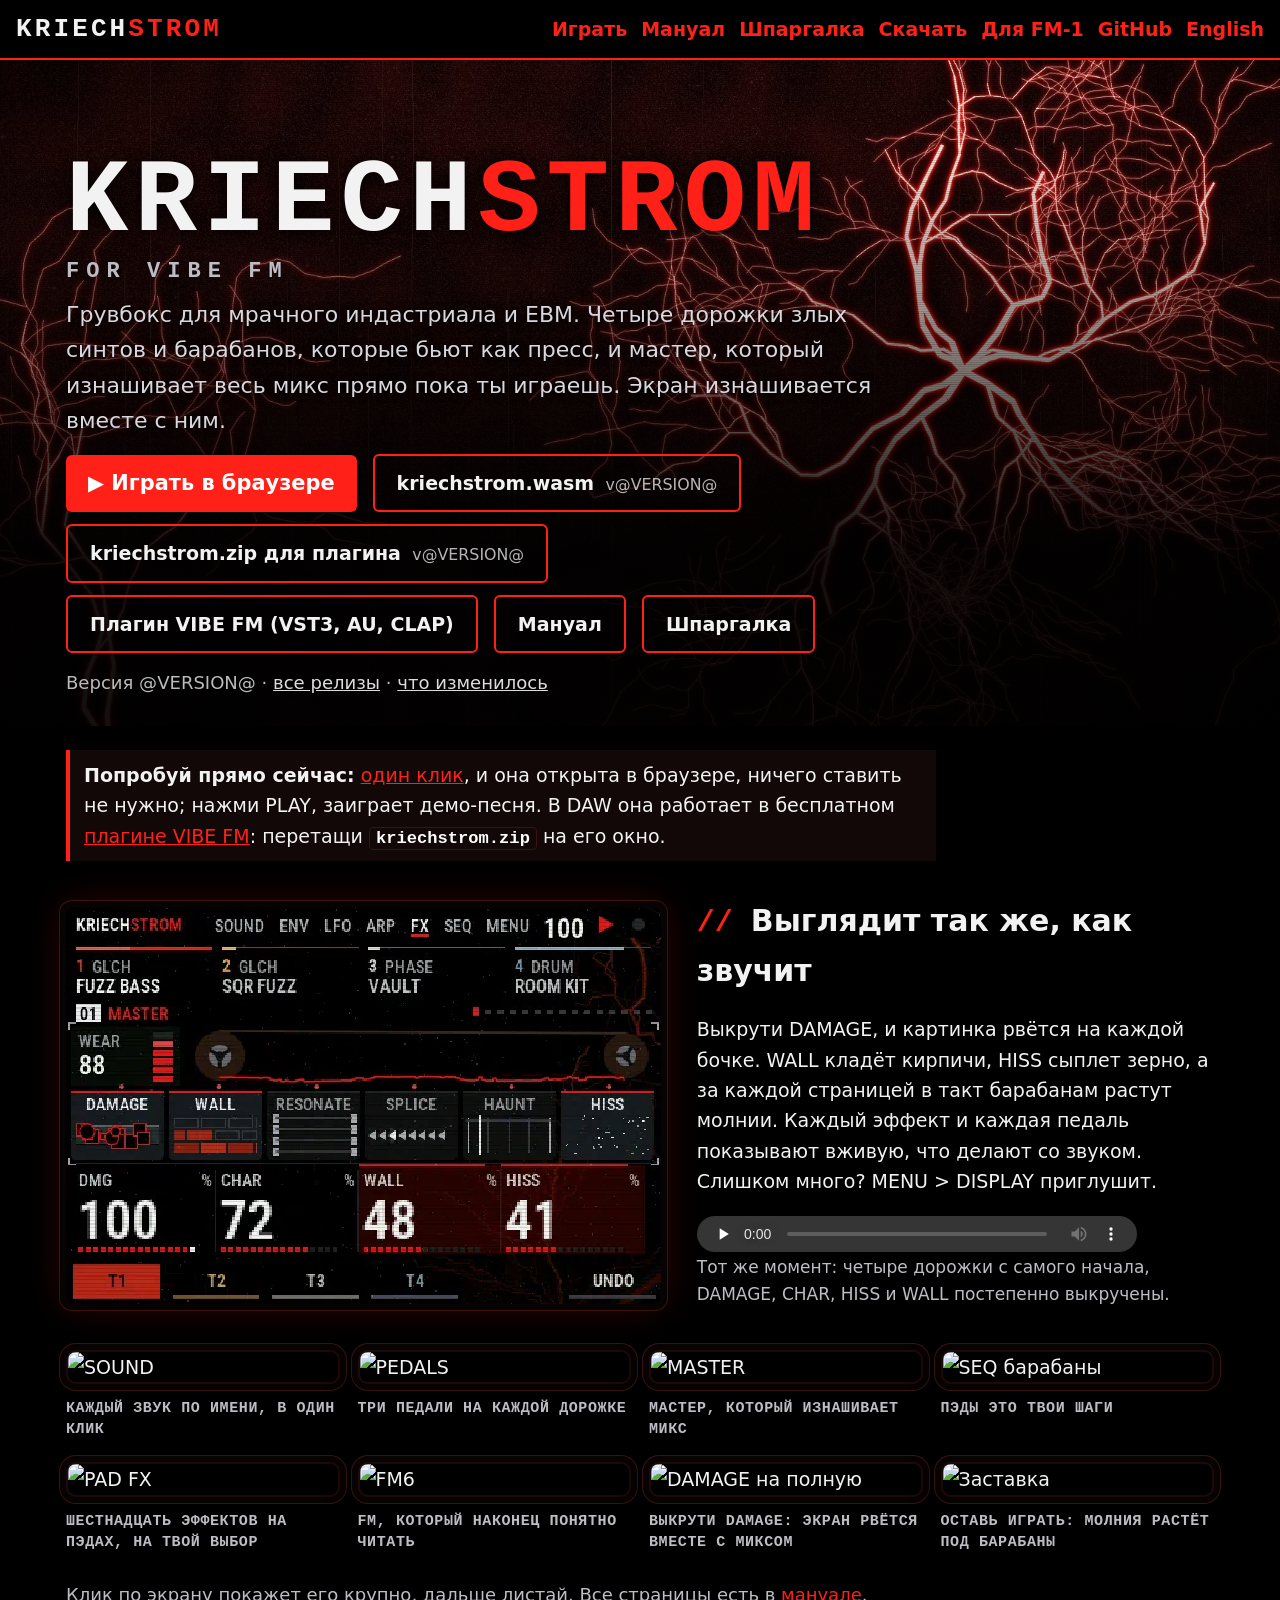
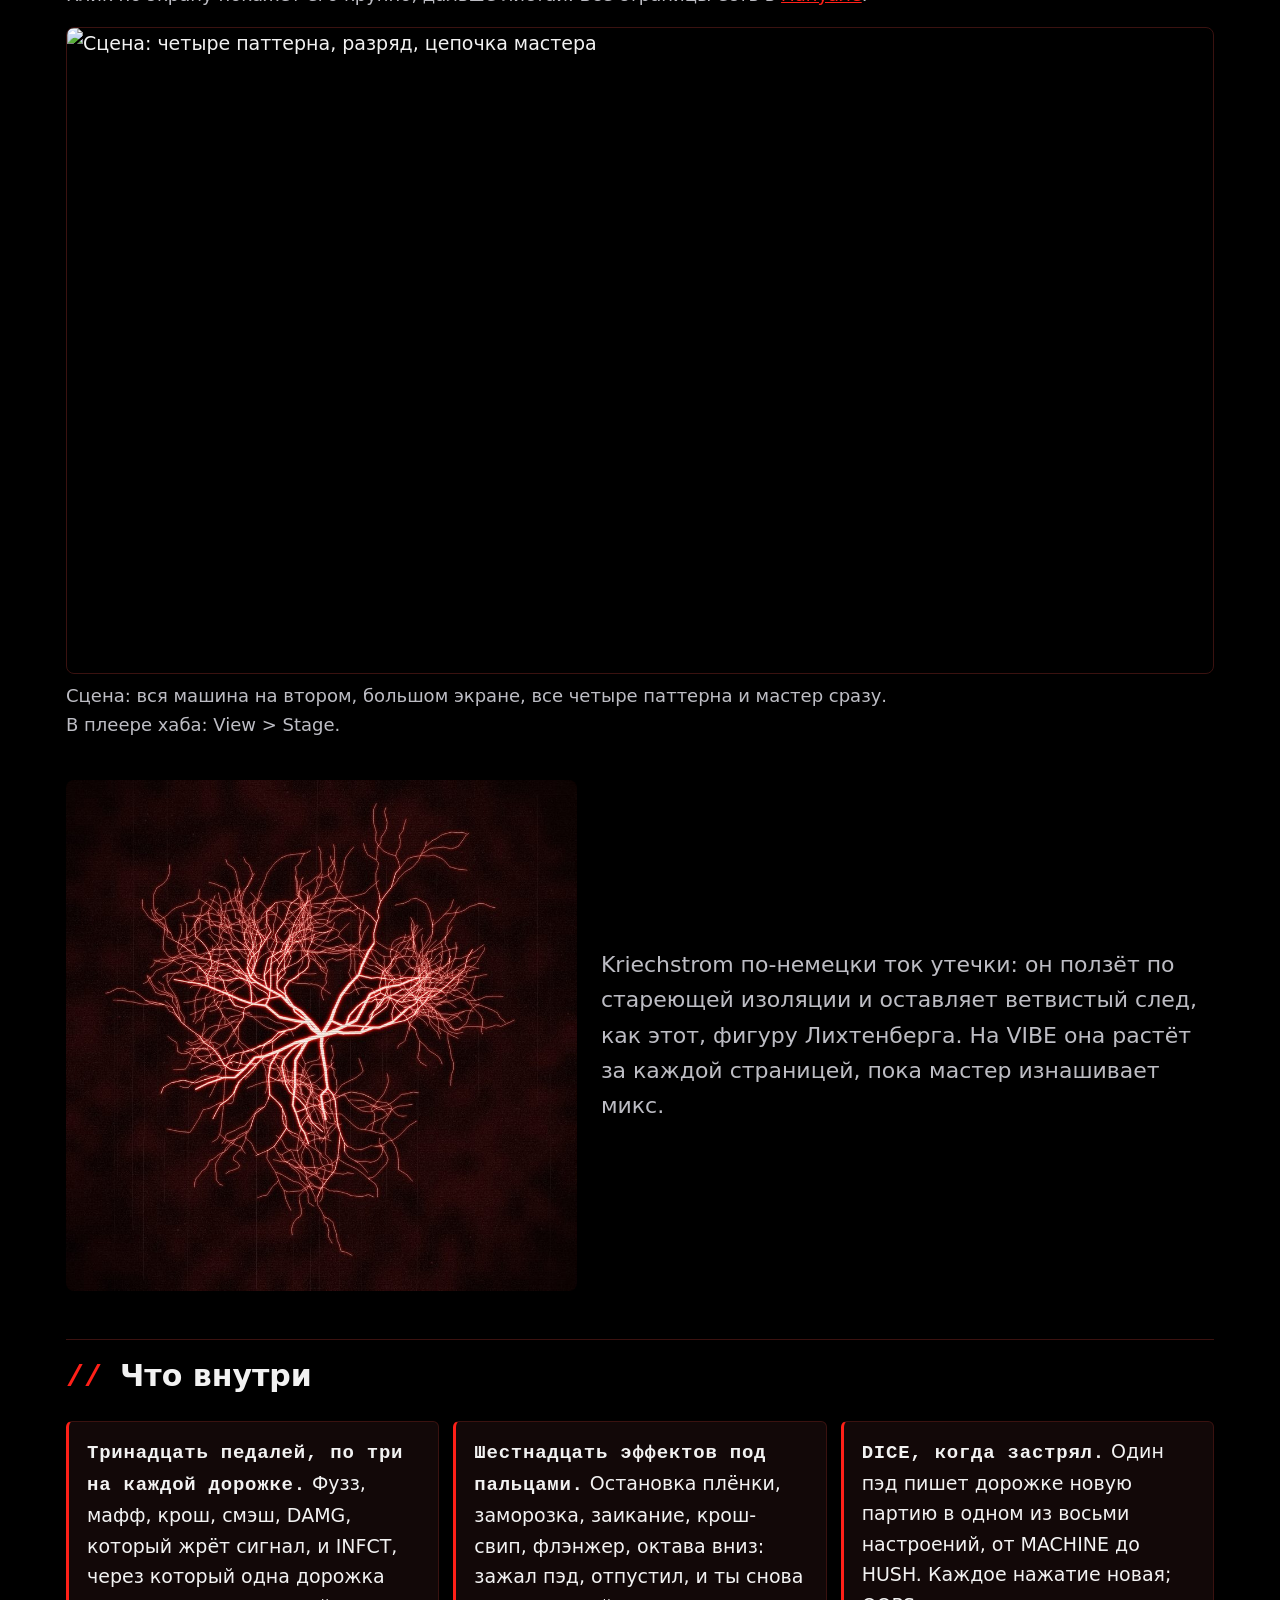
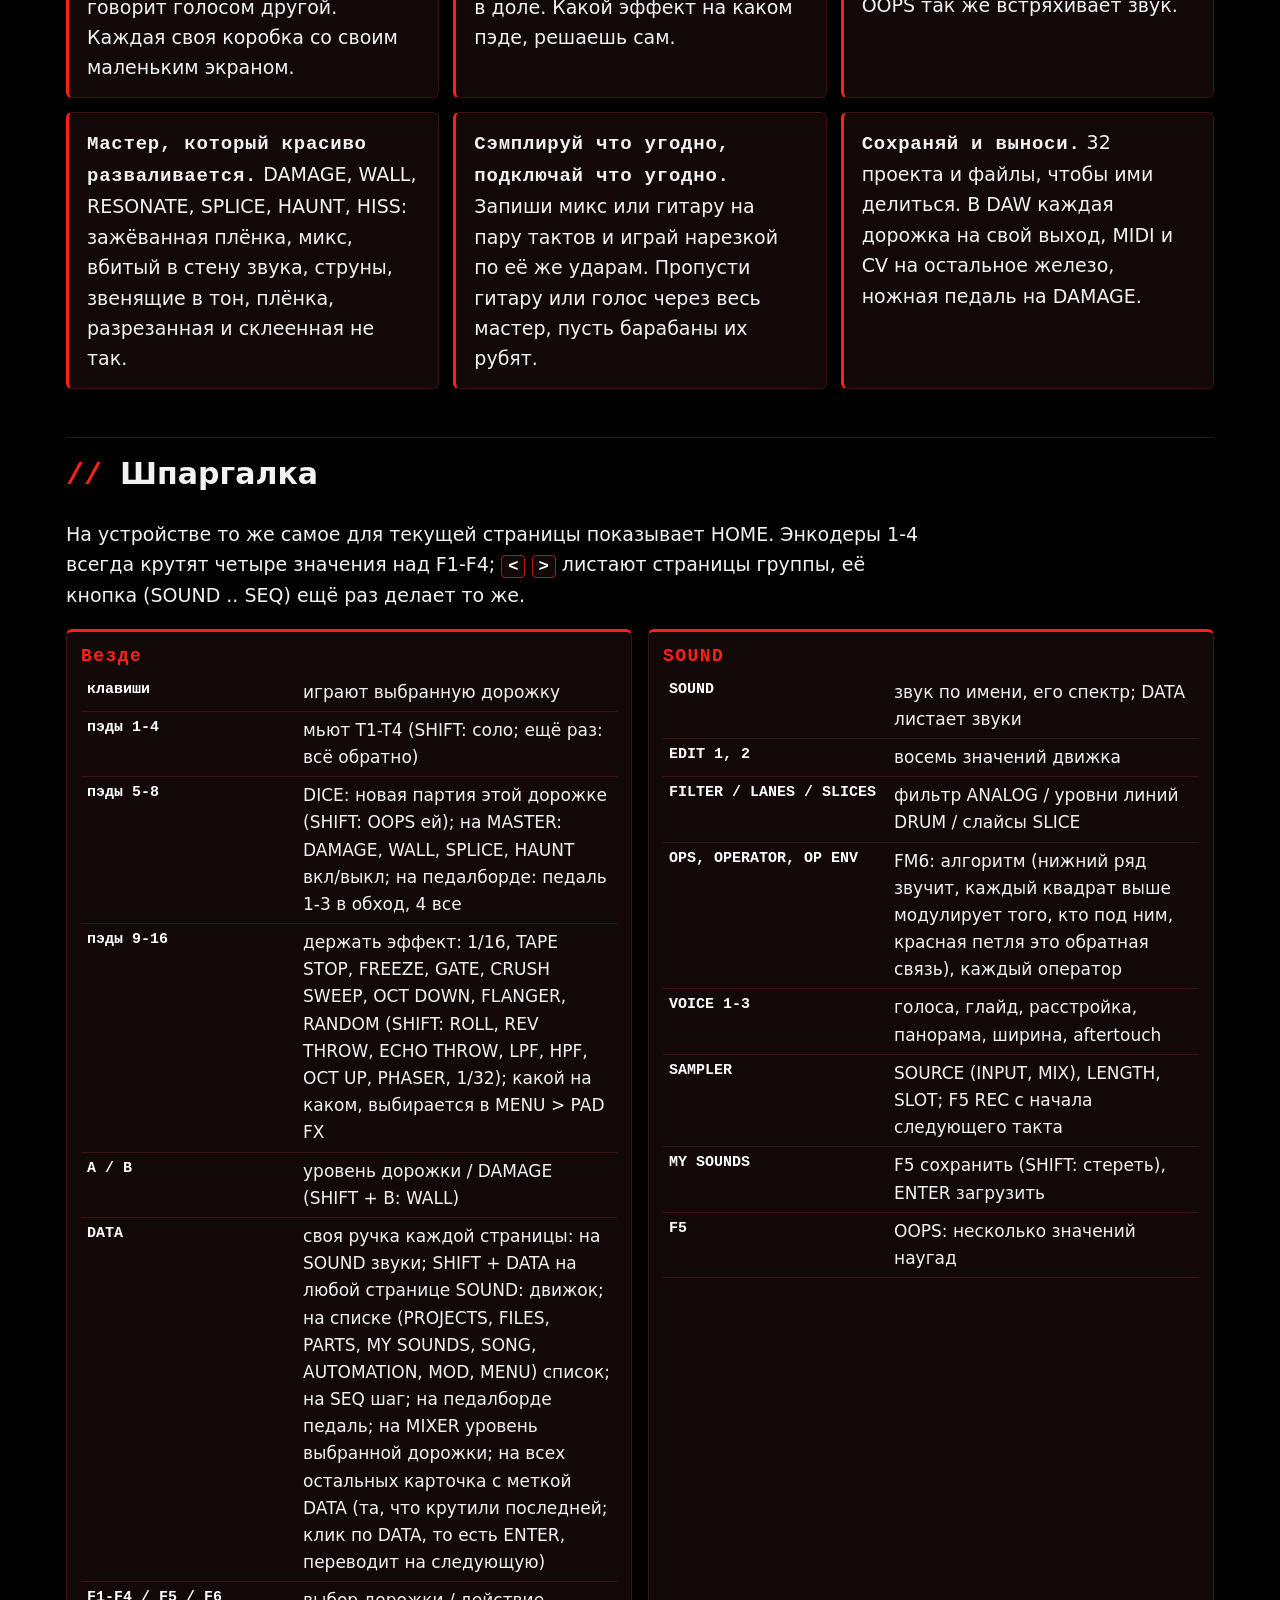
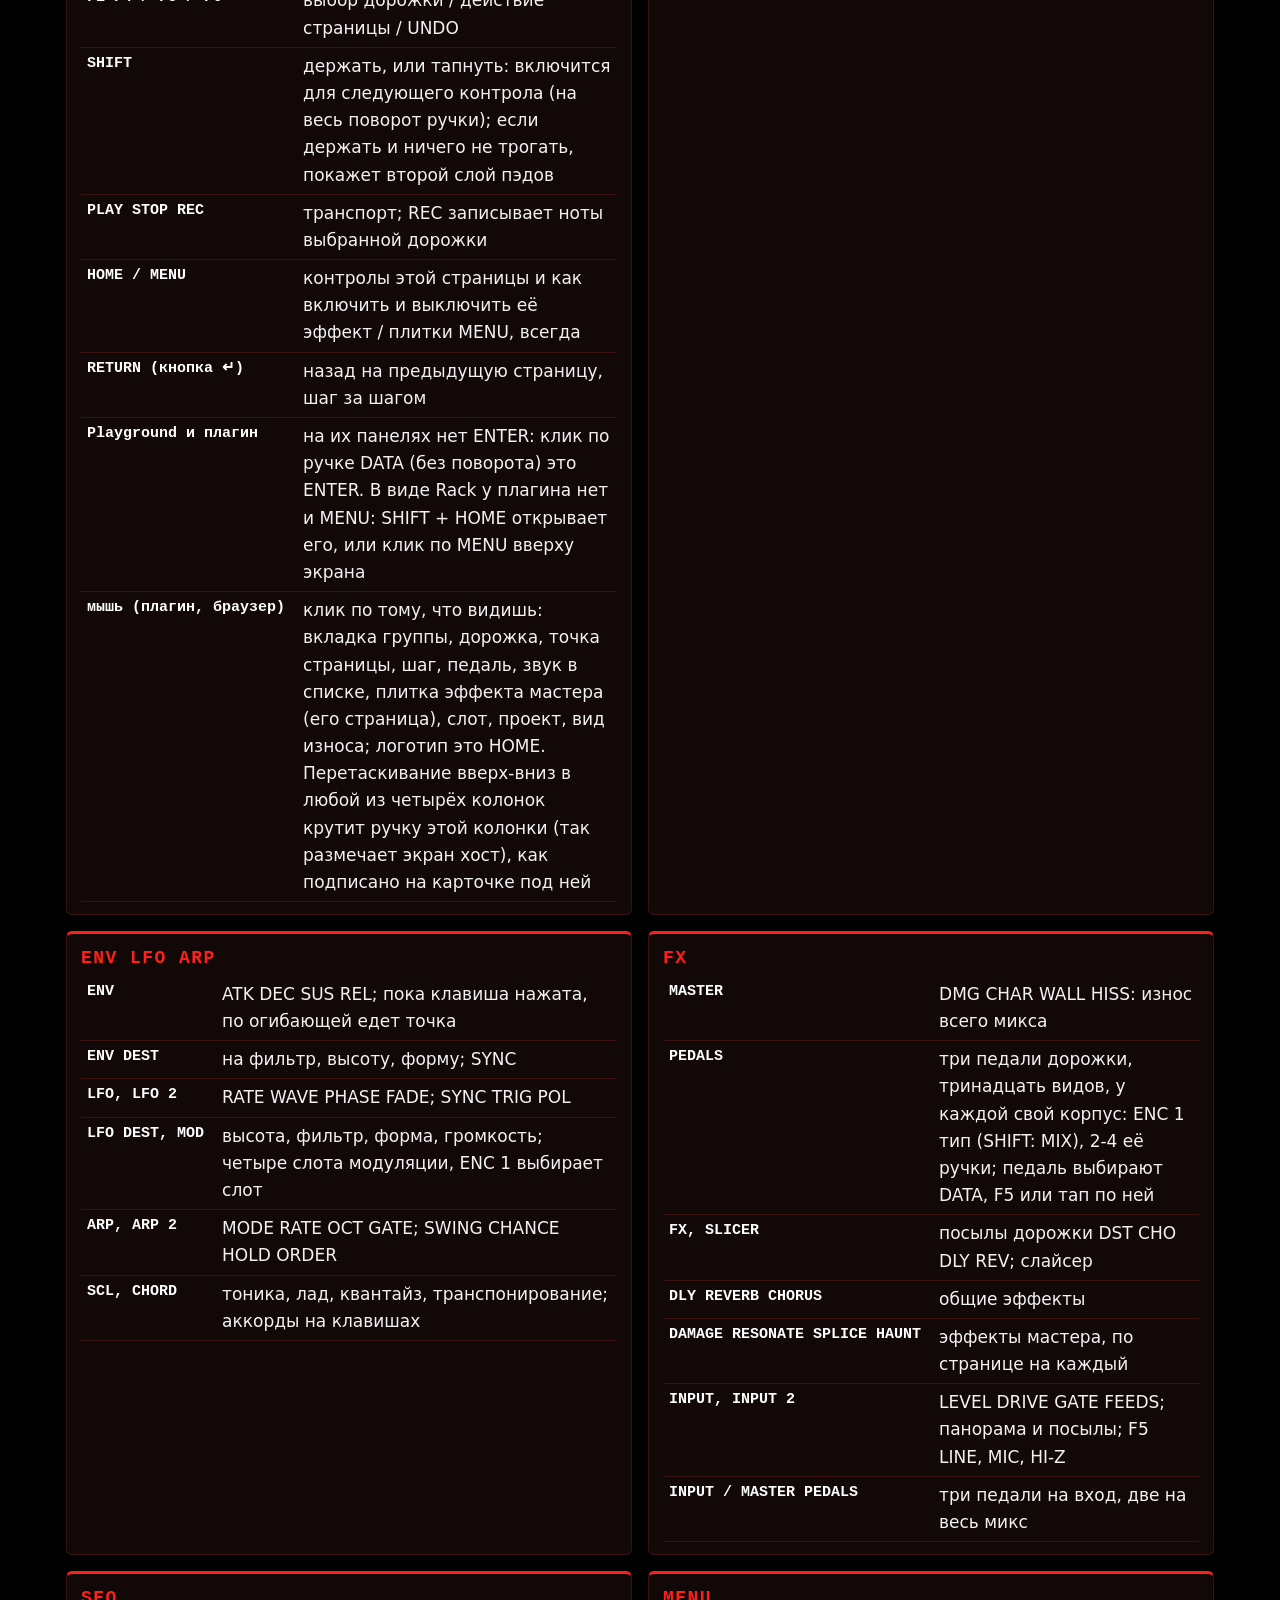
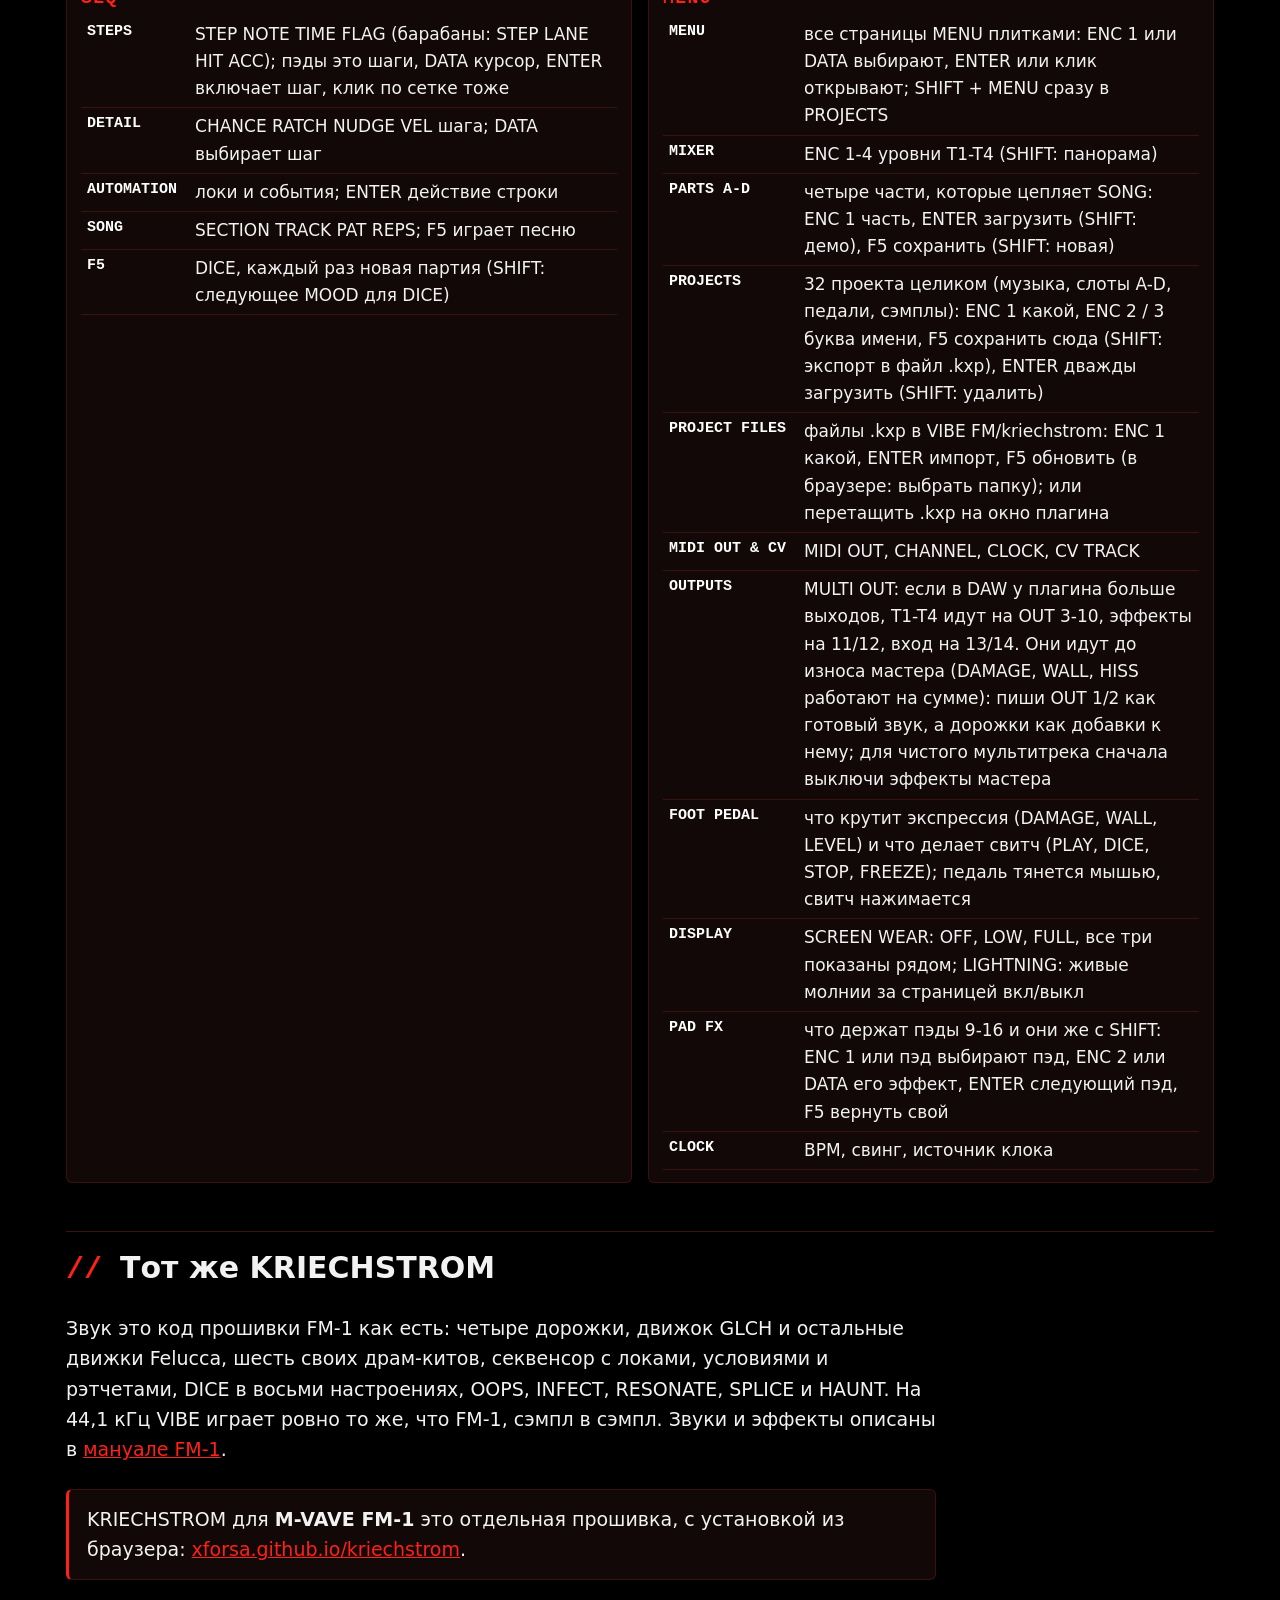
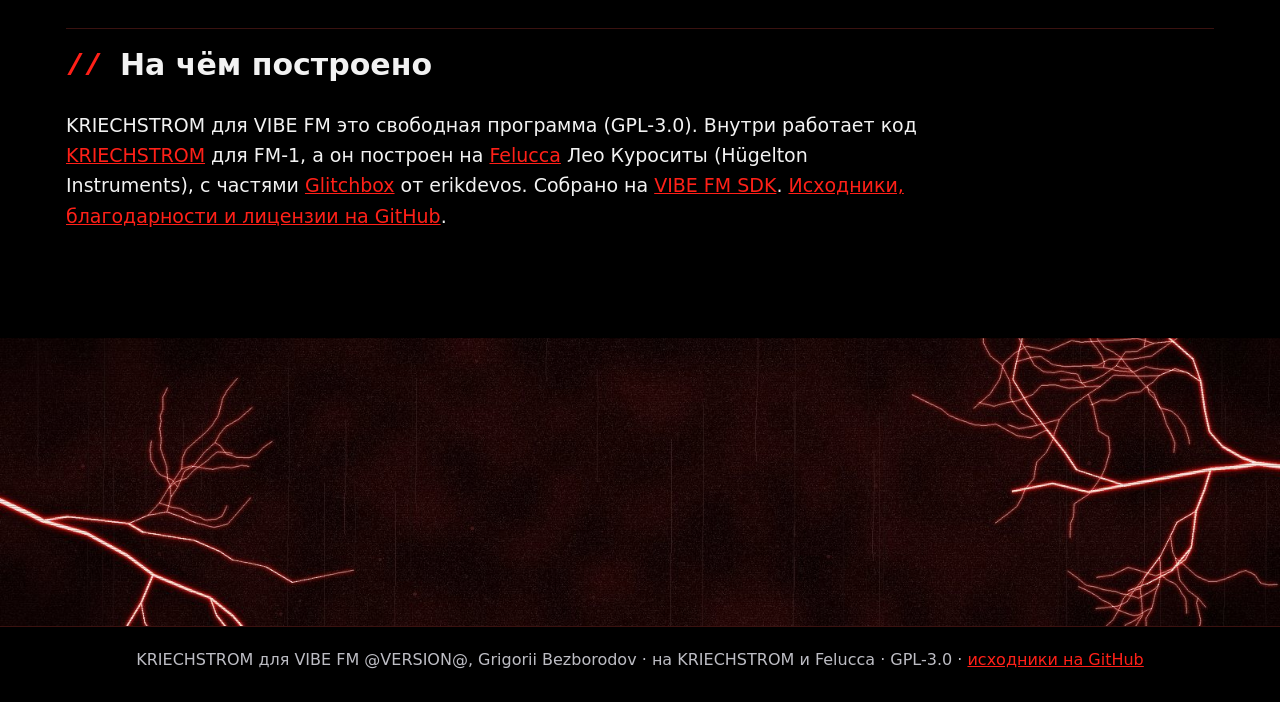
==== site/ru.html @ 1ca13f15 "The site: DAMAGE turned up tearing the screen, and the idle screen's lightning, in place of the mixe" ====
<!doctype html>
<html lang="ru">
<head>
<meta charset="utf-8">
<meta name="viewport" content="width=device-width, initial-scale=1">
<title>KRIECHSTROM для VIBE FM</title>
<link rel="icon" type="image/png" href="media/icon-32.png">
<link rel="apple-touch-icon" href="media/icon-180.png">
<meta name="description" content="KRIECHSTROM для VIBE FM: грувбокс под мрачный индастриал и EBM с M-VAVE FM-1 как родной Vibe, с педалбордами, сэмплером, аудиовходом, MIDI-выходом, сценой и экраном, который изнашивается вместе со звуком.">
<link rel="stylesheet" href="style.css?v=@VERSION@">
<script src="vibe.js" defer></script>
</head>
<body>
<header class="top">
  <a class="logo" href="ru.html">KRIECH<b>STROM</b></a>
  <nav><a href="https://play.thefirmwarehub.com/?fw=kriechstrom-vibe">Играть</a><a href="manual/ru.html">Мануал</a><a href="#cheat">Шпаргалка</a><a href="https://github.com/Xforsa/kriechstrom-vibe/releases/latest">Скачать</a><a href="https://xforsa.github.io/kriechstrom/ru.html">Для FM-1</a><a href="https://github.com/Xforsa/kriechstrom-vibe">GitHub</a><a href="index.html">English</a></nav>
</header>
<div class="hero"><img class="bolt" src="media/hero.jpg" alt="" width="1920" height="900"><img class="bolt flash" src="media/hero-flash.jpg" alt="" width="1920" height="900" aria-hidden="true">
  <div class="hero-in"><h1>KRIECH<span class="red">STROM</span></h1><p class="sub">FOR VIBE FM</p>
  <p class="lead">Грувбокс для мрачного индастриала и EBM. Четыре дорожки злых синтов и барабанов, которые бьют как
  пресс, и мастер, который изнашивает весь микс прямо пока ты играешь. Экран изнашивается вместе с ним.</p>
  <p class="btns">
    <a class="btn play" href="https://play.thefirmwarehub.com/?fw=kriechstrom-vibe">&#9654; Играть в браузере</a>
    <a class="btn ghost" href="https://github.com/Xforsa/kriechstrom-vibe/releases/download/v@VERSION@/kriechstrom.wasm">kriechstrom.wasm <small>v@VERSION@</small></a>
    <a class="btn ghost" href="https://github.com/Xforsa/kriechstrom-vibe/releases/download/v@VERSION@/kriechstrom.zip">kriechstrom.zip для плагина <small>v@VERSION@</small></a>
    <a class="btn ghost" href="https://thefirmwarehub.com/convert/#plugdl">Плагин VIBE FM (VST3, AU, CLAP)</a>
    <a class="btn ghost" href="manual/ru.html">Мануал</a>
    <a class="btn ghost" href="#cheat">Шпаргалка</a>
  </p>
  <p class="ver">Версия @VERSION@ &middot; <a href="https://github.com/Xforsa/kriechstrom-vibe/releases">все релизы</a> &middot; <a href="https://github.com/Xforsa/kriechstrom-vibe/blob/main/CHANGELOG.md">что изменилось</a></p></div>
</div>
<main>
<p class="note"><b>Попробуй прямо сейчас:</b> <a href="https://play.thefirmwarehub.com/?fw=kriechstrom-vibe">один клик</a>, и
она открыта в браузере, ничего ставить не нужно; нажми PLAY, заиграет демо-песня. В DAW она работает в бесплатном
<a href="https://thefirmwarehub.com/convert/#plugdl">плагине VIBE FM</a>: перетащи <code>kriechstrom.zip</code> на его окно.</p>

<div class="split wear">
  <img class="screen" src="media/wear.webp" alt="Экран VIBE, пока поднимаются DAMAGE, CHAR, HISS и WALL" width="480" height="320" loading="lazy">
  <div>
    <h2>Выглядит так же, как звучит</h2>
    <p>Выкрути DAMAGE, и картинка рвётся на каждой бочке. WALL кладёт кирпичи, HISS сыплет зерно, а за каждой страницей
    в такт барабанам растут молнии. Каждый эффект и каждая педаль показывают вживую, что делают со звуком. Слишком
    много? MENU &gt; DISPLAY приглушит.</p>
    <audio controls preload="none" src="media/wear.m4a"></audio><span class="demo">Тот же момент: четыре дорожки с самого
    начала, DAMAGE, CHAR, HISS и WALL постепенно выкручены.</span>
  </div>
</div>

<div class="shots reveal">
  <figure><img src="shots/sound.png" alt="SOUND" loading="lazy"><figcaption>Каждый звук по имени, в один клик</figcaption></figure>
  <figure><img src="shots/pedals.png" alt="PEDALS" loading="lazy"><figcaption>Три педали на каждой дорожке</figcaption></figure>
  <figure><img src="shots/master.png" alt="MASTER" loading="lazy"><figcaption>Мастер, который изнашивает микс</figcaption></figure>
  <figure><img src="shots/seq-drum.png" alt="SEQ барабаны" loading="lazy"><figcaption>Пэды это твои шаги</figcaption></figure>
  <figure><img src="shots/padfx.png" alt="PAD FX" loading="lazy"><figcaption>Шестнадцать эффектов на пэдах, на твой выбор</figcaption></figure>
  <figure><img src="shots/fm6.png" alt="FM6" loading="lazy"><figcaption>FM, который наконец понятно читать</figcaption></figure>
  <figure><img src="shots/worn.png" alt="DAMAGE на полную" loading="lazy"><figcaption>Выкрути DAMAGE: экран рвётся вместе с миксом</figcaption></figure>
  <figure><img src="shots/idle.png" alt="Заставка" loading="lazy"><figcaption>Оставь играть: молния растёт под барабаны</figcaption></figure>
</div>
<p class="cap">Клик по экрану покажет его крупно, дальше листай. Все страницы есть в <a href="manual/ru.html">мануале</a>.</p>

<img class="wide reveal" src="shots/stage.png" alt="Сцена: четыре паттерна, разряд, цепочка мастера" width="960" height="540" loading="lazy">
<p class="cap">Сцена: вся машина на втором, большом экране, все четыре паттерна и мастер сразу. В плеере хаба: View &gt; Stage.</p>

<div class="split fig reveal"><img src="media/figure.jpg" alt="Фигура Лихтенберга" width="900" height="900" loading="lazy">
<p class="lead">Kriechstrom по-немецки ток утечки: он ползёт по стареющей изоляции и оставляет ветвистый след, как этот,
фигуру Лихтенберга. На VIBE она растёт за каждой страницей, пока мастер изнашивает микс.</p></div>

<h2>Что внутри</h2>
<ul class="feats grid reveal">
  <li><b>Тринадцать педалей, по три на каждой дорожке.</b> Фузз, мафф, крош, смэш, DAMG, который жрёт сигнал, и INFCT,
    через который одна дорожка говорит голосом другой. Каждая своя коробка со своим маленьким экраном.</li>
  <li><b>Шестнадцать эффектов под пальцами.</b> Остановка плёнки, заморозка, заикание, крош-свип, флэнжер, октава вниз:
    зажал пэд, отпустил, и ты снова в доле. Какой эффект на каком пэде, решаешь сам.</li>
  <li><b>DICE, когда застрял.</b> Один пэд пишет дорожке новую партию в одном из восьми настроений, от MACHINE до HUSH.
    Каждое нажатие новая; OOPS так же встряхивает звук.</li>
  <li><b>Мастер, который красиво разваливается.</b> DAMAGE, WALL, RESONATE, SPLICE, HAUNT, HISS: зажёванная плёнка,
    микс, вбитый в стену звука, струны, звенящие в тон, плёнка, разрезанная и склеенная не так.</li>
  <li><b>Сэмплируй что угодно, подключай что угодно.</b> Запиши микс или гитару на пару тактов и играй нарезкой по её
    же ударам. Пропусти гитару или голос через весь мастер, пусть барабаны их рубят.</li>
  <li><b>Сохраняй и выноси.</b> 32 проекта и файлы, чтобы ими делиться. В DAW каждая дорожка на свой выход, MIDI и CV
    на остальное железо, ножная педаль на DAMAGE.</li>
</ul>

<h2 id="cheat">Шпаргалка</h2>
<p>На устройстве то же самое для текущей страницы показывает HOME. Энкодеры 1-4 всегда крутят четыре значения над
F1-F4; <kbd>&lt;</kbd> <kbd>&gt;</kbd> листают страницы группы, её кнопка (SOUND .. SEQ) ещё раз делает то же.</p>
<div class="cheat">
<section><h3>Везде</h3><table>
<tr><td>клавиши</td><td>играют выбранную дорожку</td></tr>
<tr><td>пэды 1-4</td><td>мьют T1-T4 (SHIFT: соло; ещё раз: всё обратно)</td></tr>
<tr><td>пэды 5-8</td><td>DICE: новая партия этой дорожке (SHIFT: OOPS ей); на MASTER: DAMAGE, WALL, SPLICE, HAUNT вкл/выкл; на педалборде: педаль 1-3 в обход, 4 все</td></tr>
<tr><td>пэды 9-16</td><td>держать эффект: 1/16, TAPE STOP, FREEZE, GATE, CRUSH SWEEP, OCT DOWN, FLANGER, RANDOM (SHIFT: ROLL, REV THROW, ECHO THROW, LPF, HPF, OCT UP, PHASER, 1/32); какой на каком, выбирается в MENU &gt; PAD FX</td></tr>
<tr><td>A / B</td><td>уровень дорожки / DAMAGE (SHIFT + B: WALL)</td></tr>
<tr><td>DATA</td><td>своя ручка каждой страницы: на SOUND звуки; SHIFT + DATA на любой странице SOUND: движок; на списке (PROJECTS, FILES, PARTS, MY SOUNDS, SONG, AUTOMATION, MOD, MENU) список; на SEQ шаг; на педалборде педаль; на MIXER уровень выбранной дорожки; на всех остальных карточка с меткой DATA (та, что крутили последней; клик по DATA, то есть ENTER, переводит на следующую)</td></tr>
<tr><td>F1-F4 / F5 / F6</td><td>выбор дорожки / действие страницы / UNDO</td></tr>
<tr><td>SHIFT</td><td>держать, или тапнуть: включится для следующего контрола (на весь поворот ручки); если держать и ничего не трогать, покажет второй слой пэдов</td></tr>
<tr><td>PLAY STOP REC</td><td>транспорт; REC записывает ноты выбранной дорожки</td></tr>
<tr><td>HOME / MENU</td><td>контролы этой страницы и как включить и выключить её эффект / плитки MENU, всегда</td></tr>
<tr><td>RETURN (кнопка ↵)</td><td>назад на предыдущую страницу, шаг за шагом</td></tr>
<tr><td>Playground и плагин</td><td>на их панелях нет ENTER: клик по ручке DATA (без поворота) это ENTER. В виде Rack у плагина нет и MENU: SHIFT + HOME открывает его, или клик по MENU вверху экрана</td></tr>
<tr><td>мышь (плагин, браузер)</td><td>клик по тому, что видишь: вкладка группы, дорожка, точка страницы, шаг, педаль, звук в списке, плитка эффекта мастера (его страница), слот, проект, вид износа; логотип это HOME. Перетаскивание вверх-вниз в любой из четырёх колонок крутит ручку этой колонки (так размечает экран хост), как подписано на карточке под ней</td></tr>
</table></section>

<section><h3>SOUND</h3><table>
<tr><td>SOUND</td><td>звук по имени, его спектр; DATA листает звуки</td></tr>
<tr><td>EDIT 1, 2</td><td>восемь значений движка</td></tr>
<tr><td>FILTER / LANES / SLICES</td><td>фильтр ANALOG / уровни линий DRUM / слайсы SLICE</td></tr>
<tr><td>OPS, OPERATOR, OP ENV</td><td>FM6: алгоритм (нижний ряд звучит, каждый квадрат выше модулирует того, кто под ним, красная петля это обратная связь), каждый оператор</td></tr>
<tr><td>VOICE 1-3</td><td>голоса, глайд, расстройка, панорама, ширина, aftertouch</td></tr>
<tr><td>SAMPLER</td><td>SOURCE (INPUT, MIX), LENGTH, SLOT; F5 REC с начала следующего такта</td></tr>
<tr><td>MY SOUNDS</td><td>F5 сохранить (SHIFT: стереть), ENTER загрузить</td></tr>
<tr><td>F5</td><td>OOPS: несколько значений наугад</td></tr>
</table></section>

<section><h3>ENV LFO ARP</h3><table>
<tr><td>ENV</td><td>ATK DEC SUS REL; пока клавиша нажата, по огибающей едет точка</td></tr>
<tr><td>ENV DEST</td><td>на фильтр, высоту, форму; SYNC</td></tr>
<tr><td>LFO, LFO 2</td><td>RATE WAVE PHASE FADE; SYNC TRIG POL</td></tr>
<tr><td>LFO DEST, MOD</td><td>высота, фильтр, форма, громкость; четыре слота модуляции, ENC 1 выбирает слот</td></tr>
<tr><td>ARP, ARP 2</td><td>MODE RATE OCT GATE; SWING CHANCE HOLD ORDER</td></tr>
<tr><td>SCL, CHORD</td><td>тоника, лад, квантайз, транспонирование; аккорды на клавишах</td></tr>
</table></section>

<section><h3>FX</h3><table>
<tr><td>MASTER</td><td>DMG CHAR WALL HISS: износ всего микса</td></tr>
<tr><td>PEDALS</td><td>три педали дорожки, тринадцать видов, у каждой свой корпус: ENC 1 тип (SHIFT: MIX), 2-4 её ручки; педаль выбирают DATA, F5 или тап по ней</td></tr>
<tr><td>FX, SLICER</td><td>посылы дорожки DST CHO DLY REV; слайсер</td></tr>
<tr><td>DLY REVERB CHORUS</td><td>общие эффекты</td></tr>
<tr><td>DAMAGE RESONATE SPLICE HAUNT</td><td>эффекты мастера, по странице на каждый</td></tr>
<tr><td>INPUT, INPUT 2</td><td>LEVEL DRIVE GATE FEEDS; панорама и посылы; F5 LINE, MIC, HI-Z</td></tr>
<tr><td>INPUT / MASTER PEDALS</td><td>три педали на вход, две на весь микс</td></tr>
</table></section>

<section><h3>SEQ</h3><table>
<tr><td>STEPS</td><td>STEP NOTE TIME FLAG (барабаны: STEP LANE HIT ACC); пэды это шаги, DATA курсор, ENTER включает шаг, клик по сетке тоже</td></tr>
<tr><td>DETAIL</td><td>CHANCE RATCH NUDGE VEL шага; DATA выбирает шаг</td></tr>
<tr><td>AUTOMATION</td><td>локи и события; ENTER действие строки</td></tr>
<tr><td>SONG</td><td>SECTION TRACK PAT REPS; F5 играет песню</td></tr>
<tr><td>F5</td><td>DICE, каждый раз новая партия (SHIFT: следующее MOOD для DICE)</td></tr>
</table></section>

<section><h3>MENU</h3><table>
<tr><td>MENU</td><td>все страницы MENU плитками: ENC 1 или DATA выбирают, ENTER или клик открывают; SHIFT + MENU сразу в PROJECTS</td></tr>
<tr><td>MIXER</td><td>ENC 1-4 уровни T1-T4 (SHIFT: панорама)</td></tr>
<tr><td>PARTS A-D</td><td>четыре части, которые цепляет SONG: ENC 1 часть, ENTER загрузить (SHIFT: демо), F5 сохранить (SHIFT: новая)</td></tr>
<tr><td>PROJECTS</td><td>32 проекта целиком (музыка, слоты A-D, педали, сэмплы): ENC 1 какой, ENC 2 / 3 буква имени, F5 сохранить сюда (SHIFT: экспорт в файл .kxp), ENTER дважды загрузить (SHIFT: удалить)</td></tr>
<tr><td>PROJECT FILES</td><td>файлы .kxp в VIBE FM/kriechstrom: ENC 1 какой, ENTER импорт, F5 обновить (в браузере: выбрать папку); или перетащить .kxp на окно плагина</td></tr>
<tr><td>MIDI OUT &amp; CV</td><td>MIDI OUT, CHANNEL, CLOCK, CV TRACK</td></tr>
<tr><td>OUTPUTS</td><td>MULTI OUT: если в DAW у плагина больше выходов, T1-T4 идут на OUT 3-10, эффекты на 11/12, вход на 13/14. Они идут до износа мастера (DAMAGE, WALL, HISS работают на сумме): пиши OUT 1/2 как готовый звук, а дорожки как добавки к нему; для чистого мультитрека сначала выключи эффекты мастера</td></tr>
<tr><td>FOOT PEDAL</td><td>что крутит экспрессия (DAMAGE, WALL, LEVEL) и что делает свитч (PLAY, DICE, STOP, FREEZE); педаль тянется мышью, свитч нажимается</td></tr>
<tr><td>DISPLAY</td><td>SCREEN WEAR: OFF, LOW, FULL, все три показаны рядом; LIGHTNING: живые молнии за страницей вкл/выкл</td></tr>
<tr><td>PAD FX</td><td>что держат пэды 9-16 и они же с SHIFT: ENC 1 или пэд выбирают пэд, ENC 2 или DATA его эффект, ENTER следующий пэд, F5 вернуть свой</td></tr>
<tr><td>CLOCK</td><td>BPM, свинг, источник клока</td></tr>
</table></section>
</div>

<h2>Тот же KRIECHSTROM</h2>
<p>Звук это код прошивки FM-1 как есть: четыре дорожки, движок GLCH и остальные движки Felucca, шесть своих
драм-китов, секвенсор с локами, условиями и рэтчетами, DICE в восьми настроениях, OOPS, INFECT, RESONATE, SPLICE и
HAUNT. На 44,1 кГц VIBE играет ровно то же, что FM-1, сэмпл в сэмпл. Звуки и эффекты описаны в
<a href="https://xforsa.github.io/kriechstrom/manual/ru.html">мануале FM-1</a>.</p>
<p class="also">KRIECHSTROM для <b>M-VAVE FM-1</b> это отдельная прошивка, с установкой из браузера:
<a href="https://xforsa.github.io/kriechstrom/ru.html">xforsa.github.io/kriechstrom</a>.</p>

<h2 id="source">На чём построено</h2>
<p>KRIECHSTROM для VIBE FM это свободная программа (GPL-3.0). Внутри работает код
<a href="https://github.com/Xforsa/kriechstrom">KRIECHSTROM</a> для FM-1, а он построен на
<a href="https://github.com/hugelton/Felucca">Felucca</a> Лео Куроситы (Hügelton Instruments), с частями
<a href="https://github.com/erikdevos/glitchbox">Glitchbox</a> от erikdevos. Собрано на
<a href="https://github.com/Vibe-FM-SDK/vibe-fm-sdk">VIBE FM SDK</a>.
<a href="https://github.com/Xforsa/kriechstrom-vibe">Исходники, благодарности и лицензии на GitHub</a>.</p>
</main>
<img class="band" src="media/band.jpg" alt="" width="1600" height="360" loading="lazy">
<footer>KRIECHSTROM для VIBE FM @VERSION@, Grigorii Bezborodov · на KRIECHSTROM и Felucca · GPL-3.0 · <a href="https://github.com/Xforsa/kriechstrom-vibe">исходники на GitHub</a></footer>
</body>
</html>
---- site/style.css ----
:root {
  --bg: #000;
  --surf: #120808;
  --line: #3a1210;
  --text: #f2f2f2;
  --mid: #bdbdc4;
  --red: #ff2018;
  --red-dim: #b3150f;
  color-scheme: dark;
}
* { box-sizing: border-box; }
html { -webkit-text-size-adjust: 100%; }
body {
  margin: 0;
  background: var(--bg);
  color: var(--text);
  font: 19px/1.6 "IBM Plex Sans", "Inter", system-ui, -apple-system, "Segoe UI", sans-serif;
}
a { color: var(--red); }
a:hover { color: #fff; }
header.top {
  border-bottom: 2px solid var(--red);
  padding: 14px 16px;
  display: flex;
  gap: 16px;
  align-items: center;
  flex-wrap: wrap;
}
header.top .logo {
  font: 800 26px/1 "IBM Plex Mono", ui-monospace, monospace;
  letter-spacing: 0.12em;
  color: var(--text);
  text-decoration: none;
}
header.top .logo b { color: var(--red); }
header.top nav { display: flex; gap: 14px; flex-wrap: wrap; margin-left: auto; }
header.top nav a { text-decoration: none; font-weight: 600; }
main { max-width: 980px; margin: 0 auto; padding: 8px 16px 64px; }
h1 { font: 800 clamp(34px, 7vw, 64px)/1.05 "IBM Plex Mono", ui-monospace, monospace; letter-spacing: 0.06em; margin: 32px 0 8px; }
h1 .red, h2 .red { color: var(--red); }
h2 { font-size: 30px; margin: 48px 0 12px; padding-top: 12px; border-top: 1px solid var(--line); }
h3 { font-size: 23px; margin: 28px 0 8px; color: var(--red); }
p, li { max-width: 72ch; }
.lead { font-size: 22px; color: var(--mid); }
code, kbd {
  font: 600 0.9em "IBM Plex Mono", ui-monospace, monospace;
  background: var(--surf);
  border: 1px solid var(--line);
  border-radius: 4px;
  padding: 1px 6px;
  color: #fff;
}
kbd { border-color: var(--red-dim); }
table { border-collapse: collapse; width: 100%; margin: 12px 0 20px; font-size: 18px; }
th, td { text-align: left; vertical-align: top; padding: 8px 10px; border-bottom: 1px solid var(--line); }
th { color: var(--red); font-weight: 700; }
.tw { overflow-x: auto; }
figure { margin: 18px 0; }
audio { display: block; width: 100%; max-width: 440px; height: 36px; margin: 10px 0 2px; color-scheme: dark; }
.demo { display: block; font-size: 17px; color: var(--mid); margin-bottom: 6px; }
figure img {
  width: 100%;
  max-width: 480px;
  image-rendering: pixelated;
  border: 2px solid var(--line);
  border-radius: 6px;
  display: block;
}
figcaption { color: var(--mid); font-size: 17px; margin-top: 6px; max-width: 480px; }
.shots { display: grid; grid-template-columns: repeat(auto-fill, minmax(240px, 1fr)); gap: 14px; }
.shots figure { margin: 0; }
.note { border-left: 4px solid var(--red); background: var(--surf); padding: 10px 14px; margin: 16px 0; }
.btn {
  display: inline-block;
  background: var(--red);
  color: #000;
  font-weight: 800;
  text-decoration: none;
  padding: 12px 22px;
  border-radius: 6px;
  margin: 6px 10px 6px 0;
}
.btn:hover { background: #fff; color: #000; }
.btn.ghost { background: transparent; color: var(--text); border: 2px solid var(--red); }
.toc { columns: 2 260px; padding-left: 20px; }
footer { border-top: 1px solid var(--line); color: var(--mid); font-size: 16px; padding: 20px 16px; text-align: center; }
@media (max-width: 600px) {
  body { font-size: 18px; }
  th, td { padding: 6px; font-size: 16px; }
}

.hero { position: relative; margin: 0 -16px; background: #000; }
.hero img { display: block; width: 100%; height: auto; }
.hero h1 { position: absolute; left: 16px; bottom: 6%; margin: 0; text-shadow: 0 2px 12px #000; }
.split { display: grid; grid-template-columns: 1fr 1fr; gap: 24px; align-items: center; margin: 24px 0; }
.split img { width: 100%; height: auto; border-radius: 6px; }
.band { display: block; width: calc(100% + 32px); margin: 32px -16px 0; height: auto; }
@media (max-width: 700px) { .split { grid-template-columns: 1fr; } }

/* the demo player (krst.js) */
.kp {
  display: flex;
  gap: 12px;
  align-items: stretch;
  max-width: 640px;
  margin: 12px 0 4px;
  padding: 10px;
  background: linear-gradient(180deg, #0d0505, #050202);
  border: 1px solid var(--line);
  border-radius: 8px;
  transition: border-color 0.2s, box-shadow 0.2s;
}
.kp.on { border-color: var(--red-dim); box-shadow: 0 0 24px rgba(255, 32, 24, 0.18); }
.kp-play {
  flex: 0 0 56px;
  border: 2px solid var(--red);
  border-radius: 6px;
  background: transparent;
  color: var(--red);
  cursor: pointer;
  display: grid;
  place-items: center;
  padding: 0;
}
.kp-play svg { width: 26px; height: 26px; fill: currentColor; }
.kp-play .i-pause, .kp.on .kp-play .i-play { display: none; }
.kp.on .kp-play .i-pause { display: inline; }
.kp-play:hover, .kp.on .kp-play { background: var(--red); color: #000; }
.kp-play:focus-visible { outline: 3px solid #fff; outline-offset: 2px; }
.kp-body { flex: 1; min-width: 0; }
.kp-head {
  display: flex;
  gap: 10px;
  align-items: baseline;
  font: 700 14px/1.2 "IBM Plex Mono", ui-monospace, monospace;
  letter-spacing: 0.08em;
  margin-bottom: 6px;
}
.kp-name { color: var(--text); }
.kp-part { color: var(--mid); }
.kp-part.fx { color: var(--red); }
.kp-bar { margin-left: auto; color: var(--mid); font-variant-numeric: tabular-nums; }
.kp canvas { display: block; width: 100%; height: 118px; cursor: pointer; touch-action: none; }
.kp + .demo { margin-top: 2px; }

/* the feature list on the landing pages */
ul.feats { list-style: none; padding: 0; }
ul.feats > li {
  max-width: none;
  margin: 0 0 14px;
  padding: 14px 18px;
  background: var(--surf);
  border: 1px solid var(--line);
  border-left: 3px solid var(--red);
  border-radius: 6px;
}
ul.feats > li > b:first-child { font-family: "IBM Plex Mono", ui-monospace, monospace; letter-spacing: 0.04em; }
ul.feats ul { padding-left: 20px; }

/* the screens, as screens */
.shots figure img {
  border: 2px solid #1d0907;
  border-radius: 10px;
  box-shadow: 0 0 0 6px #070303, 0 0 0 7px var(--line), 0 10px 30px rgba(0, 0, 0, 0.8);
  transition: box-shadow 0.25s, transform 0.25s;
}
.shots figure:hover img {
  box-shadow: 0 0 0 6px #070303, 0 0 0 7px var(--red-dim), 0 0 34px rgba(255, 32, 24, 0.3);
  transform: translateY(-2px);
}
.shots figcaption {
  font: 600 15px/1.4 "IBM Plex Mono", ui-monospace, monospace;
  letter-spacing: 0.04em;
  text-transform: uppercase;
  margin-top: 14px;
}
h2::before { content: "// "; color: var(--red); font-family: "IBM Plex Mono", ui-monospace, monospace; }
header.top { position: sticky; top: 0; z-index: 5; background: rgba(0, 0, 0, 0.88); backdrop-filter: blur(6px); }
@media (max-width: 600px) {
  .kp { padding: 8px; gap: 8px; }
  .kp-play { flex-basis: 44px; }
  .kp canvas { height: 104px; }
  ul.feats > li { padding: 12px 12px; }
  header.top { position: static; }
}

/* KRIECHSTROM for VIBE FM: a full-width hero with the page's opening in it, a wider page, the screens as a wall */
main { max-width: 1180px; }
.hero { position: relative; margin: 0; overflow: hidden; background: #000; }
.hero .bolt { display: block; width: 100%; height: clamp(520px, 52vw, 760px); object-fit: cover; object-position: 62% 50%; }
/* the discharge strikes again now and then (twice, short), and when the pointer comes over it */
.hero .flash { position: absolute; inset: 0; opacity: 0; mix-blend-mode: screen; animation: strike 9s 2s infinite; }
.hero:hover .flash { animation: strike-now 0.7s 1; }
@keyframes strike { 0%, 90% { opacity: 0; } 91% { opacity: 0.95; } 92.5% { opacity: 0.15; } 94% { opacity: 0.8; } 100% { opacity: 0; } }
@keyframes strike-now { 0% { opacity: 0; } 12% { opacity: 0.95; } 25% { opacity: 0.15; } 40% { opacity: 0.8; } 100% { opacity: 0; } }
@media (prefers-reduced-motion: reduce) { .hero .flash { animation: none; } }
.hero-in { position: absolute; left: 0; right: 0; bottom: 0; padding: 0 max(16px, calc((100% - 1180px) / 2 + 16px)) 28px;
  background: linear-gradient(0deg, rgba(0, 0, 0, 0.92) 30%, rgba(0, 0, 0, 0)); }
.hero h1 { position: static; margin: 0; font-size: clamp(44px, 9vw, 104px); text-shadow: 0 2px 18px #000; }
.hero .sub { margin: 4px 0 14px; font: 700 clamp(15px, 2.2vw, 22px)/1 "IBM Plex Mono", ui-monospace, monospace;
  letter-spacing: 0.32em; color: var(--mid); }
.hero .lead { max-width: 62ch; margin: 0 0 10px; color: #d8d8de; text-shadow: 0 1px 8px #000; }
.hero .btns { margin: 0; }
.screen { display: block; width: 100%; height: auto; image-rendering: pixelated; border-radius: 10px;
  box-shadow: 0 0 0 6px #070303, 0 0 0 7px var(--line), 0 0 40px rgba(255, 32, 24, 0.22); }
.split.wear { grid-template-columns: 1.15fr 1fr; gap: 36px; margin: 36px 0; }
.split.wear h2 { margin-top: 0; border: 0; padding: 0; }
.shots { grid-template-columns: repeat(auto-fill, minmax(260px, 1fr)); gap: 22px 18px; margin: 28px 0; }
.shots figure img { max-width: none; }
.wide { display: block; width: 100%; height: auto; border-radius: 8px; border: 1px solid var(--line); margin: 18px 0 8px; }
.cap { color: var(--mid); font-size: 18px; margin: 0 0 18px; }
.also { border: 1px solid var(--line); border-left: 3px solid var(--red); background: var(--surf); border-radius: 6px;
  padding: 14px 18px; margin: 24px 0; }
ul.feats.grid { display: grid; grid-template-columns: repeat(auto-fill, minmax(340px, 1fr)); gap: 14px; }
ul.feats.grid > li { margin: 0; }
.cheat { display: grid; grid-template-columns: repeat(auto-fill, minmax(520px, 1fr)); gap: 16px; }
.cheat section { background: var(--surf); border: 1px solid var(--line); border-top: 3px solid var(--red); border-radius: 6px;
  padding: 4px 14px 2px; }
.cheat h3 { margin: 10px 0 2px; font: 800 18px/1.2 "IBM Plex Mono", ui-monospace, monospace; letter-spacing: 0.08em; }
.cheat table { font-size: 17px; margin: 6px 0 10px; }
.cheat td { padding: 5px 6px; }
.cheat td:first-child { font: 600 15px/1.5 "IBM Plex Mono", ui-monospace, monospace; color: #fff; white-space: nowrap;
  width: 1%; padding-right: 12px; }
.band { width: 100%; margin: 24px 0 0; }
@media (max-width: 760px) {
  .split.wear { grid-template-columns: 1fr; }
  .hero .bolt { height: 620px; object-position: 70% 30%; }
  .cheat { grid-template-columns: 1fr; }
  ul.feats.grid { grid-template-columns: 1fr; }
  .cheat td:first-child { white-space: normal; }
}

/* one time, as they come into view (vibe.js): nothing moves on its own after that */
.reveal { opacity: 0.35; transform: translateY(14px); transition: opacity 0.6s ease, transform 0.6s ease; }
.reveal.in { opacity: 1; transform: none; }
@media (prefers-reduced-motion: reduce) { .reveal { opacity: 1; transform: none; transition: none; } }
ul.feats > li { transition: border-color 0.2s, background 0.2s; }
ul.feats > li:hover { border-left-color: #fff; background: #1a0a09; }
h2[id], [id] { scroll-margin-top: 70px; }
.split.fig { grid-template-columns: 1fr 1.2fr; margin: 40px 0; }
.split.fig img { border-radius: 8px; }
.screen.shot-m { max-width: 560px; margin: 16px 0 10px; }
/* the Play button, the version under the buttons, a screen shown big */
.btn.play { background: var(--red); color: #fff; font-size: 1.1em; }
.btn small { opacity: .75; font-weight: 400; margin-left: .3em; }
.hero .ver { margin: 10px 0 0; font-size: .95em; color: #bbb; }
.hero .ver a { color: #ddd; }
.shots figure img, .wide, .shot-m { cursor: zoom-in; }
.lb { position: fixed; inset: 0; z-index: 50; background: rgba(0,0,0,.92); display: flex; flex-direction: column;
  align-items: center; justify-content: center; padding: 16px; cursor: zoom-out; }
.lb img { width: min(96vw, 1440px, calc(86vh * var(--ar, 1.5))); height: auto; image-rendering: pixelated;
  box-shadow: 0 0 0 2px var(--red); }
.lb p { color: #ddd; margin: 12px 0 0; font-size: 1.05em; text-align: center; }
.lb-nav { position: fixed; top: 50%; transform: translateY(-50%); width: 56px; height: 88px; border: 0; border-radius: 6px;
  background: rgba(30,30,34,.85); color: #fff; font-size: 54px; line-height: 1; cursor: pointer; }
.lb-nav:hover { background: var(--red); }
.lb-prev { left: 10px; } .lb-next { right: 10px; }
@media (max-width: 600px) { .lb-nav { width: 40px; height: 64px; font-size: 40px; } }
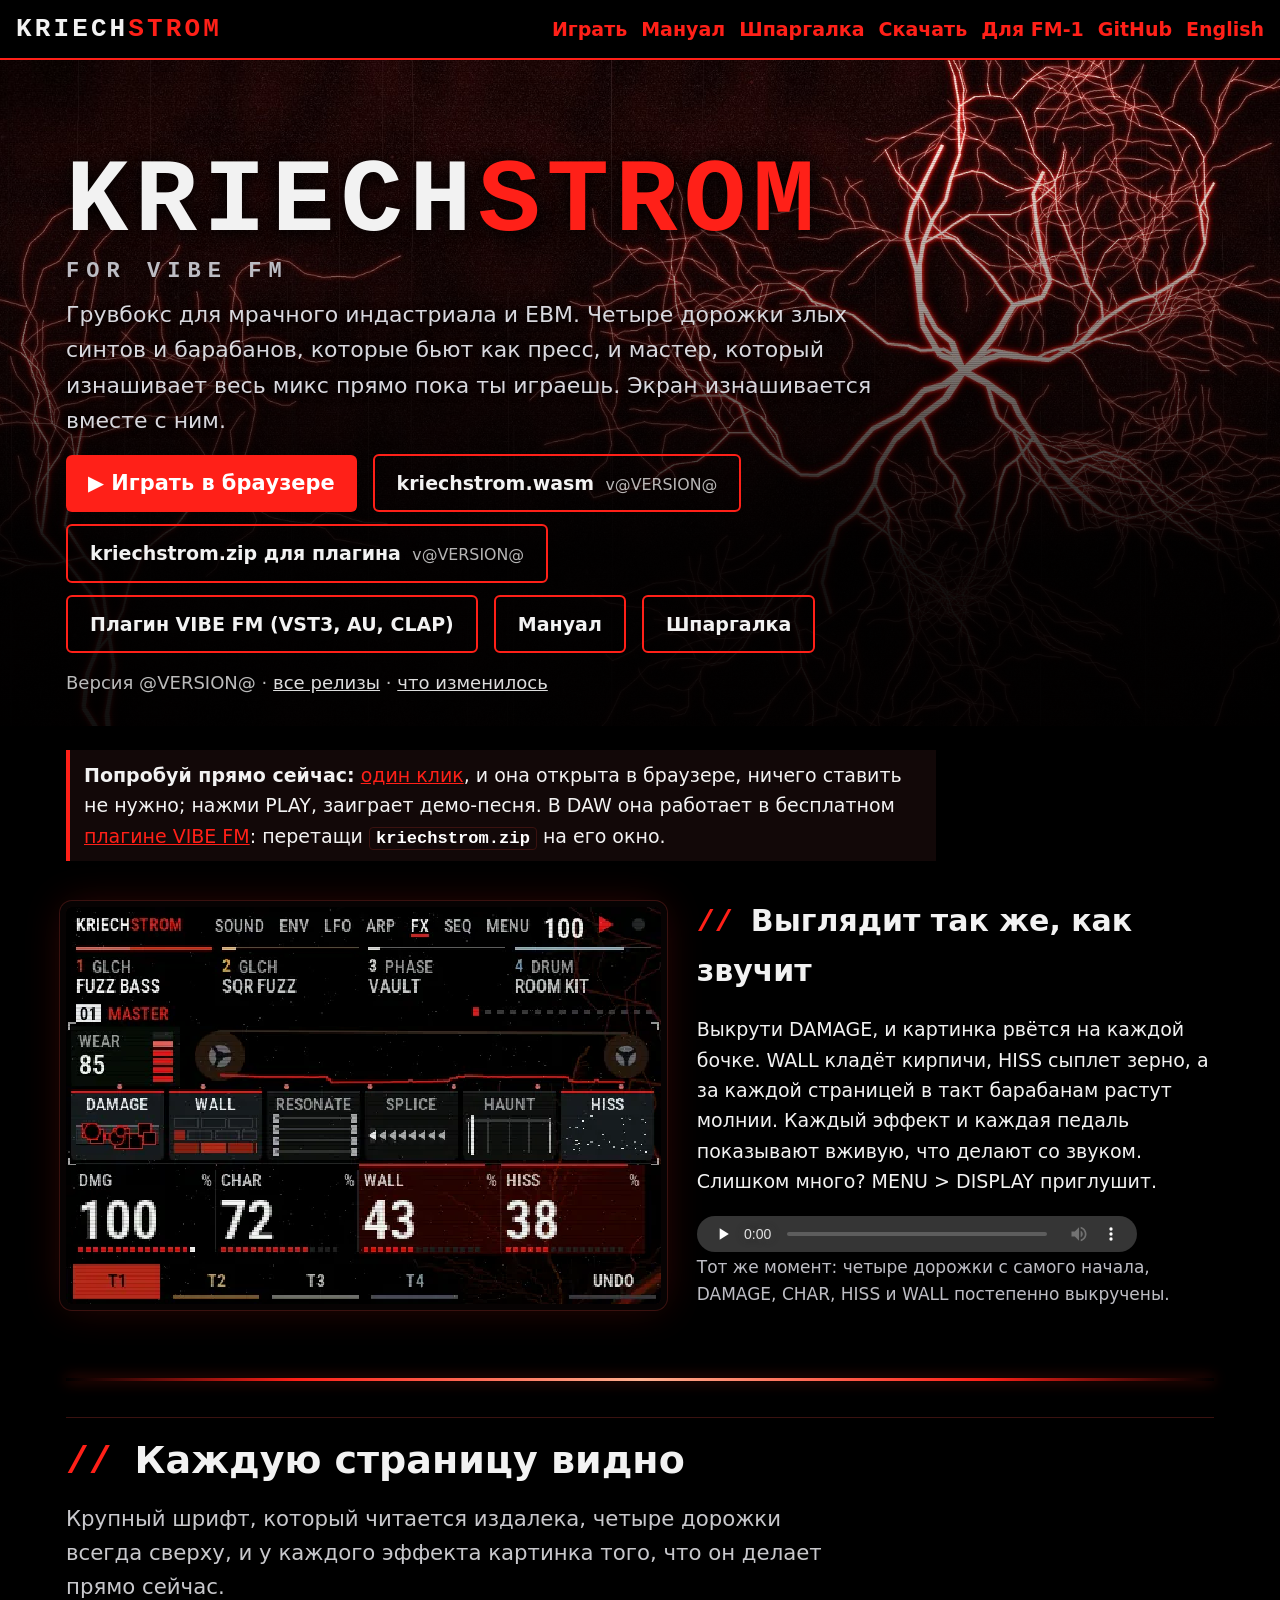
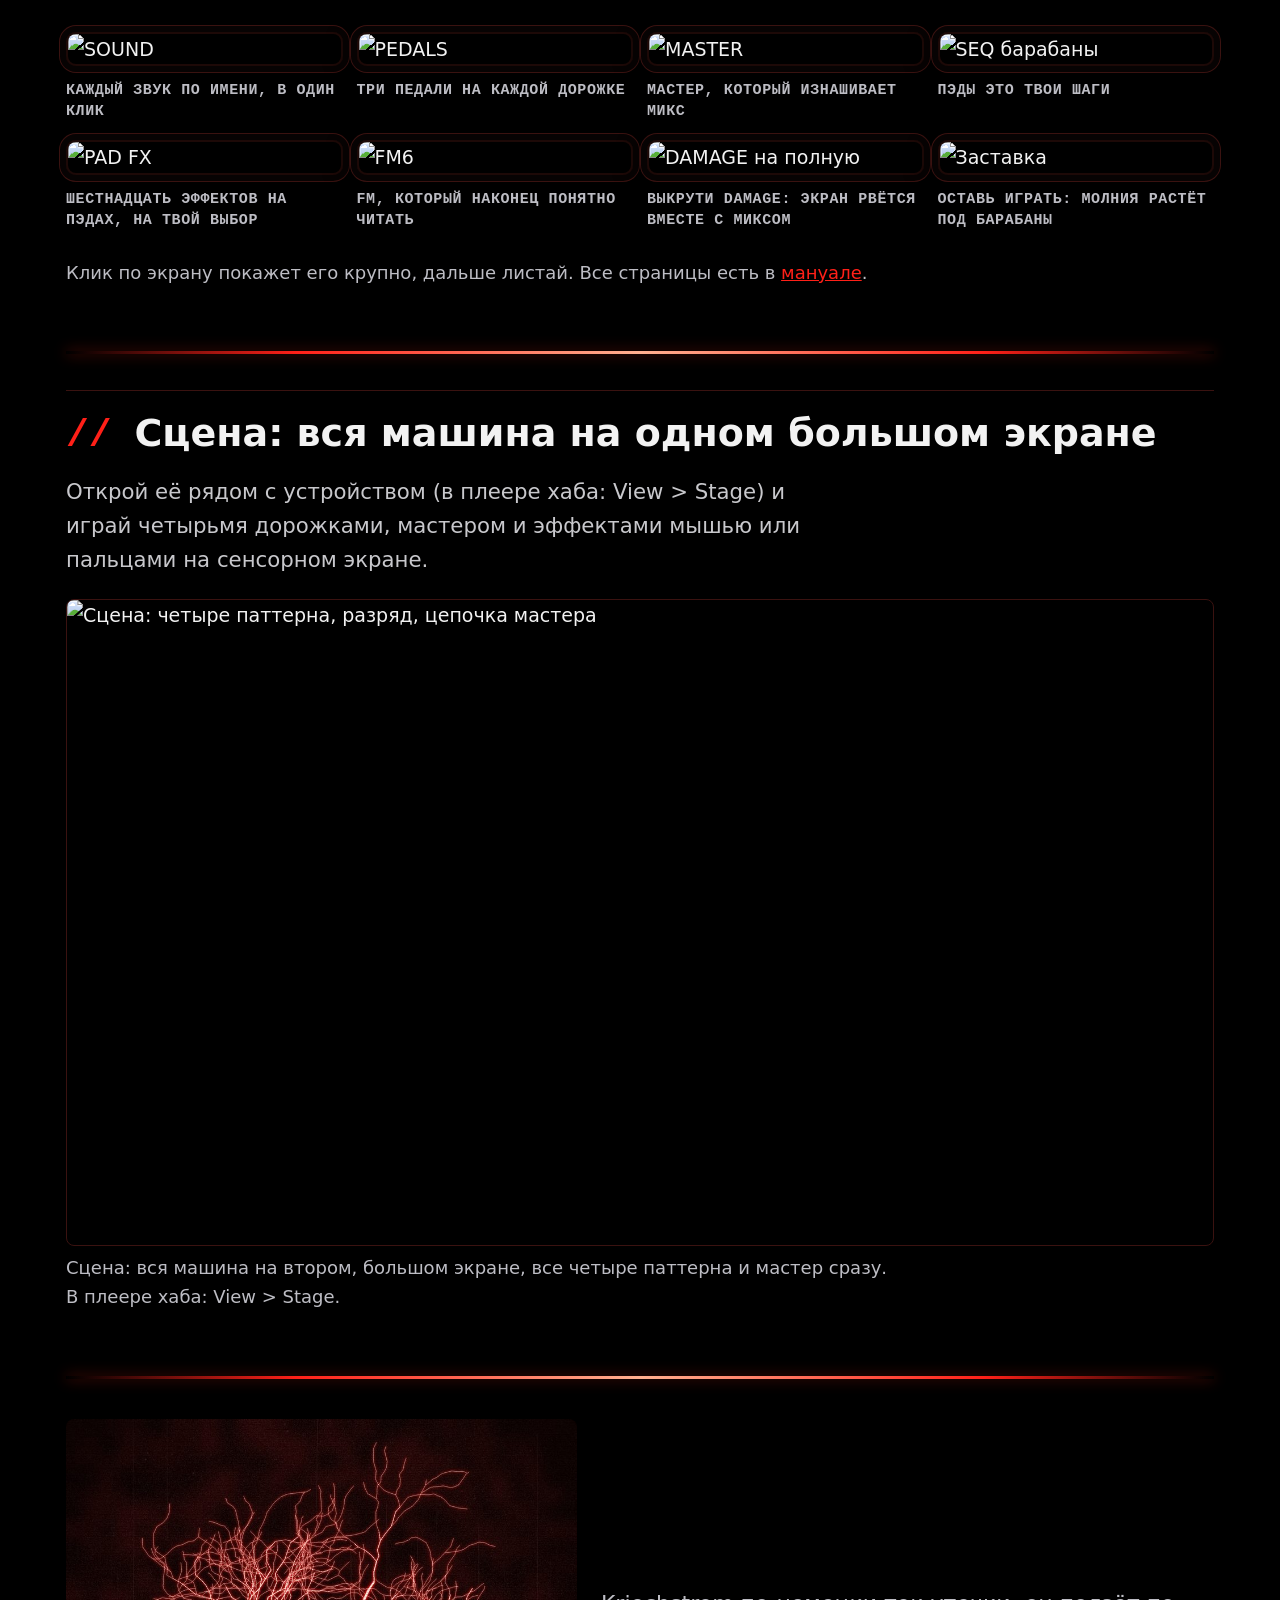
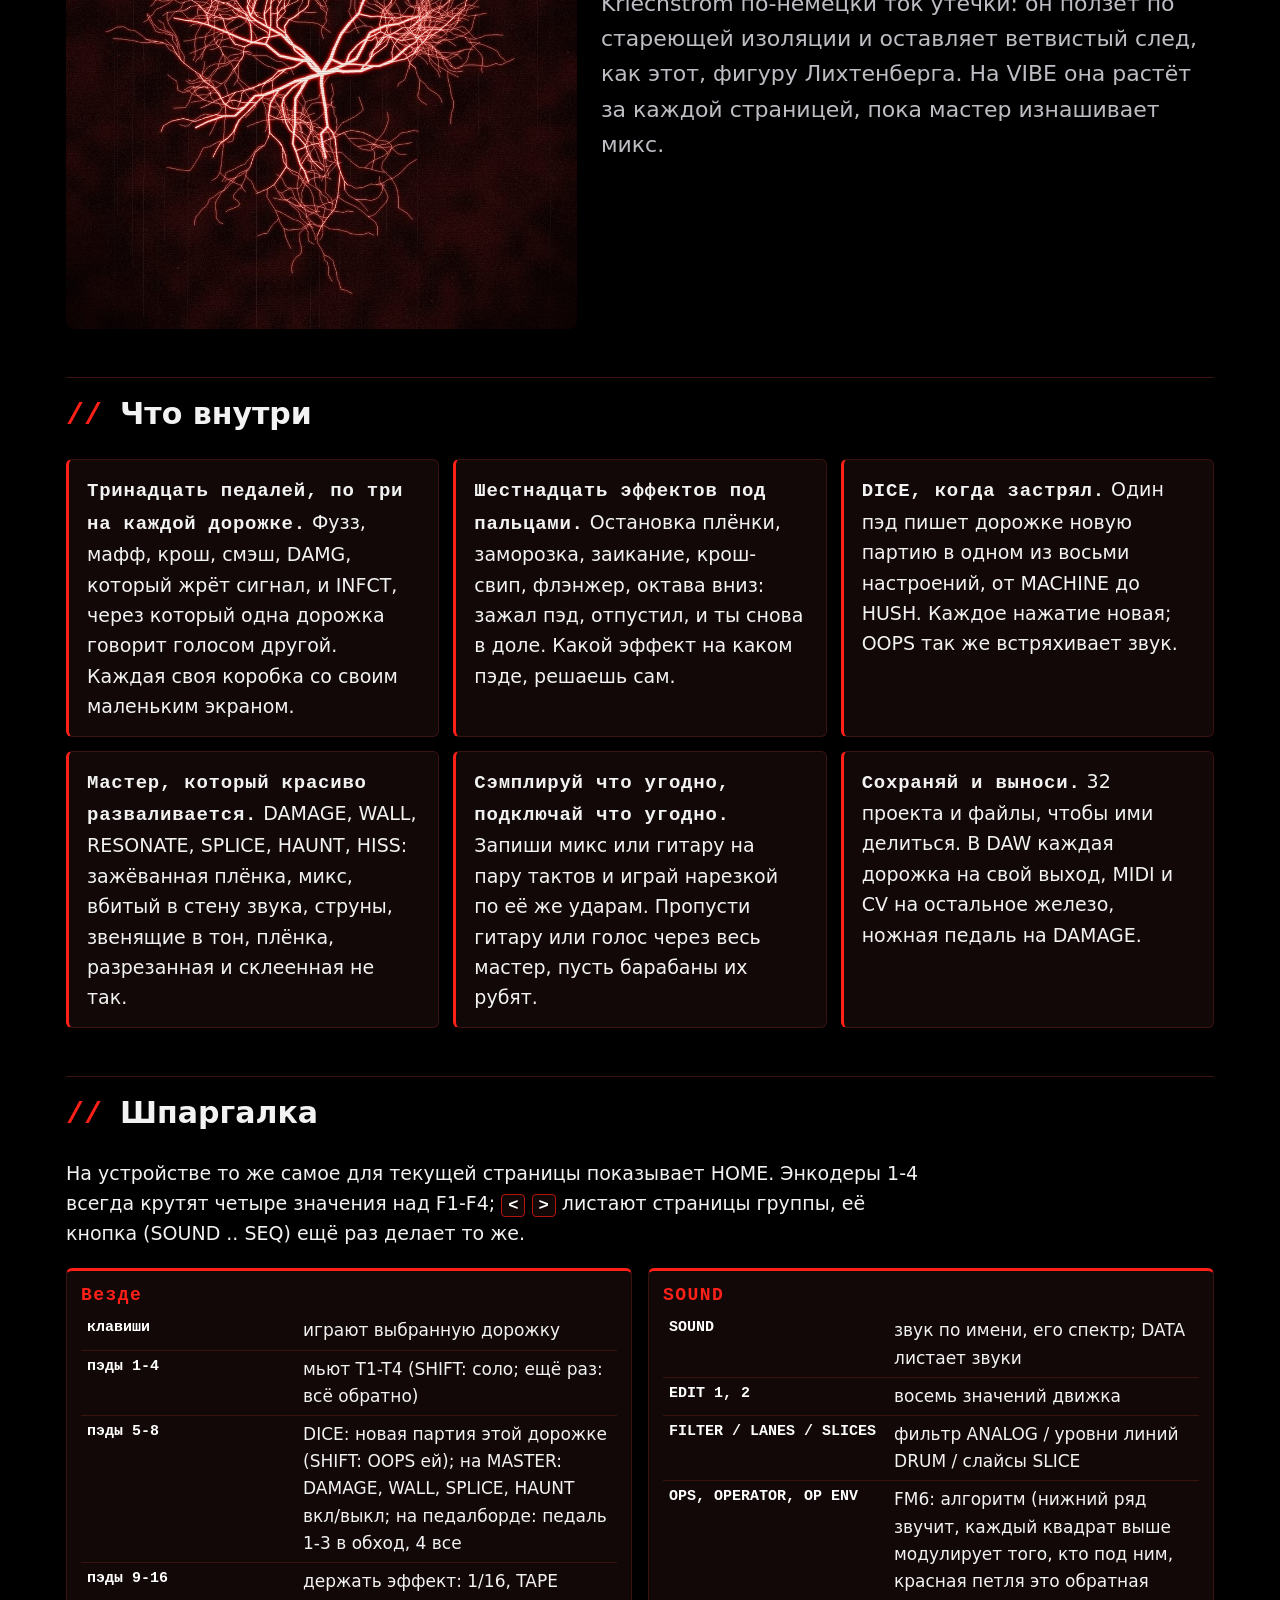
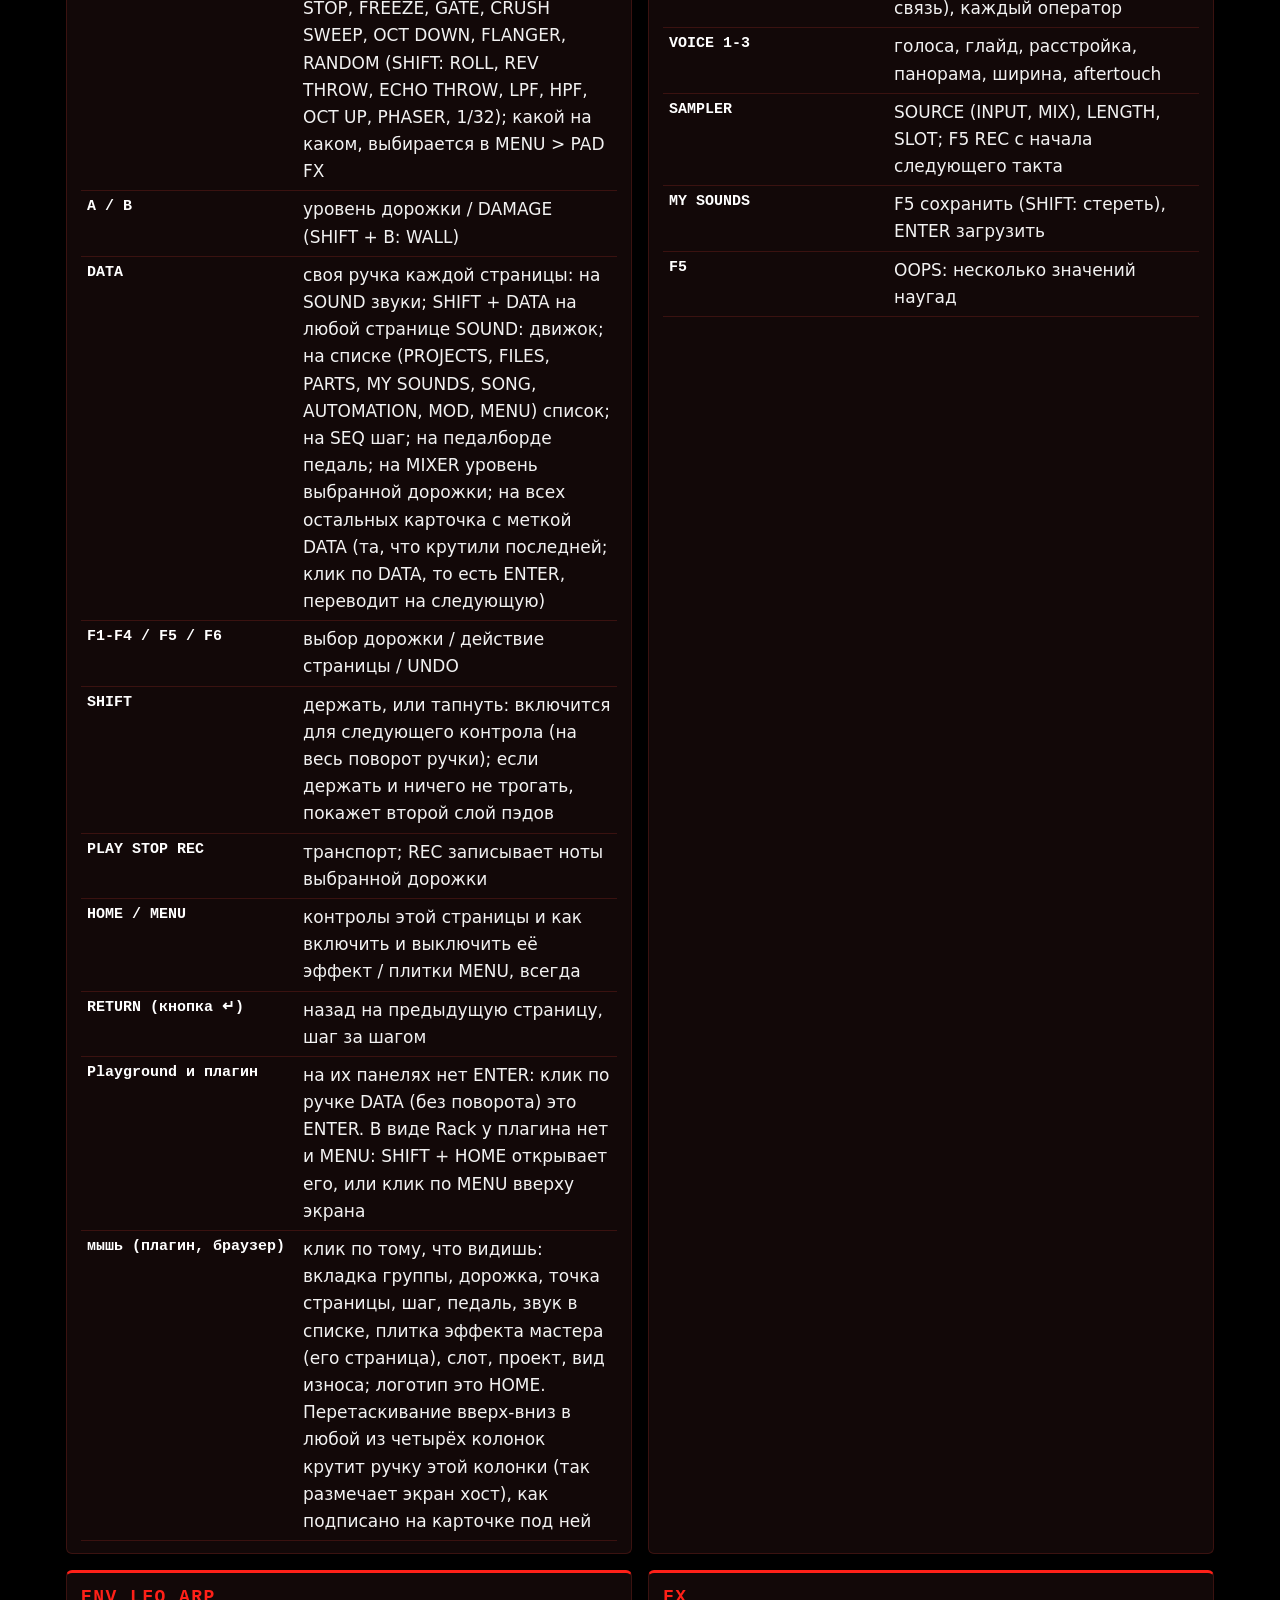
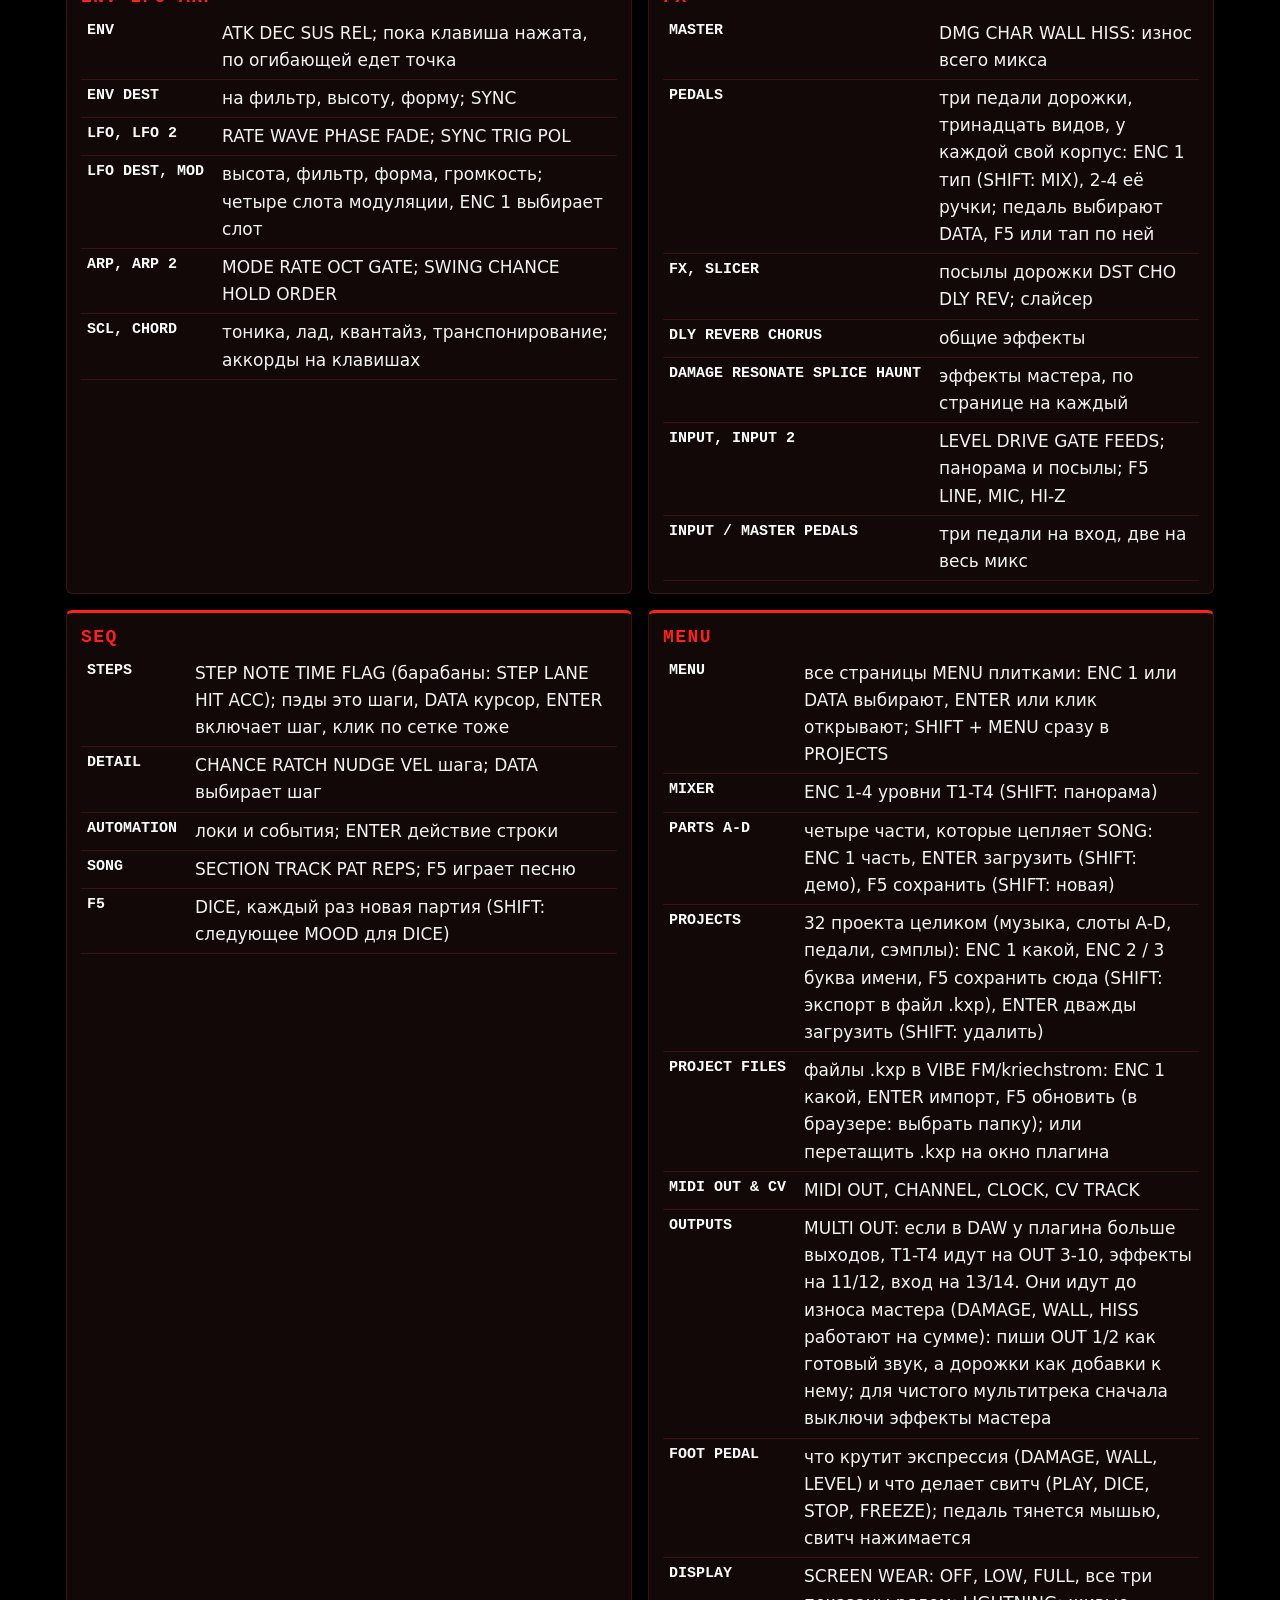
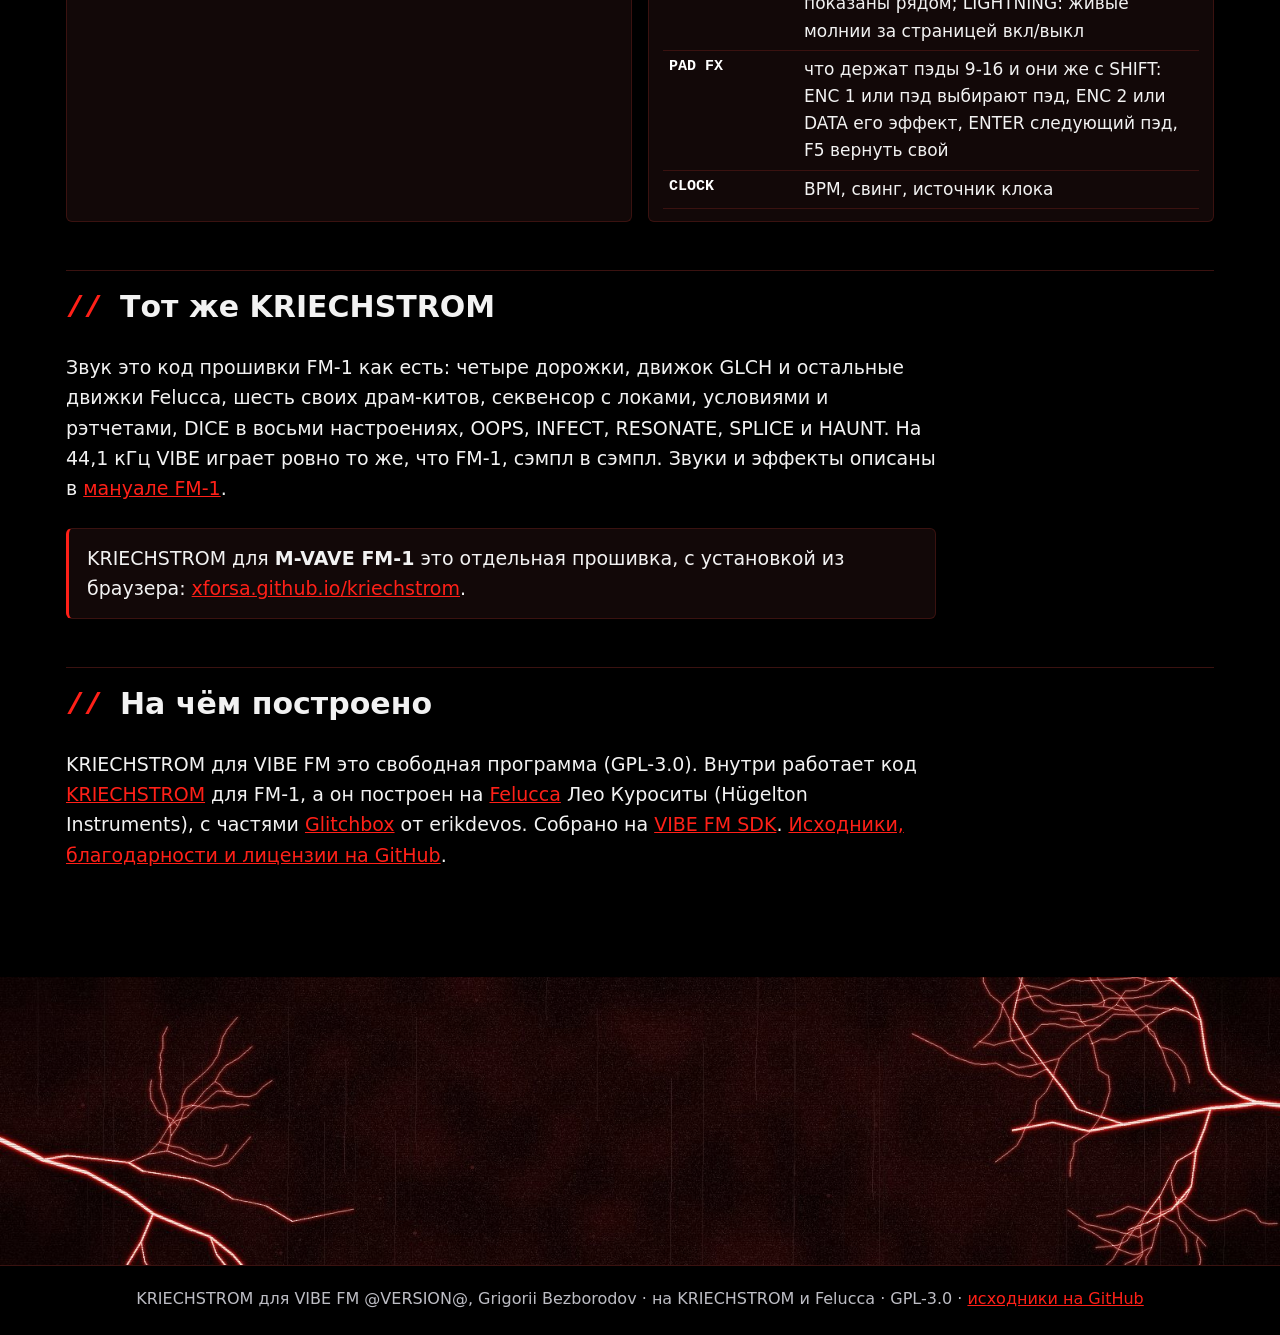
==== commit 73365d7b: "The site: a heading and a strip of current between the blocks, the screens four and four" ====
--- a/site/ru.html
+++ b/site/ru.html
@@ -46,6 +46,10 @@
   </div>
 </div>
 
+<hr class="rule">
+<h2 class="sec">Каждую страницу видно</h2>
+<p class="intro">Крупный шрифт, который читается издалека, четыре дорожки всегда сверху, и у каждого эффекта картинка
+того, что он делает прямо сейчас.</p>
 <div class="shots reveal">
   <figure><img src="shots/sound.png" alt="SOUND" loading="lazy"><figcaption>Каждый звук по имени, в один клик</figcaption></figure>
   <figure><img src="shots/pedals.png" alt="PEDALS" loading="lazy"><figcaption>Три педали на каждой дорожке</figcaption></figure>
@@ -58,9 +62,14 @@
 </div>
 <p class="cap">Клик по экрану покажет его крупно, дальше листай. Все страницы есть в <a href="manual/ru.html">мануале</a>.</p>
 
-<img class="wide reveal" src="shots/stage.png" alt="Сцена: четыре паттерна, разряд, цепочка мастера" width="960" height="540" loading="lazy">
+<hr class="rule">
+<h2 class="sec">Сцена: вся машина на одном большом экране</h2>
+<p class="intro">Открой её рядом с устройством (в плеере хаба: View &gt; Stage) и играй четырьмя дорожками, мастером и
+эффектами мышью или пальцами на сенсорном экране.</p>
+<img class="wide reveal" src="shots/stage.png" alt="Сцена: четыре паттерна, разряд, цепочка мастера" width="1280" height="720" loading="lazy">
 <p class="cap">Сцена: вся машина на втором, большом экране, все четыре паттерна и мастер сразу. В плеере хаба: View &gt; Stage.</p>
 
+<hr class="rule">
 <div class="split fig reveal"><img src="media/figure.jpg" alt="Фигура Лихтенберга" width="900" height="900" loading="lazy">
 <p class="lead">Kriechstrom по-немецки ток утечки: он ползёт по стареющей изоляции и оставляет ветвистый след, как этот,
 фигуру Лихтенберга. На VIBE она растёт за каждой страницей, пока мастер изнашивает микс.</p></div>
--- a/site/style.css
+++ b/site/style.css
@@ -256,3 +256,10 @@
 .lb-nav:hover { background: var(--red); }
 .lb-prev { left: 10px; } .lb-next { right: 10px; }
 @media (max-width: 600px) { .lb-nav { width: 40px; height: 64px; font-size: 40px; } }
+/* between the blocks: a strip of current, then the block's heading and a line on it */
+hr.rule { border: 0; height: 3px; margin: 64px 0 36px; background: linear-gradient(90deg, transparent, var(--red) 20%, #ffb090 50%, var(--red) 80%, transparent);
+  box-shadow: 0 0 14px rgba(230, 36, 20, .55); }
+h2.sec { margin: 0 0 8px; font-size: 2em; }
+p.intro { margin: 0 0 22px; font-size: 1.12em; color: #c8c8cc; max-width: 760px; }
+.shots { grid-template-columns: repeat(4, 1fr); gap: 18px 14px; }   /* (eight screens: four and four) */
+@media (max-width: 900px) { .shots { grid-template-columns: repeat(2, 1fr); } }
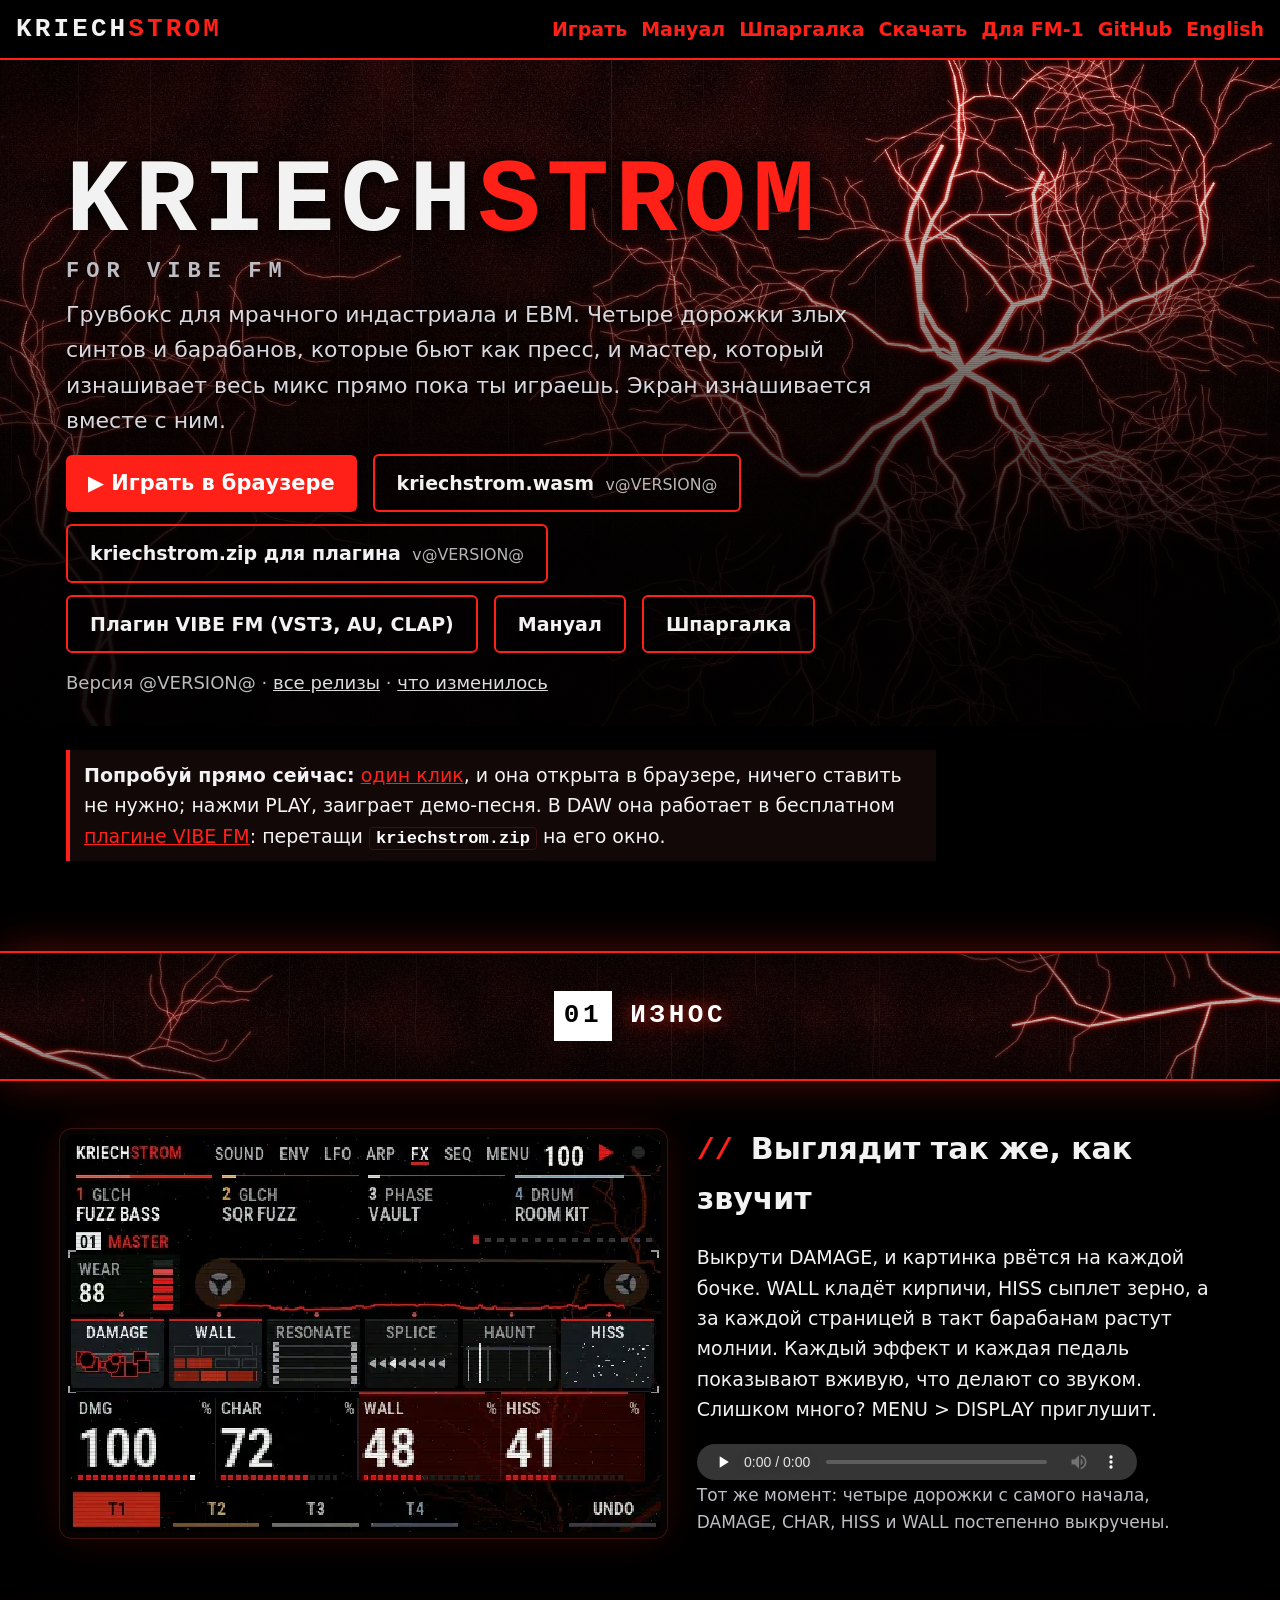
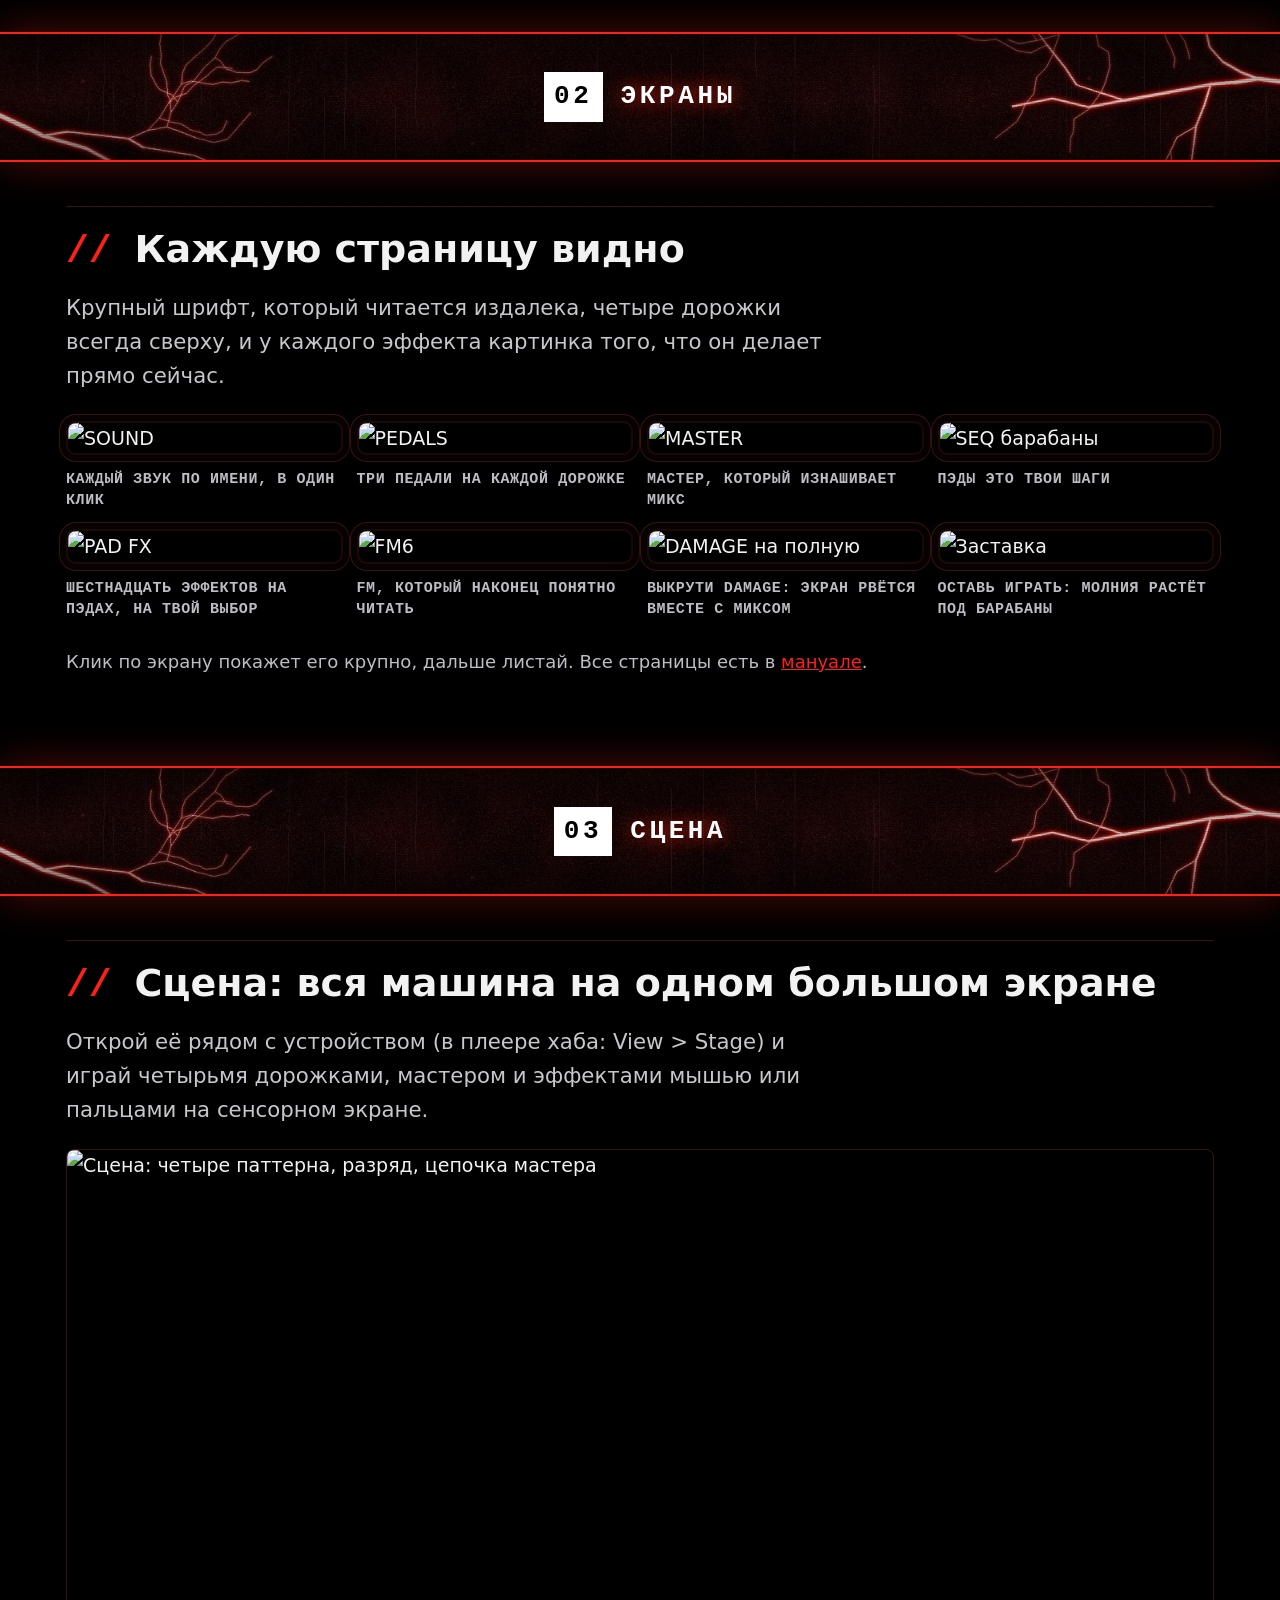
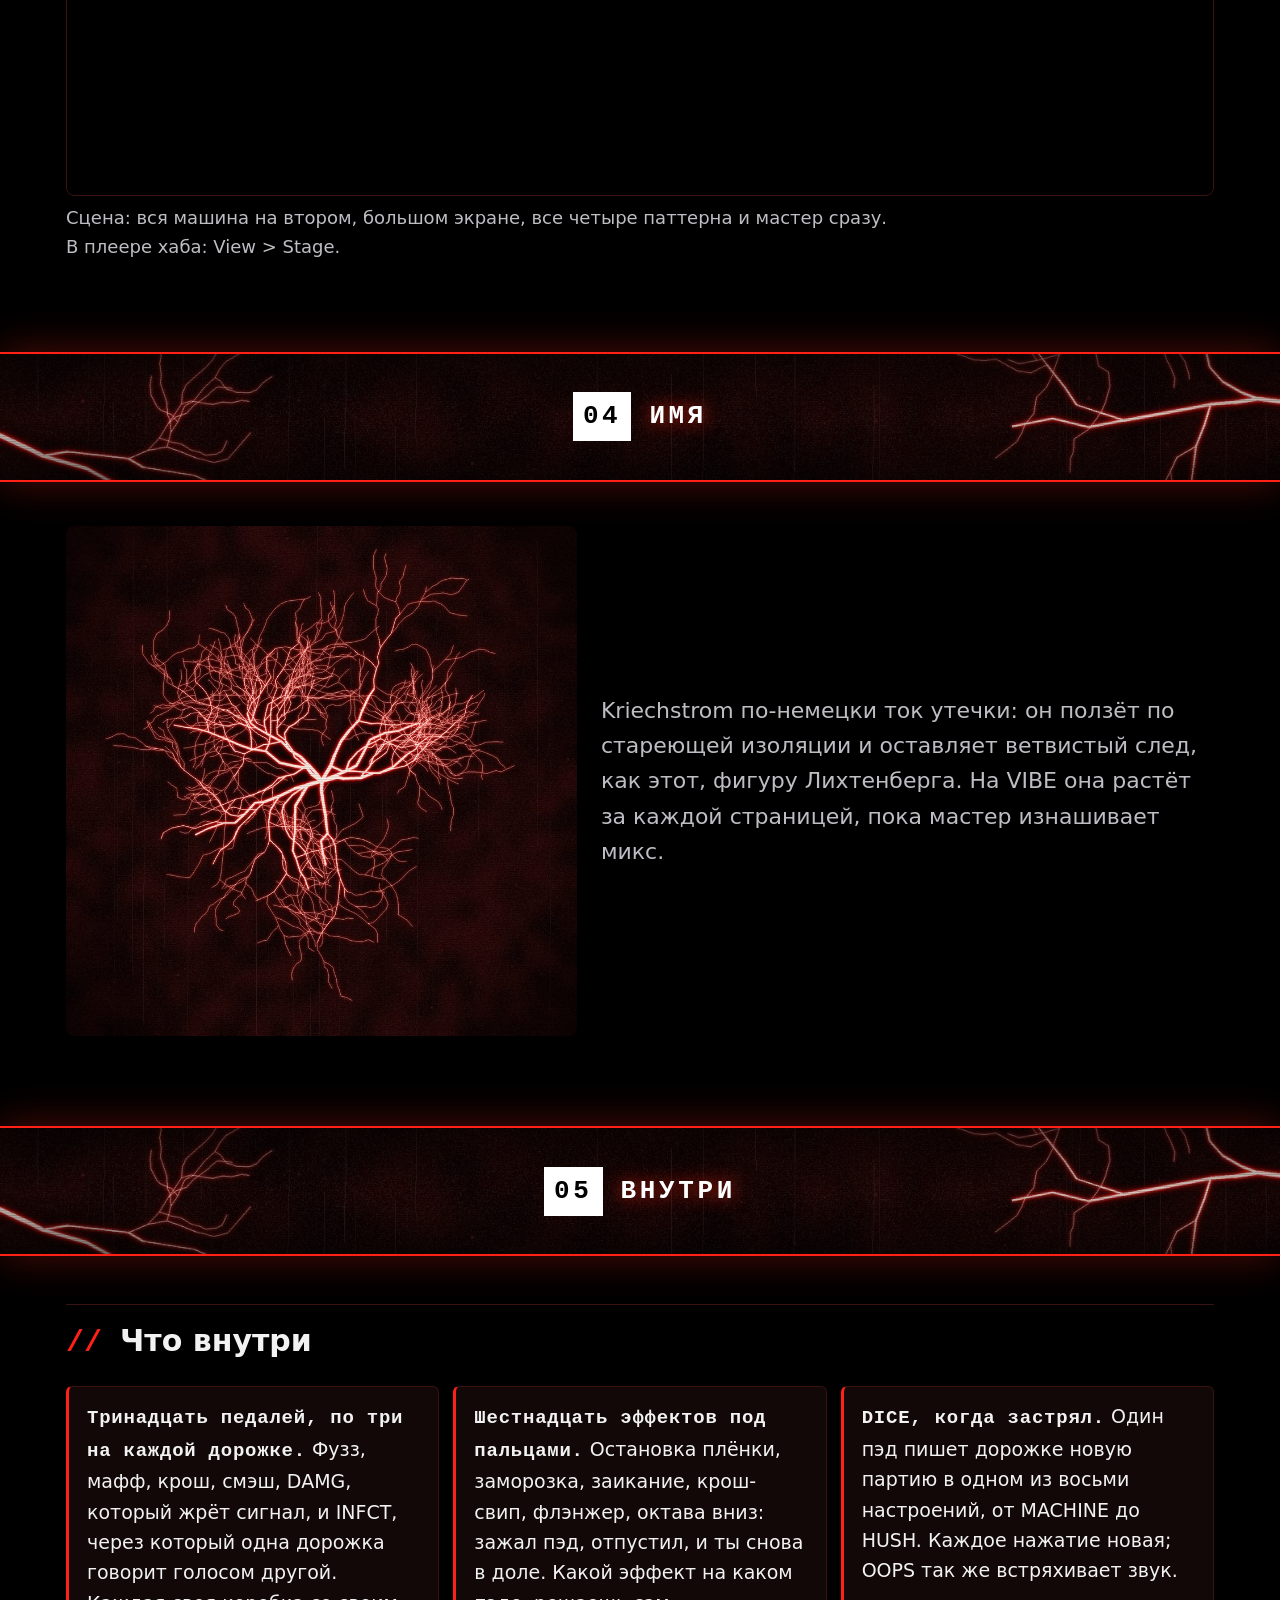
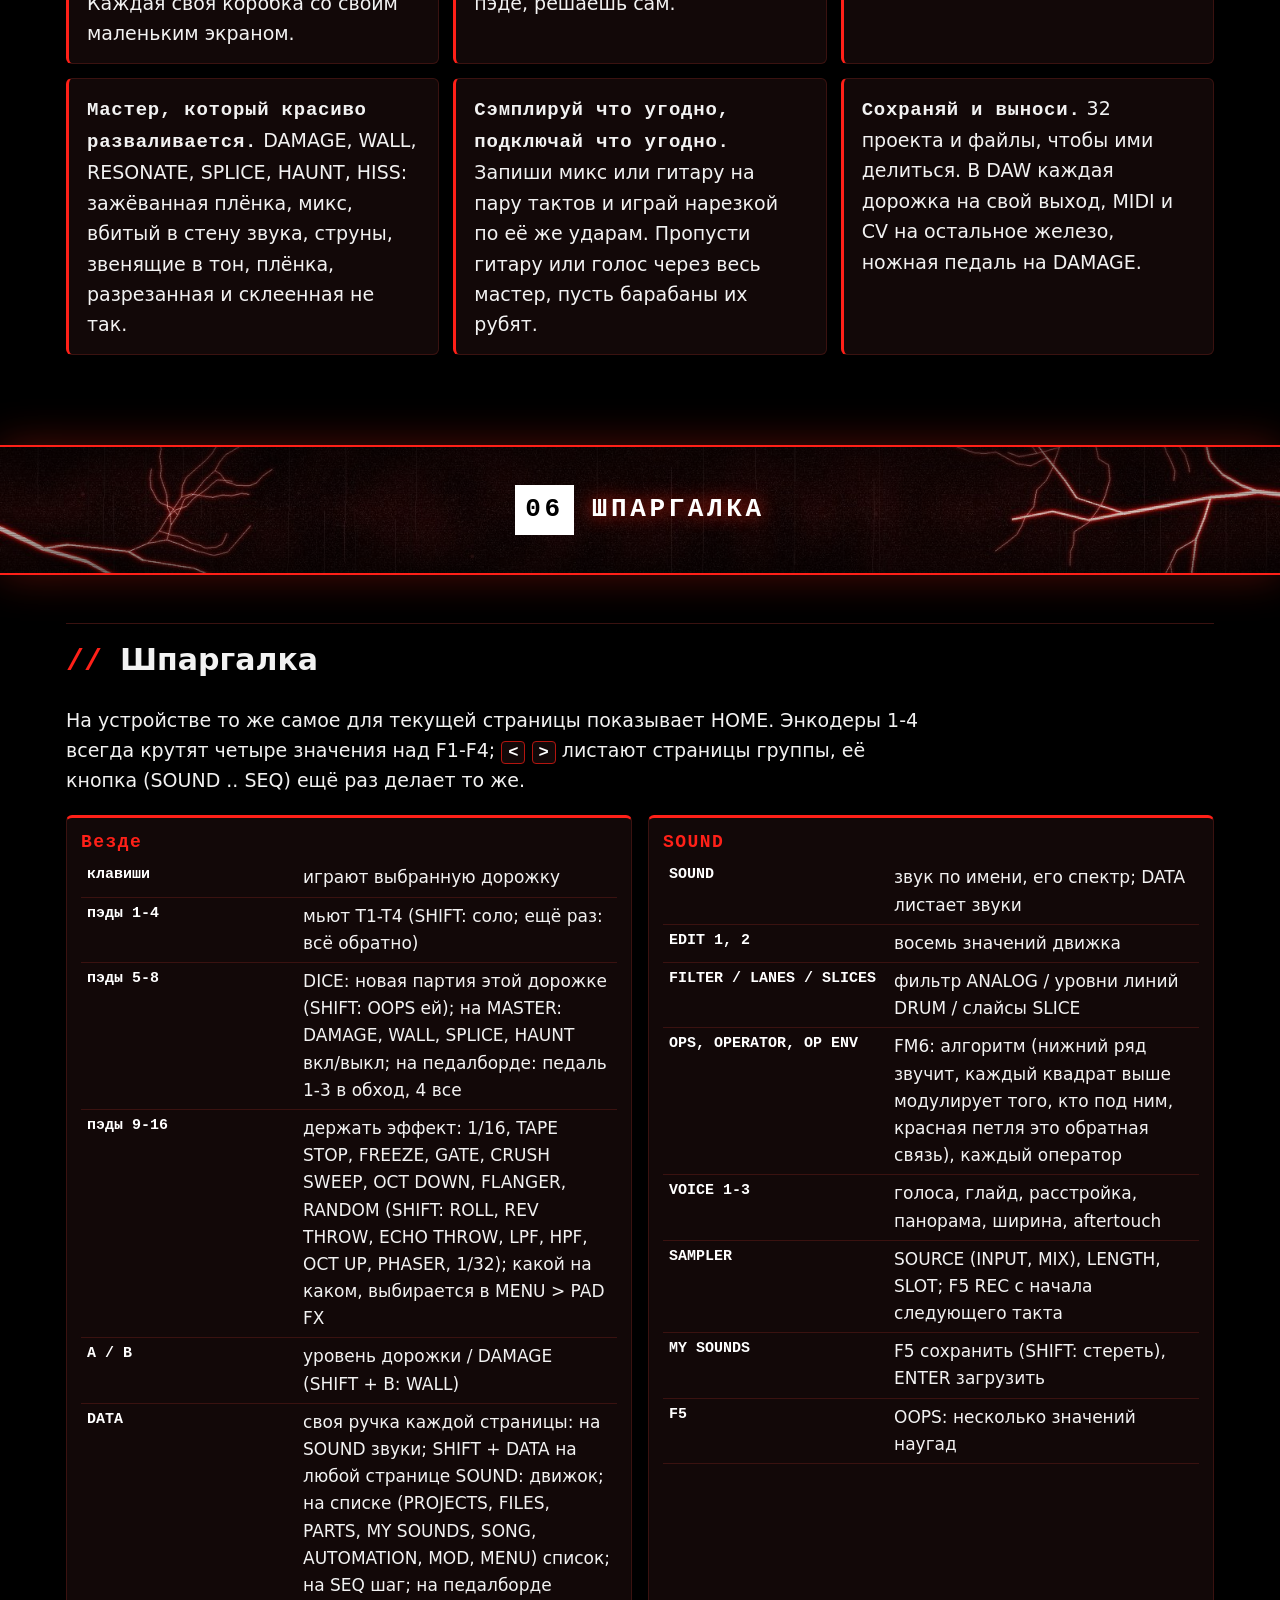
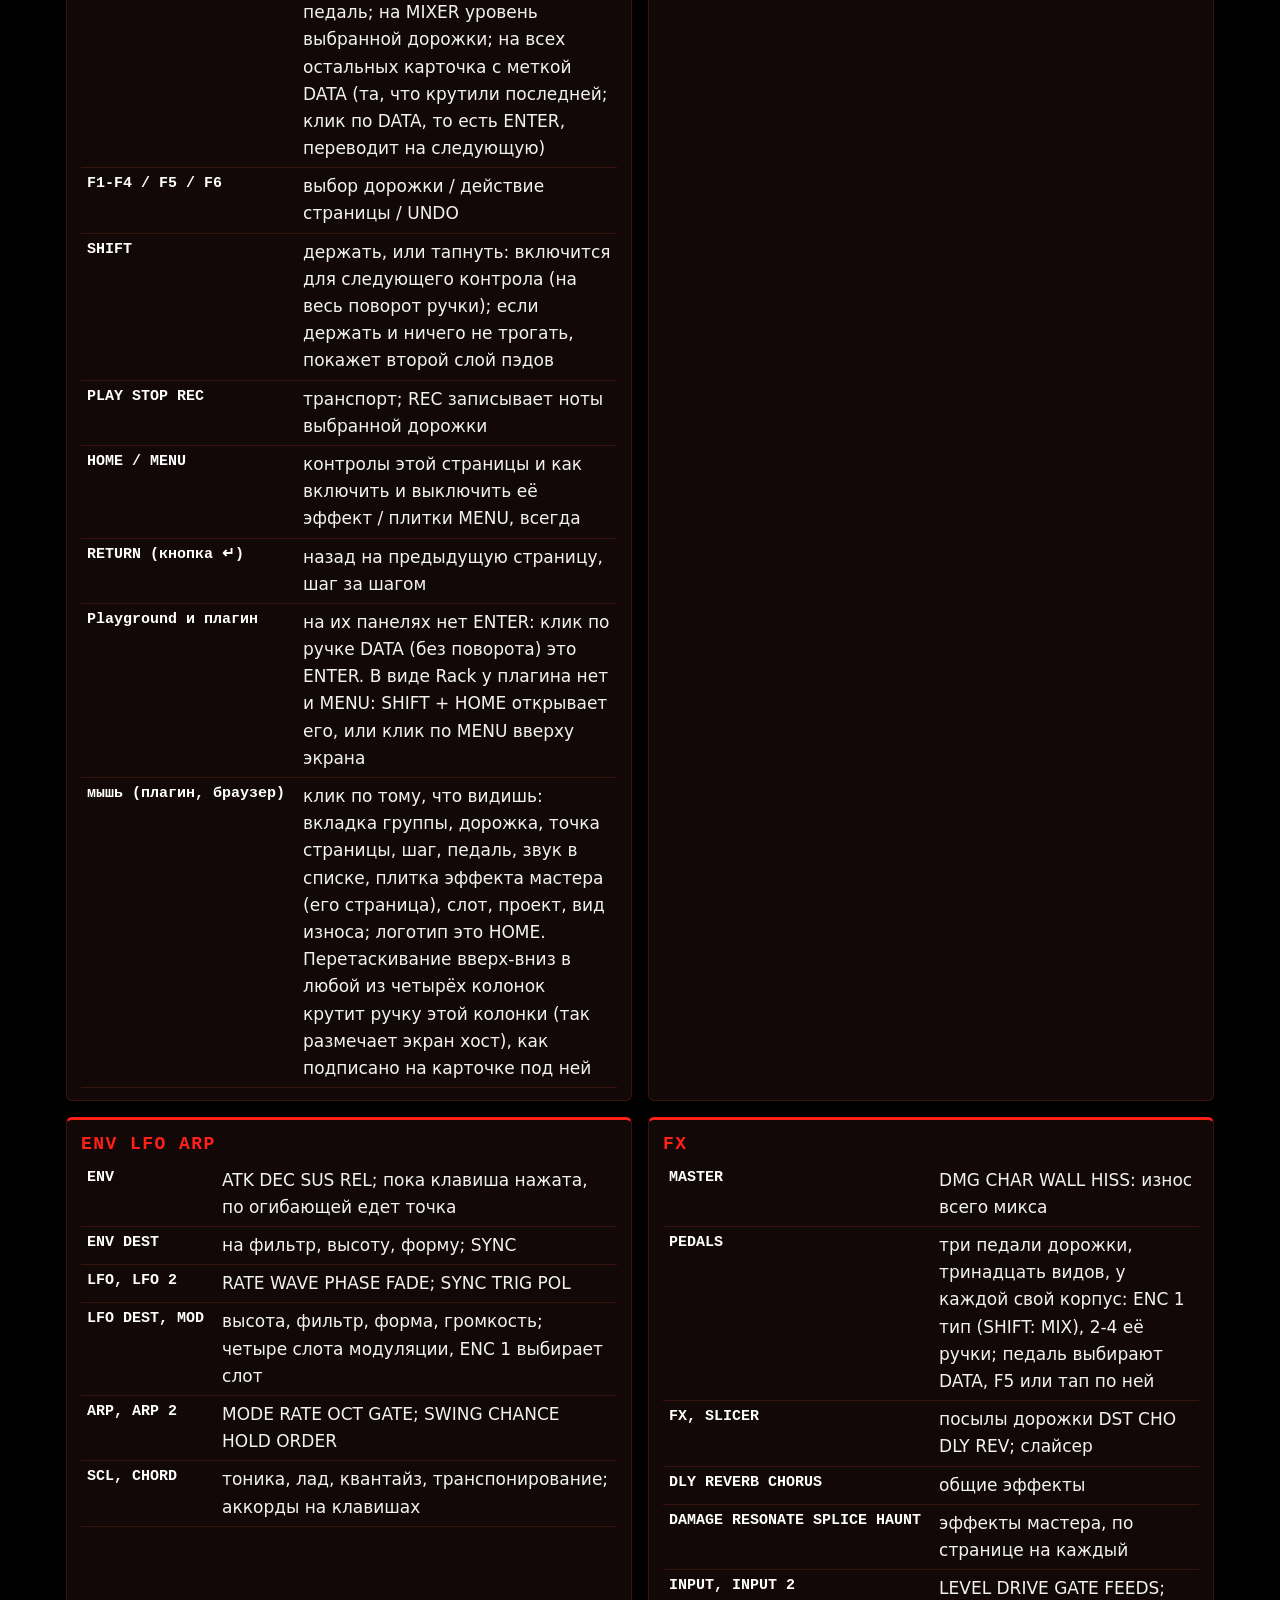
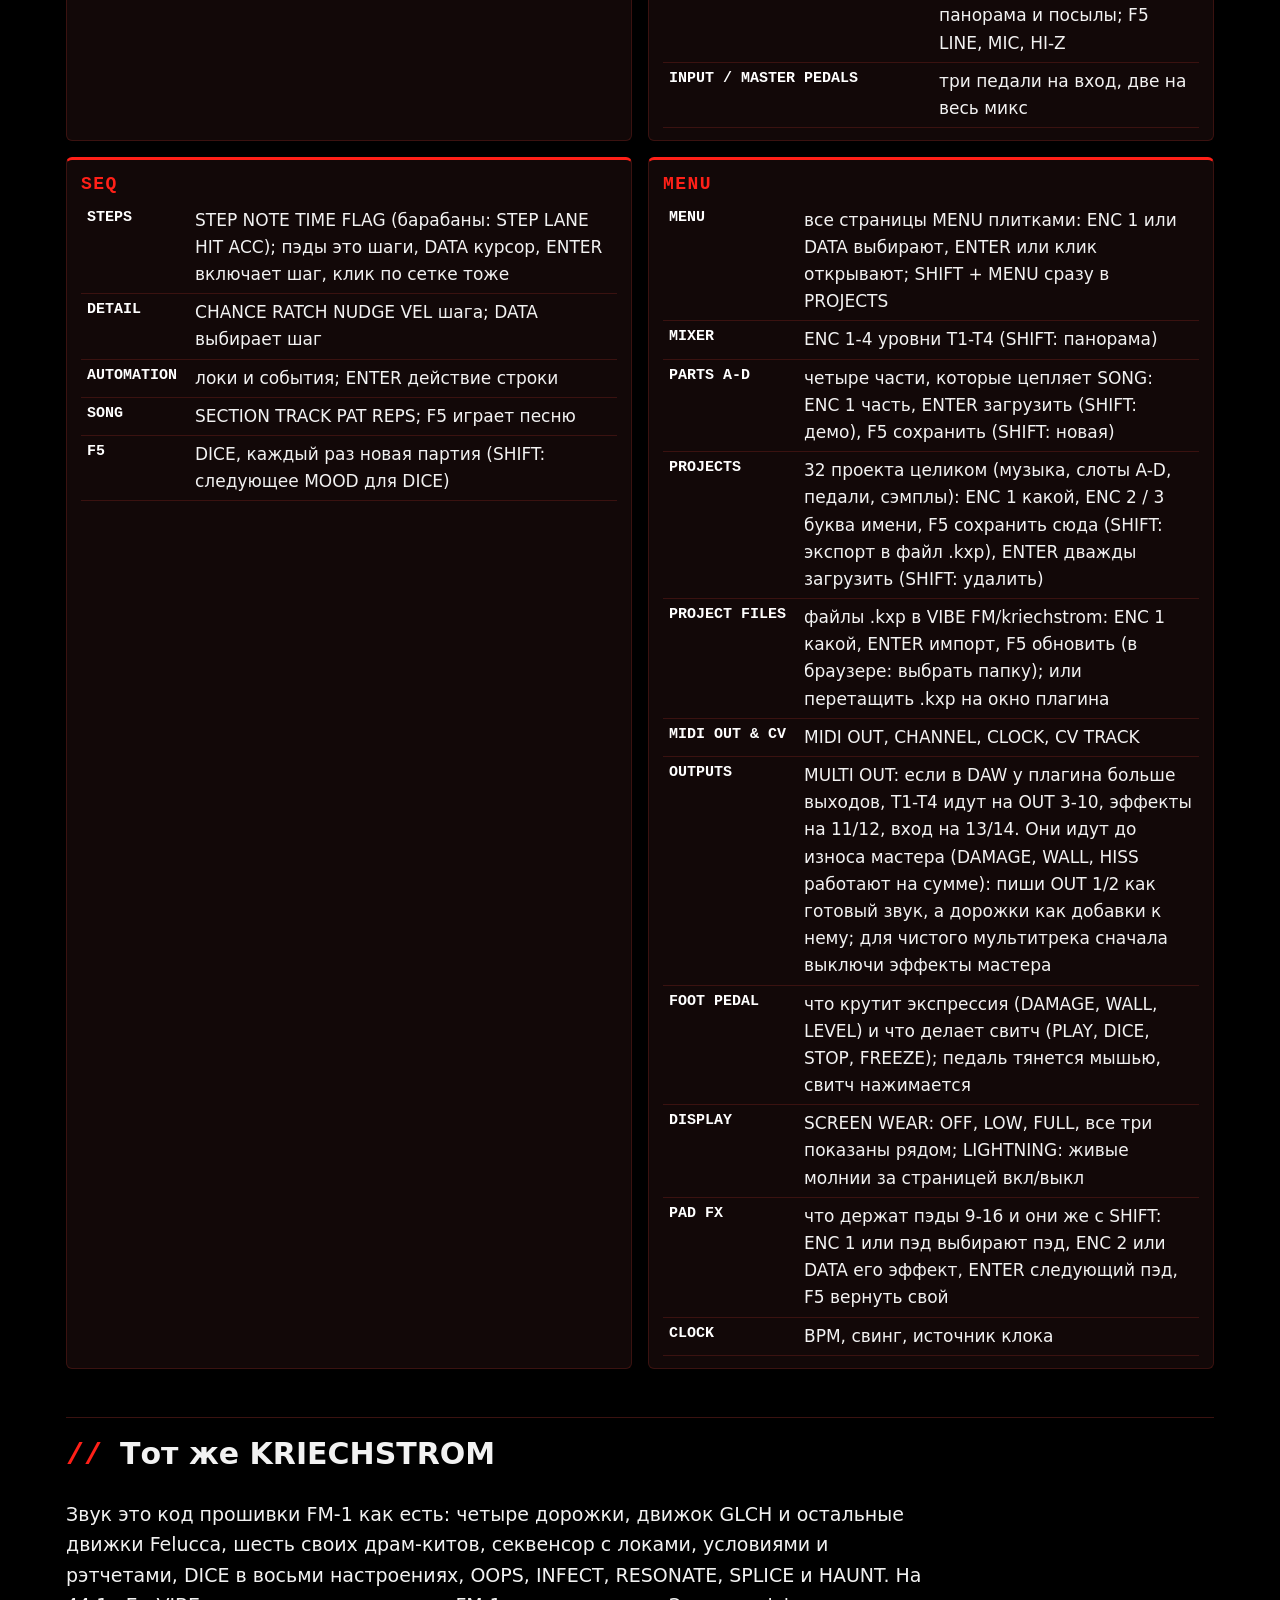
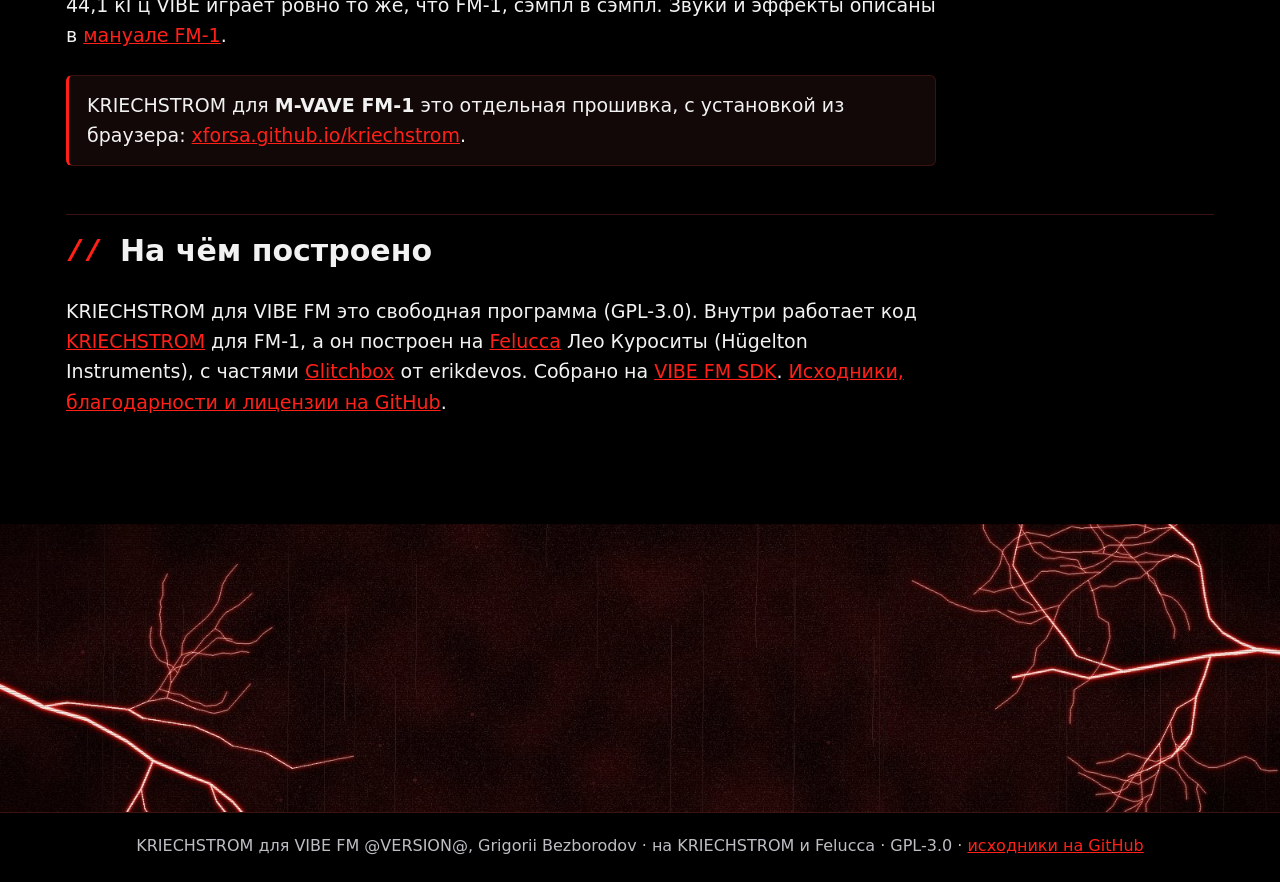
==== commit 2ef87246: "0.5.13: the stage anew, in its gloom, with each track's DICE, mute and level, the tempo and the MOOD" ====
--- a/site/ru.html
+++ b/site/ru.html
@@ -34,6 +34,7 @@
 она открыта в браузере, ничего ставить не нужно; нажми PLAY, заиграет демо-песня. В DAW она работает в бесплатном
 <a href="https://thefirmwarehub.com/convert/#plugdl">плагине VIBE FM</a>: перетащи <code>kriechstrom.zip</code> на его окно.</p>
 
+<div class="cut" aria-hidden="true"><span class="cut-n">01</span><span class="cut-t">ИЗНОС</span></div>
 <div class="split wear">
   <img class="screen" src="media/wear.webp" alt="Экран VIBE, пока поднимаются DAMAGE, CHAR, HISS и WALL" width="480" height="320" loading="lazy">
   <div>
@@ -46,7 +47,7 @@
   </div>
 </div>
 
-<hr class="rule">
+<div class="cut" aria-hidden="true"><span class="cut-n">02</span><span class="cut-t">ЭКРАНЫ</span></div>
 <h2 class="sec">Каждую страницу видно</h2>
 <p class="intro">Крупный шрифт, который читается издалека, четыре дорожки всегда сверху, и у каждого эффекта картинка
 того, что он делает прямо сейчас.</p>
@@ -62,18 +63,19 @@
 </div>
 <p class="cap">Клик по экрану покажет его крупно, дальше листай. Все страницы есть в <a href="manual/ru.html">мануале</a>.</p>
 
-<hr class="rule">
+<div class="cut" aria-hidden="true"><span class="cut-n">03</span><span class="cut-t">СЦЕНА</span></div>
 <h2 class="sec">Сцена: вся машина на одном большом экране</h2>
 <p class="intro">Открой её рядом с устройством (в плеере хаба: View &gt; Stage) и играй четырьмя дорожками, мастером и
 эффектами мышью или пальцами на сенсорном экране.</p>
 <img class="wide reveal" src="shots/stage.png" alt="Сцена: четыре паттерна, разряд, цепочка мастера" width="1280" height="720" loading="lazy">
 <p class="cap">Сцена: вся машина на втором, большом экране, все четыре паттерна и мастер сразу. В плеере хаба: View &gt; Stage.</p>
 
-<hr class="rule">
+<div class="cut" aria-hidden="true"><span class="cut-n">04</span><span class="cut-t">ИМЯ</span></div>
 <div class="split fig reveal"><img src="media/figure.jpg" alt="Фигура Лихтенберга" width="900" height="900" loading="lazy">
 <p class="lead">Kriechstrom по-немецки ток утечки: он ползёт по стареющей изоляции и оставляет ветвистый след, как этот,
 фигуру Лихтенберга. На VIBE она растёт за каждой страницей, пока мастер изнашивает микс.</p></div>
 
+<div class="cut" aria-hidden="true"><span class="cut-n">05</span><span class="cut-t">ВНУТРИ</span></div>
 <h2>Что внутри</h2>
 <ul class="feats grid reveal">
   <li><b>Тринадцать педалей, по три на каждой дорожке.</b> Фузз, мафф, крош, смэш, DAMG, который жрёт сигнал, и INFCT,
@@ -90,6 +92,7 @@
     на остальное железо, ножная педаль на DAMAGE.</li>
 </ul>
 
+<div class="cut" aria-hidden="true"><span class="cut-n">06</span><span class="cut-t">ШПАРГАЛКА</span></div>
 <h2 id="cheat">Шпаргалка</h2>
 <p>На устройстве то же самое для текущей страницы показывает HOME. Энкодеры 1-4 всегда крутят четыре значения над
 F1-F4; <kbd>&lt;</kbd> <kbd>&gt;</kbd> листают страницы группы, её кнопка (SOUND .. SEQ) ещё раз делает то же.</p>
--- a/site/style.css
+++ b/site/style.css
@@ -263,3 +263,13 @@
 p.intro { margin: 0 0 22px; font-size: 1.12em; color: #c8c8cc; max-width: 760px; }
 .shots { grid-template-columns: repeat(4, 1fr); gap: 18px 14px; }   /* (eight screens: four and four) */
 @media (max-width: 900px) { .shots { grid-template-columns: repeat(2, 1fr); } }
+/* between the blocks: a full-width strip of current, the block's number and name on it, TE's way */
+.cut { position: relative; width: 100vw; margin: 90px 0 44px calc(50% - 50vw); height: 130px;
+  background: #000 url(media/band.jpg) center / cover no-repeat; border-top: 2px solid var(--red); border-bottom: 2px solid var(--red);
+  box-shadow: 0 0 40px rgba(230, 36, 20, .35); display: flex; align-items: center; justify-content: center; gap: 18px; }
+.cut::before { content: ""; position: absolute; inset: 0; background: linear-gradient(180deg, rgba(0,0,0,.55), rgba(0,0,0,.15) 50%, rgba(0,0,0,.55)); }
+.cut span { position: relative; font-family: "IBM Plex Mono", ui-monospace, monospace; letter-spacing: .14em; }
+.cut-n { background: #fff; color: #000; font-weight: 800; font-size: 26px; padding: 4px 10px; }
+.cut-t { color: #fff; font-weight: 800; font-size: 26px; text-shadow: 0 0 18px rgba(230,36,20,.9); }
+@media (max-width: 600px) { .cut { height: 90px; margin-top: 60px; } .cut-n, .cut-t { font-size: 18px; } }
+html, body { overflow-x: hidden; }   /* (the strips are as wide as the window) */
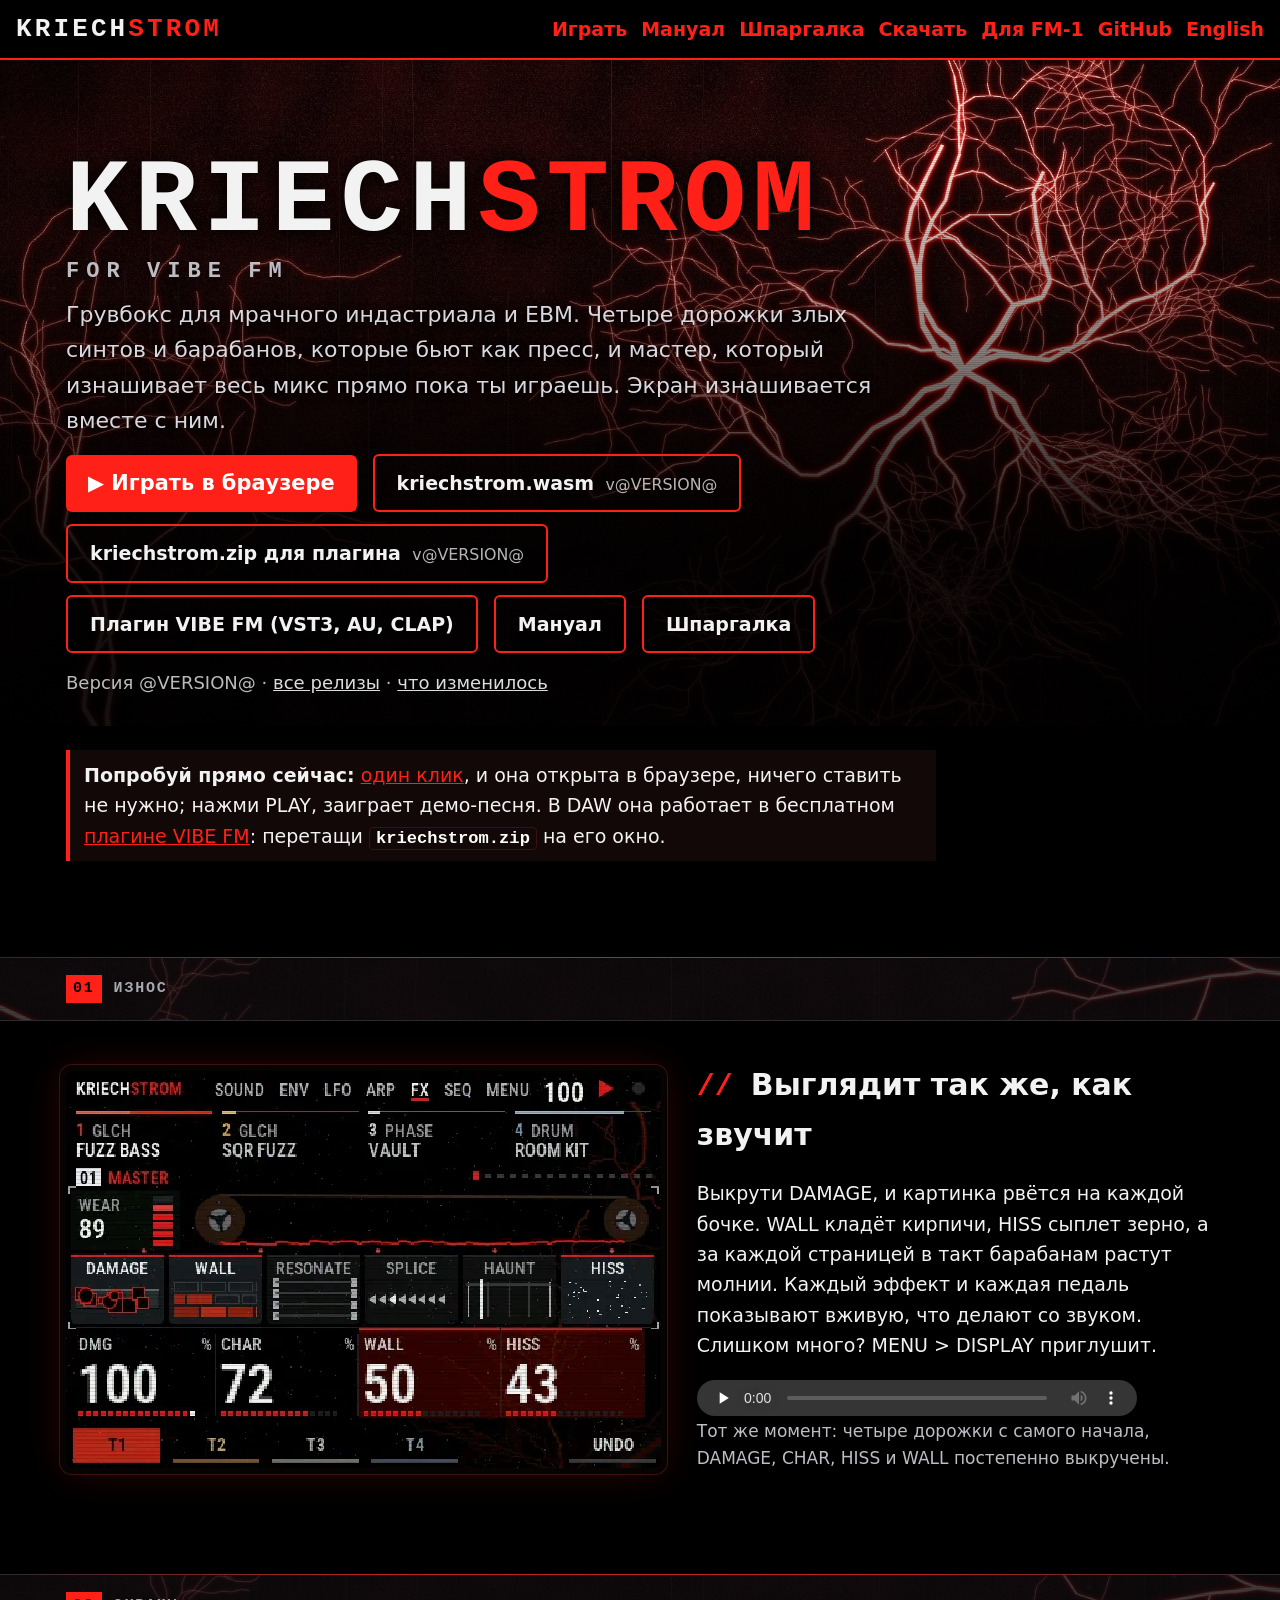
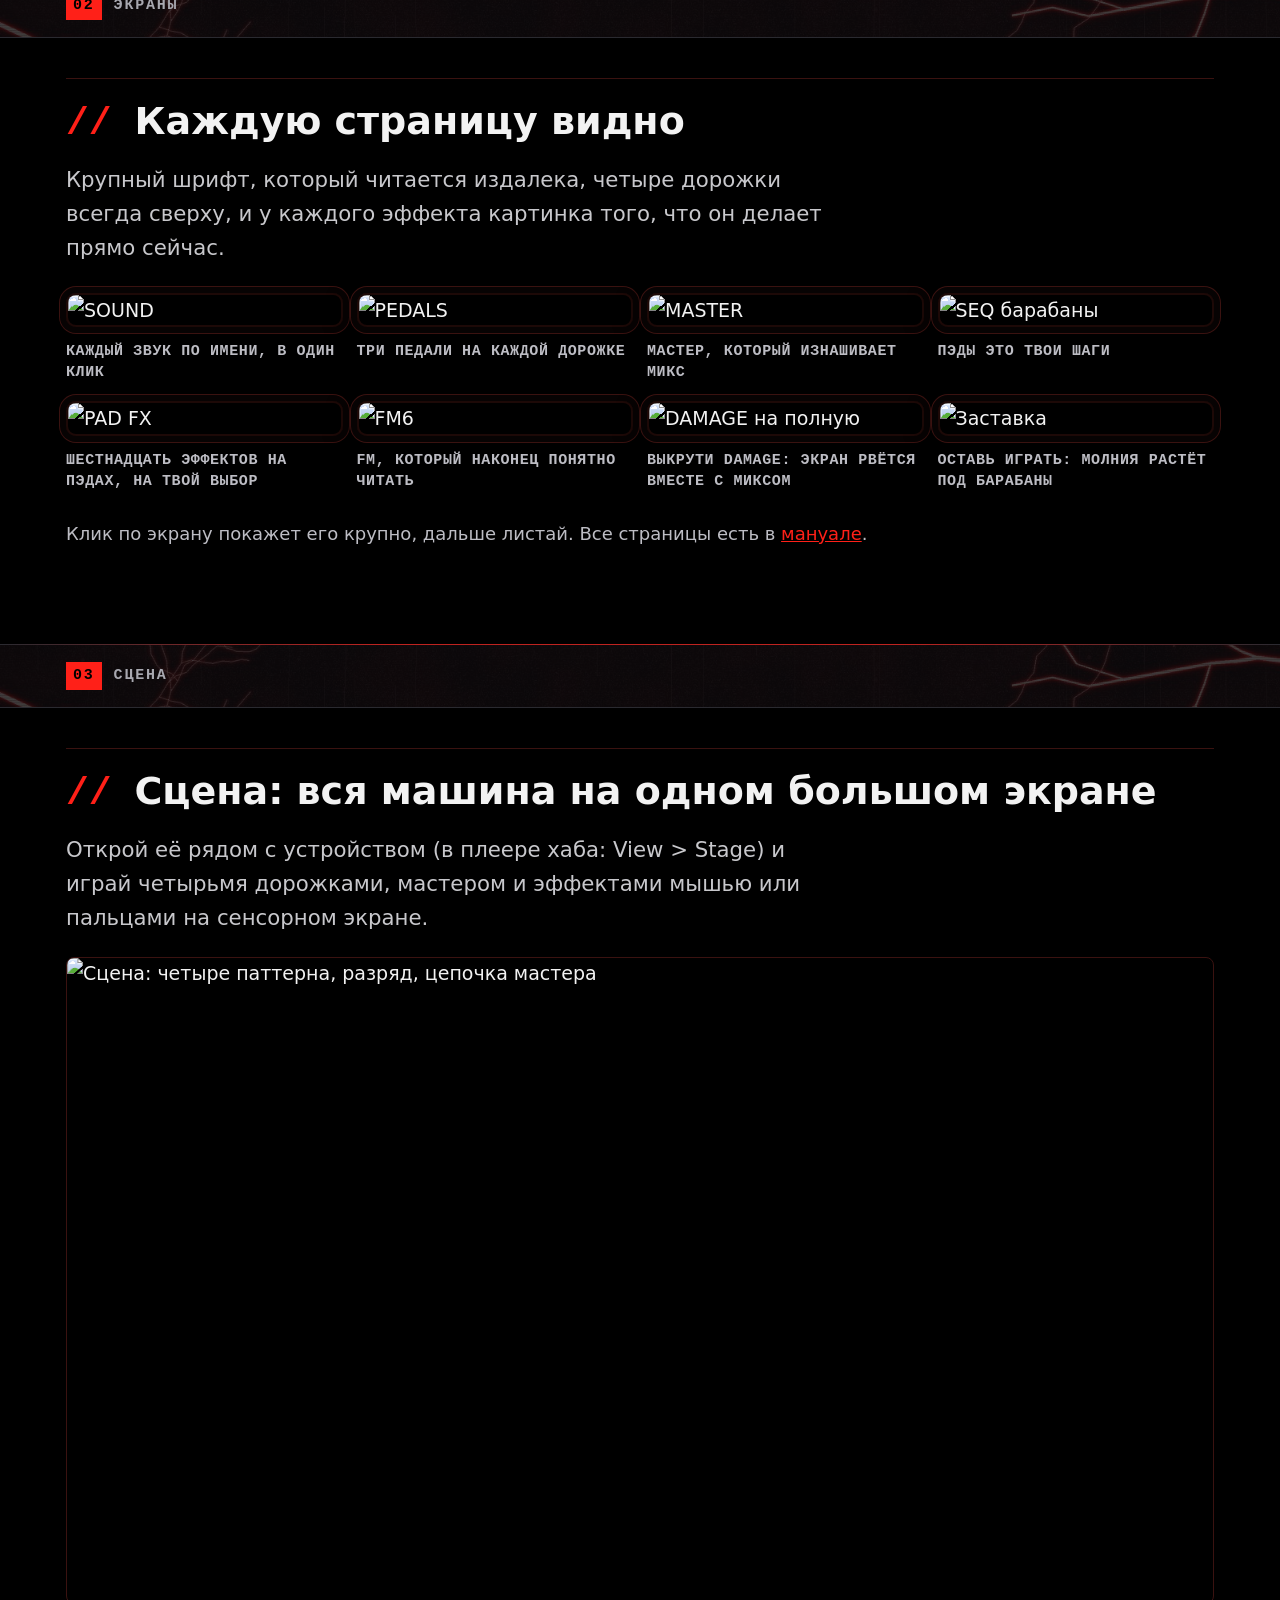
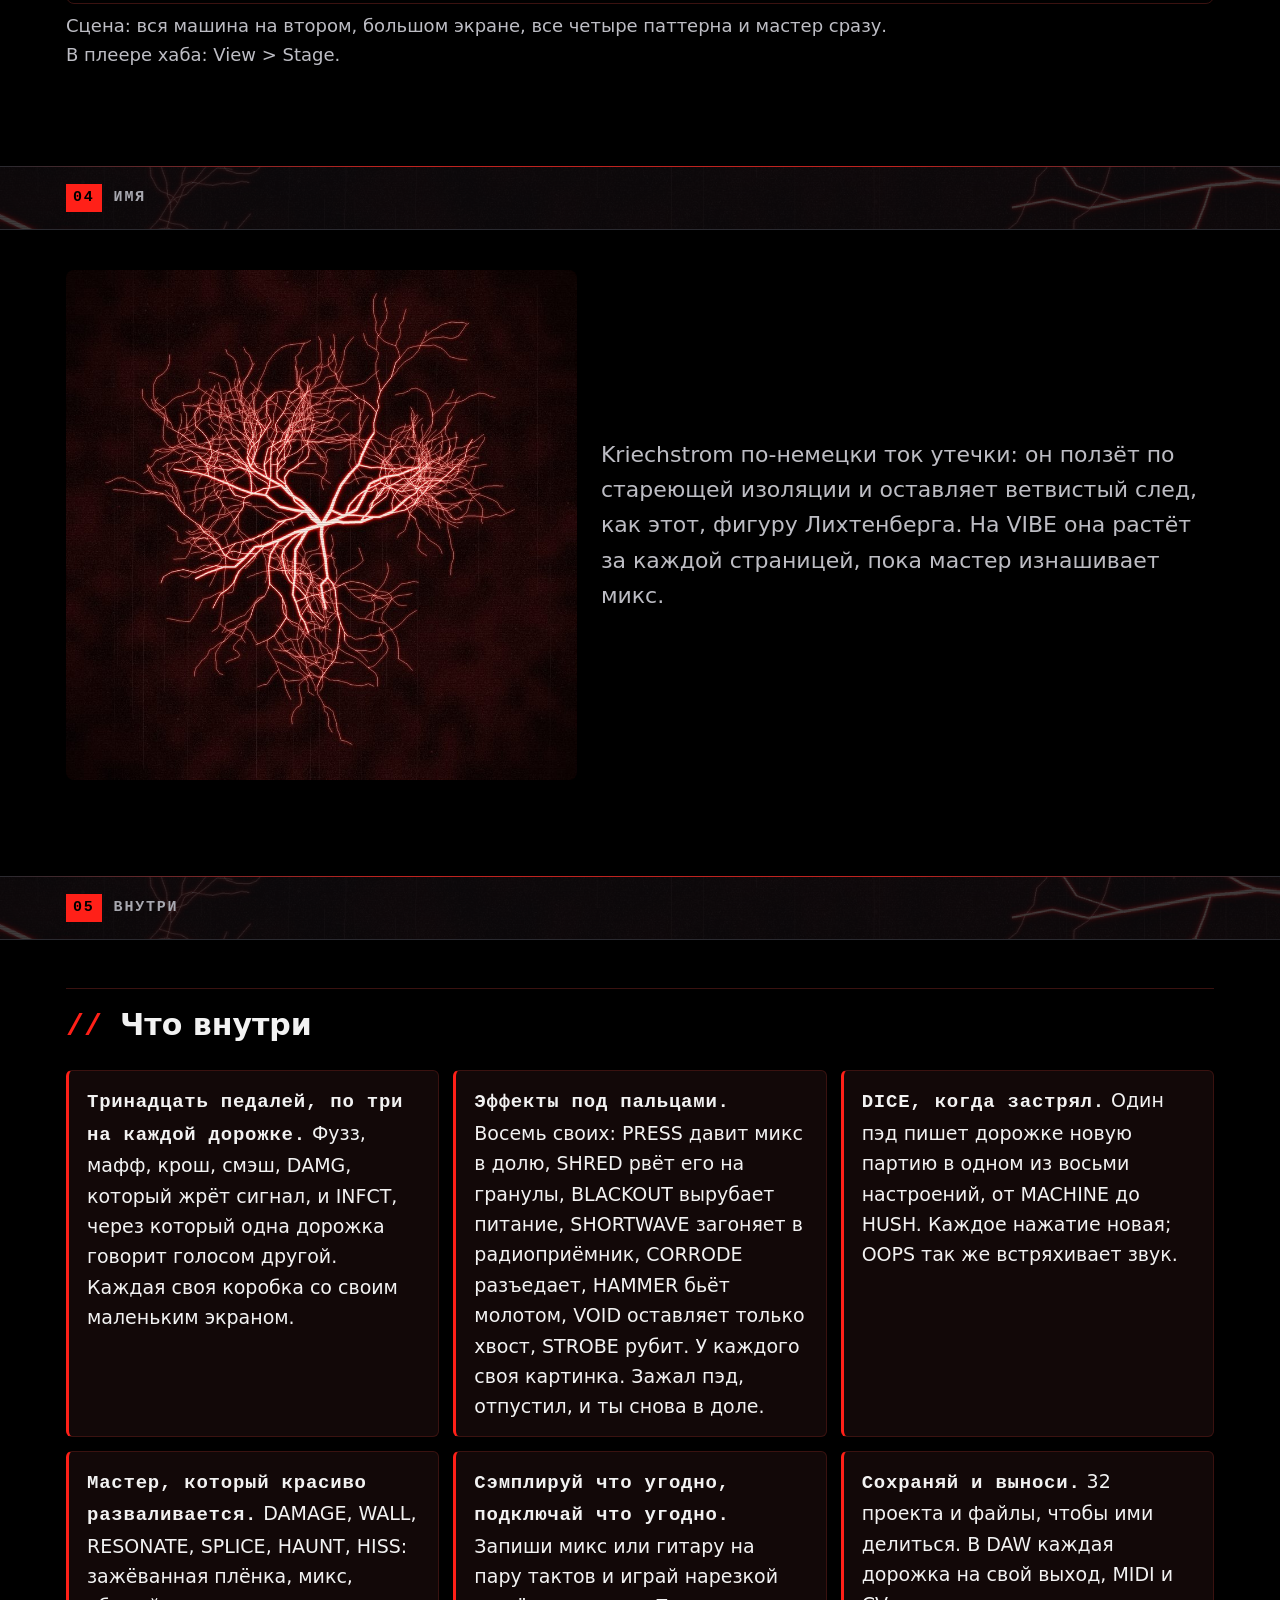
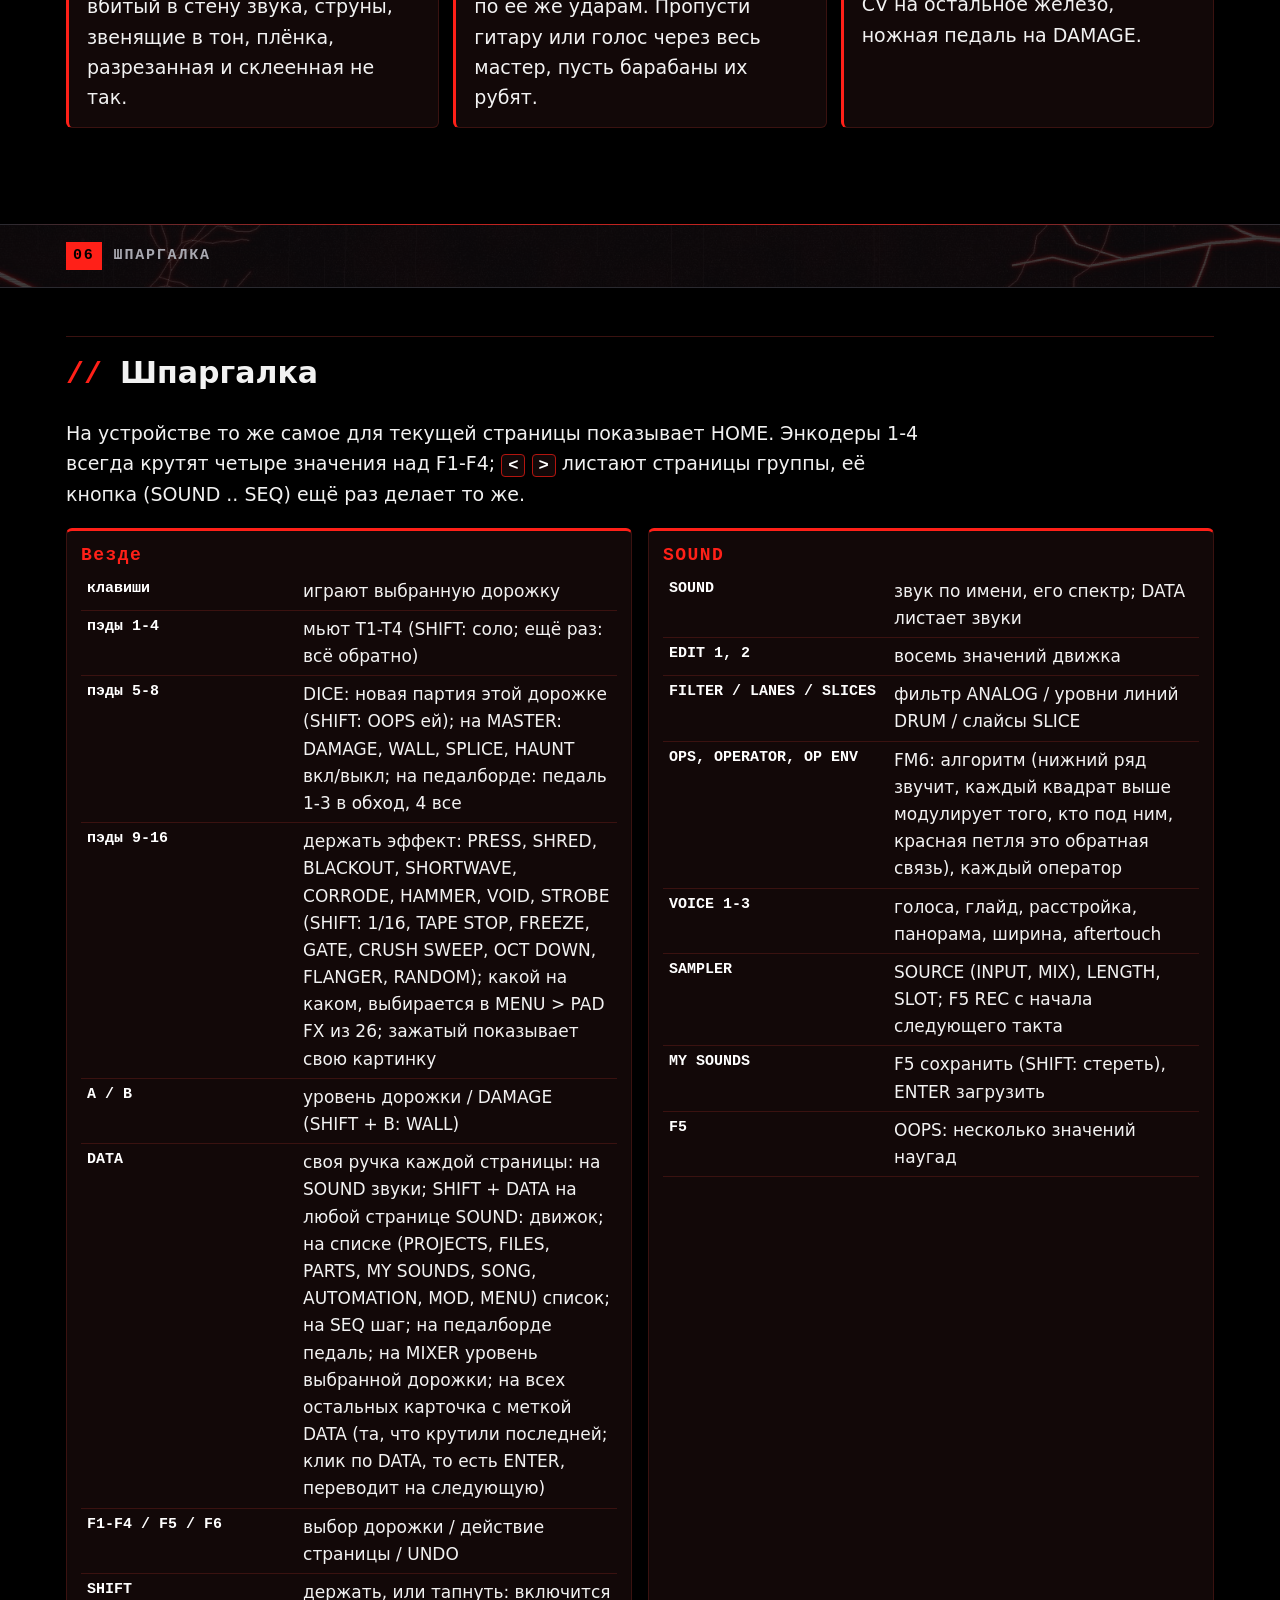
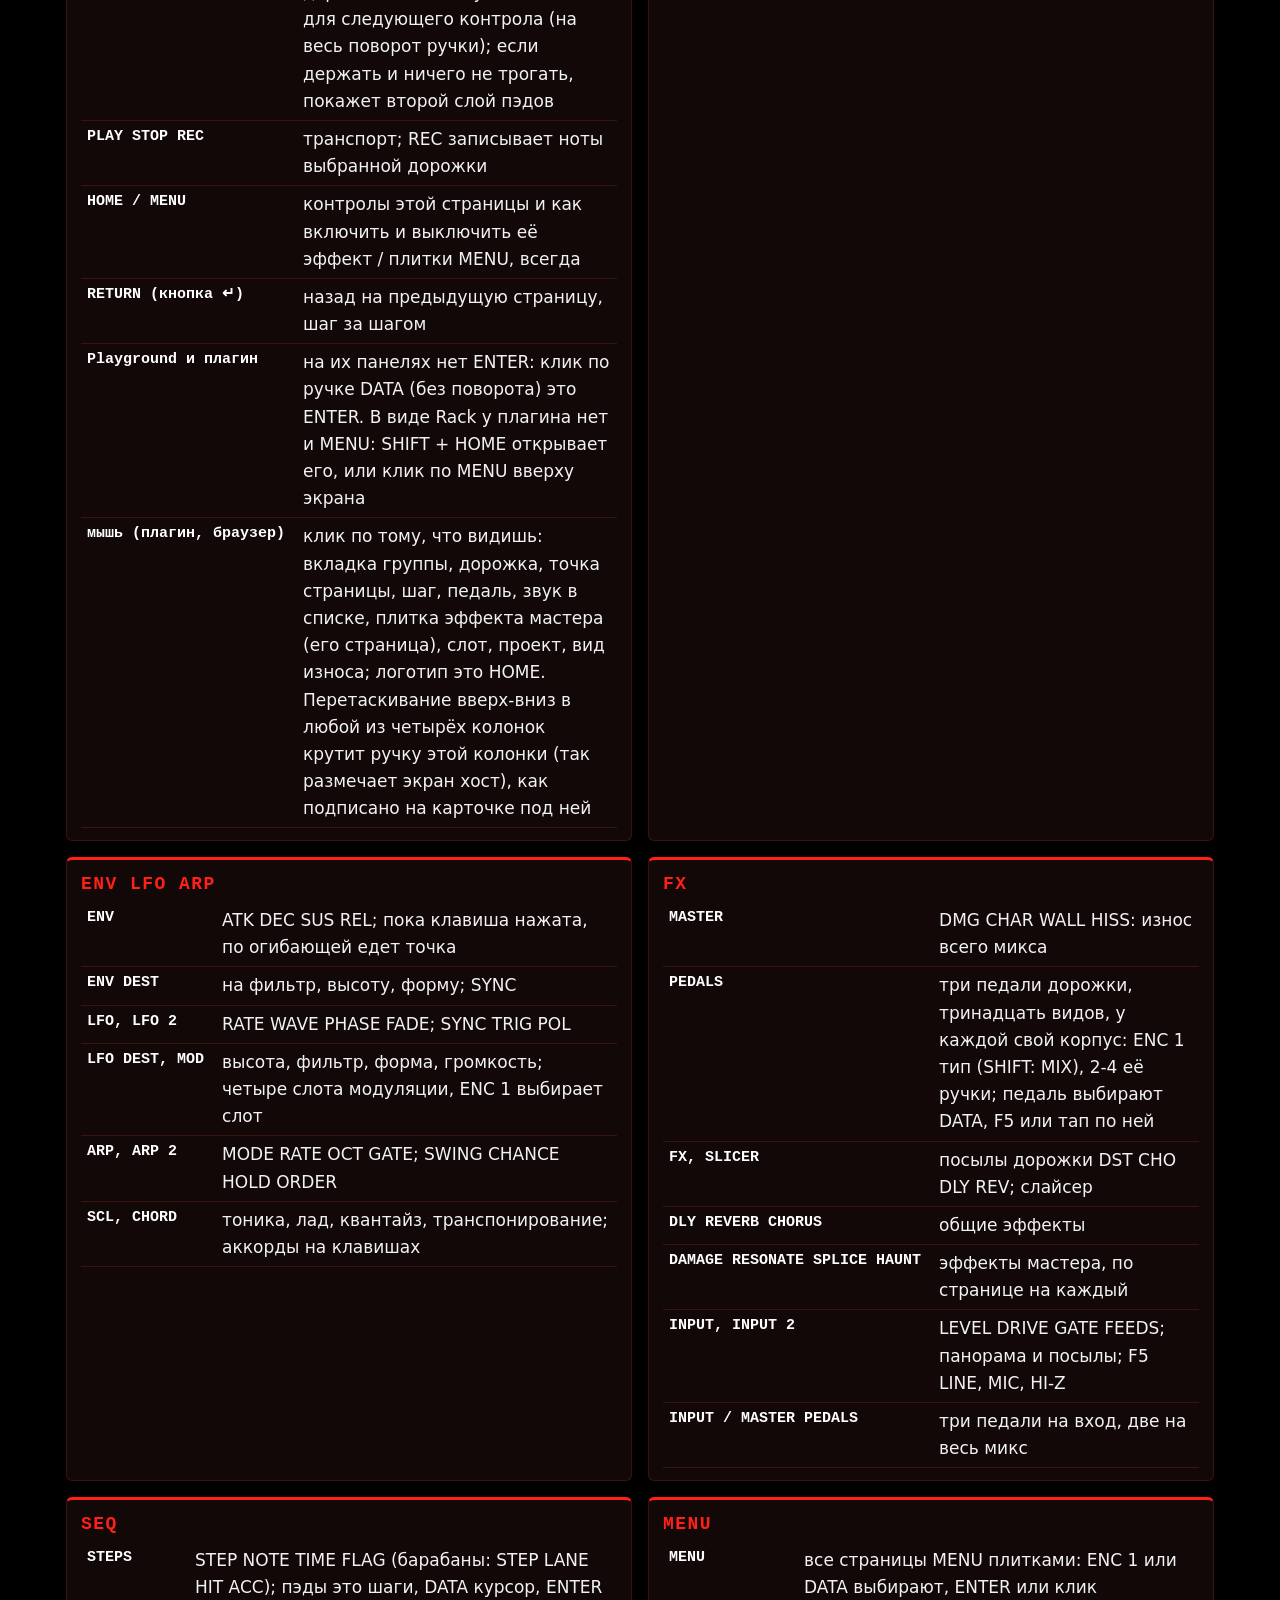
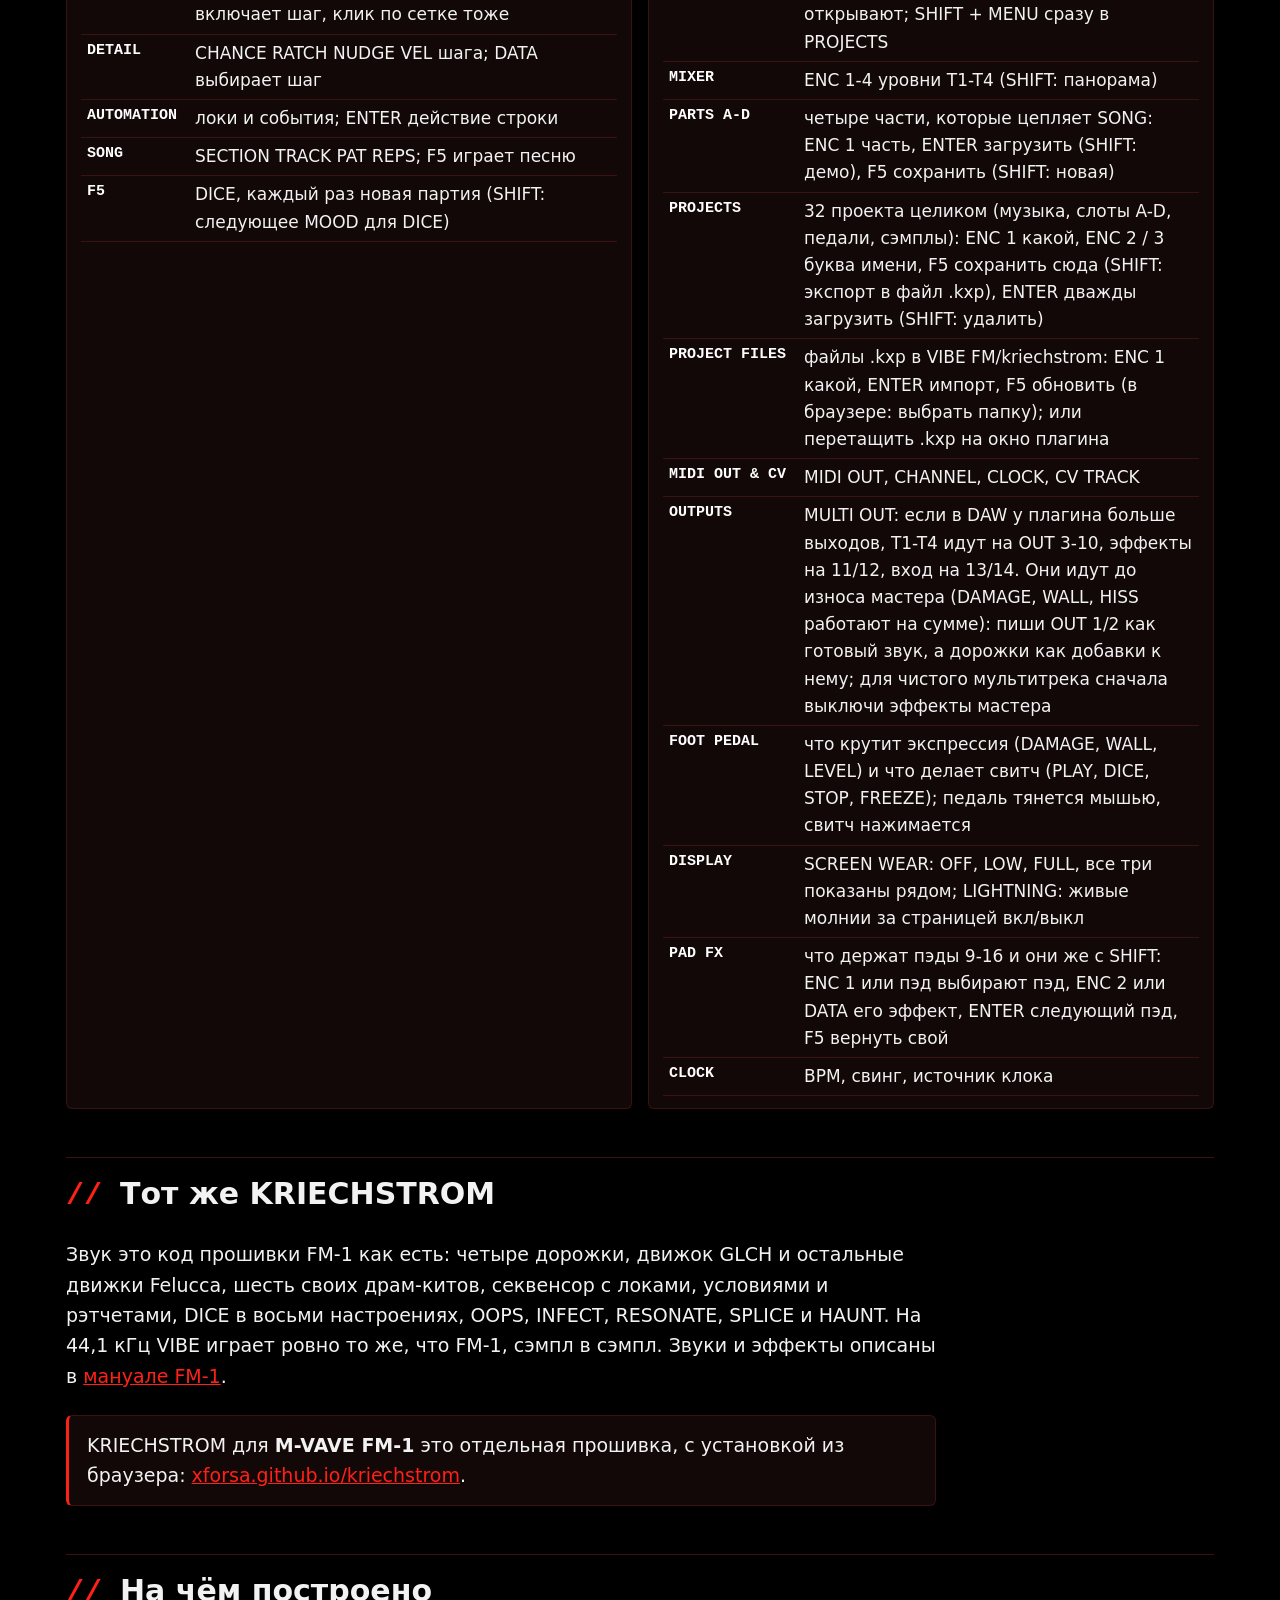
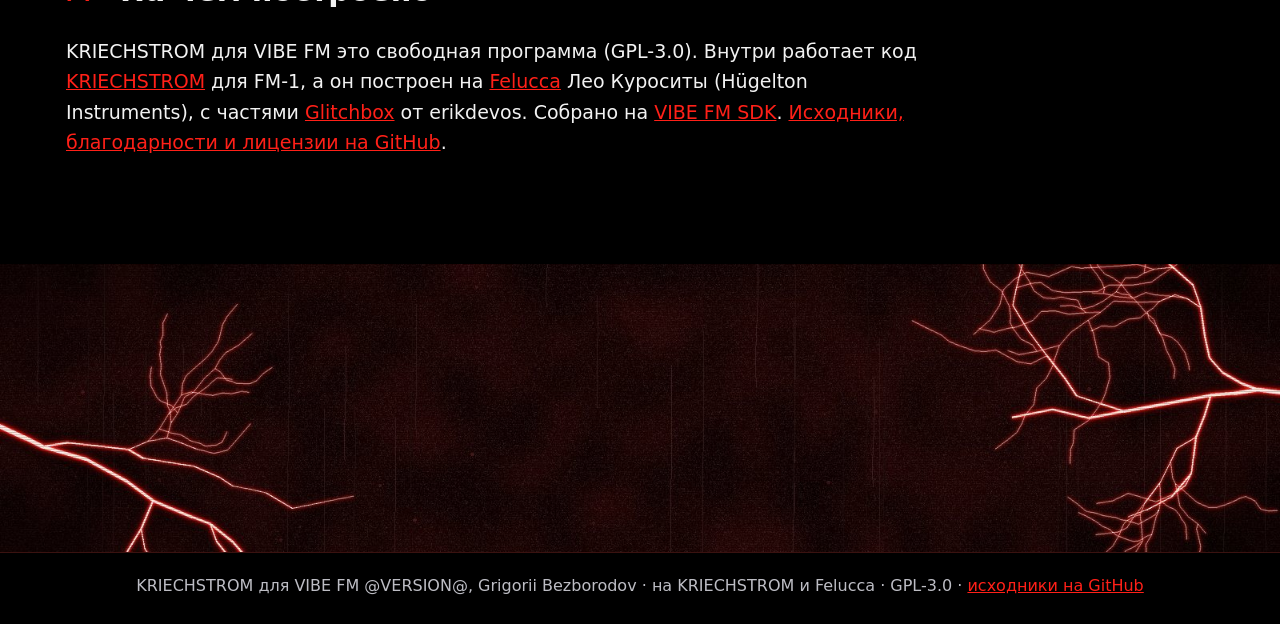
==== commit fa0a09ea: "0.5.16: eight punch-in effects of the VIBE's own on pads 9-16 and the stage, each held effect's pict" ====
--- a/site/ru.html
+++ b/site/ru.html
@@ -80,8 +80,9 @@
 <ul class="feats grid reveal">
   <li><b>Тринадцать педалей, по три на каждой дорожке.</b> Фузз, мафф, крош, смэш, DAMG, который жрёт сигнал, и INFCT,
     через который одна дорожка говорит голосом другой. Каждая своя коробка со своим маленьким экраном.</li>
-  <li><b>Шестнадцать эффектов под пальцами.</b> Остановка плёнки, заморозка, заикание, крош-свип, флэнжер, октава вниз:
-    зажал пэд, отпустил, и ты снова в доле. Какой эффект на каком пэде, решаешь сам.</li>
+  <li><b>Эффекты под пальцами.</b> Восемь своих: PRESS давит микс в долю, SHRED рвёт его на гранулы, BLACKOUT
+    вырубает питание, SHORTWAVE загоняет в радиоприёмник, CORRODE разъедает, HAMMER бьёт молотом, VOID оставляет только
+    хвост, STROBE рубит. У каждого своя картинка. Зажал пэд, отпустил, и ты снова в доле.</li>
   <li><b>DICE, когда застрял.</b> Один пэд пишет дорожке новую партию в одном из восьми настроений, от MACHINE до HUSH.
     Каждое нажатие новая; OOPS так же встряхивает звук.</li>
   <li><b>Мастер, который красиво разваливается.</b> DAMAGE, WALL, RESONATE, SPLICE, HAUNT, HISS: зажёванная плёнка,
@@ -101,7 +102,7 @@
 <tr><td>клавиши</td><td>играют выбранную дорожку</td></tr>
 <tr><td>пэды 1-4</td><td>мьют T1-T4 (SHIFT: соло; ещё раз: всё обратно)</td></tr>
 <tr><td>пэды 5-8</td><td>DICE: новая партия этой дорожке (SHIFT: OOPS ей); на MASTER: DAMAGE, WALL, SPLICE, HAUNT вкл/выкл; на педалборде: педаль 1-3 в обход, 4 все</td></tr>
-<tr><td>пэды 9-16</td><td>держать эффект: 1/16, TAPE STOP, FREEZE, GATE, CRUSH SWEEP, OCT DOWN, FLANGER, RANDOM (SHIFT: ROLL, REV THROW, ECHO THROW, LPF, HPF, OCT UP, PHASER, 1/32); какой на каком, выбирается в MENU &gt; PAD FX</td></tr>
+<tr><td>пэды 9-16</td><td>держать эффект: PRESS, SHRED, BLACKOUT, SHORTWAVE, CORRODE, HAMMER, VOID, STROBE (SHIFT: 1/16, TAPE STOP, FREEZE, GATE, CRUSH SWEEP, OCT DOWN, FLANGER, RANDOM); какой на каком, выбирается в MENU &gt; PAD FX из 26; зажатый показывает свою картинку</td></tr>
 <tr><td>A / B</td><td>уровень дорожки / DAMAGE (SHIFT + B: WALL)</td></tr>
 <tr><td>DATA</td><td>своя ручка каждой страницы: на SOUND звуки; SHIFT + DATA на любой странице SOUND: движок; на списке (PROJECTS, FILES, PARTS, MY SOUNDS, SONG, AUTOMATION, MOD, MENU) список; на SEQ шаг; на педалборде педаль; на MIXER уровень выбранной дорожки; на всех остальных карточка с меткой DATA (та, что крутили последней; клик по DATA, то есть ENTER, переводит на следующую)</td></tr>
 <tr><td>F1-F4 / F5 / F6</td><td>выбор дорожки / действие страницы / UNDO</td></tr>
--- a/site/style.css
+++ b/site/style.css
@@ -263,13 +263,15 @@
 p.intro { margin: 0 0 22px; font-size: 1.12em; color: #c8c8cc; max-width: 760px; }
 .shots { grid-template-columns: repeat(4, 1fr); gap: 18px 14px; }   /* (eight screens: four and four) */
 @media (max-width: 900px) { .shots { grid-template-columns: repeat(2, 1fr); } }
-/* between the blocks: a full-width strip of current, the block's number and name on it, TE's way */
-.cut { position: relative; width: 100vw; margin: 90px 0 44px calc(50% - 50vw); height: 130px;
-  background: #000 url(media/band.jpg) center / cover no-repeat; border-top: 2px solid var(--red); border-bottom: 2px solid var(--red);
-  box-shadow: 0 0 40px rgba(230, 36, 20, .35); display: flex; align-items: center; justify-content: center; gap: 18px; }
-.cut::before { content: ""; position: absolute; inset: 0; background: linear-gradient(180deg, rgba(0,0,0,.55), rgba(0,0,0,.15) 50%, rgba(0,0,0,.55)); }
-.cut span { position: relative; font-family: "IBM Plex Mono", ui-monospace, monospace; letter-spacing: .14em; }
-.cut-n { background: #fff; color: #000; font-weight: 800; font-size: 26px; padding: 4px 10px; }
-.cut-t { color: #fff; font-weight: 800; font-size: 26px; text-shadow: 0 0 18px rgba(230,36,20,.9); }
-@media (max-width: 600px) { .cut { height: 90px; margin-top: 60px; } .cut-n, .cut-t { font-size: 18px; } }
+/* between the blocks: a quiet strip across the page, the current in it faint; the block's index small at the left,
+ * as a TE manual numbers its pages. It parts the blocks without shouting over them */
+.cut { position: relative; width: 100vw; margin: 96px 0 40px calc(50% - 50vw); height: 64px; background: #0b0b0d;
+  border-top: 1px solid #2a2a30; border-bottom: 1px solid #2a2a30; display: flex; align-items: center; }
+.cut::before { content: ""; position: absolute; inset: 0; background: url(media/band.jpg) center / cover no-repeat; opacity: .22; }
+.cut::after { content: ""; position: absolute; left: 0; top: -1px; width: 100%; height: 1px;
+  background: linear-gradient(90deg, transparent, var(--red) 30%, var(--red) 70%, transparent); opacity: .7; }
+.cut span { position: relative; font-family: "IBM Plex Mono", ui-monospace, monospace; letter-spacing: .12em; font-size: 15px; }
+.cut-n { margin-left: max(16px, calc(50vw - 574px)); background: var(--red); color: #000; font-weight: 700; padding: 2px 7px; }
+.cut-t { margin-left: 12px; color: #a8a8b0; font-weight: 600; }
+@media (max-width: 600px) { .cut { height: 48px; margin-top: 60px; } }
 html, body { overflow-x: hidden; }   /* (the strips are as wide as the window) */
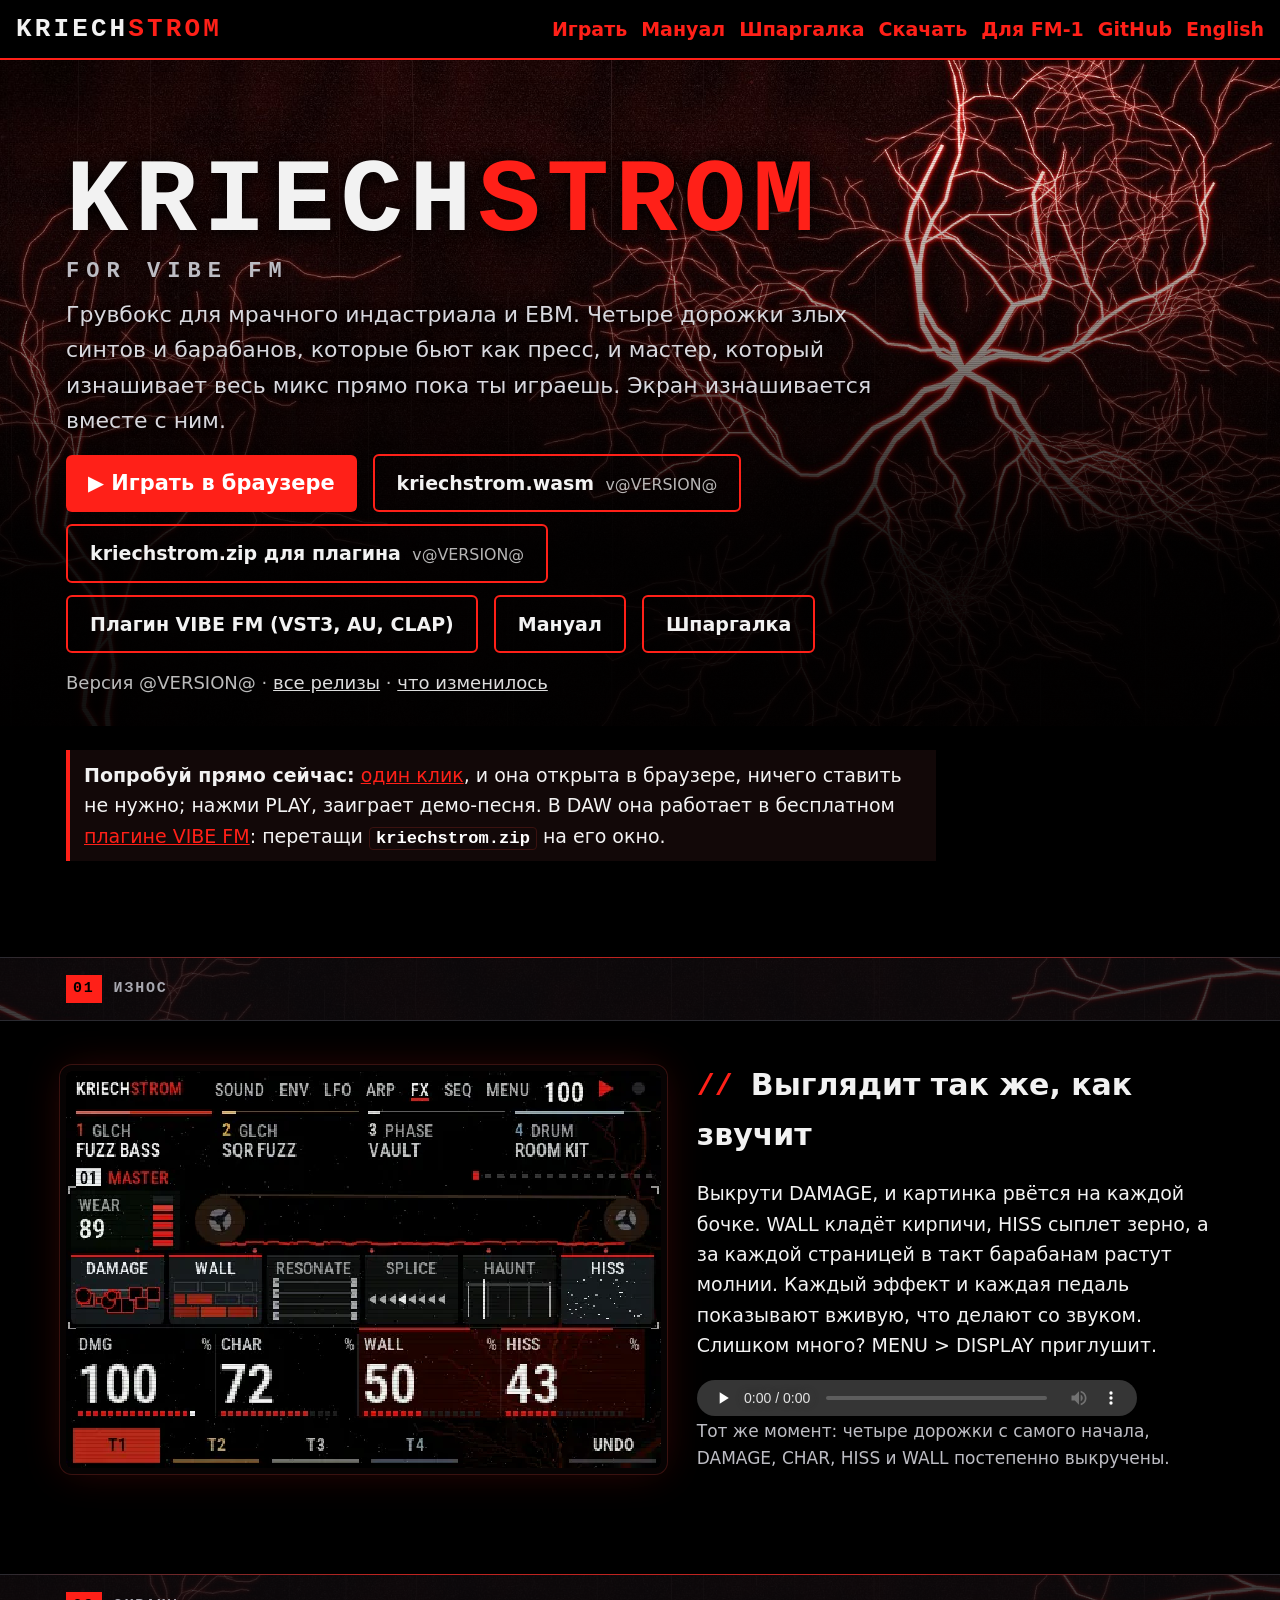
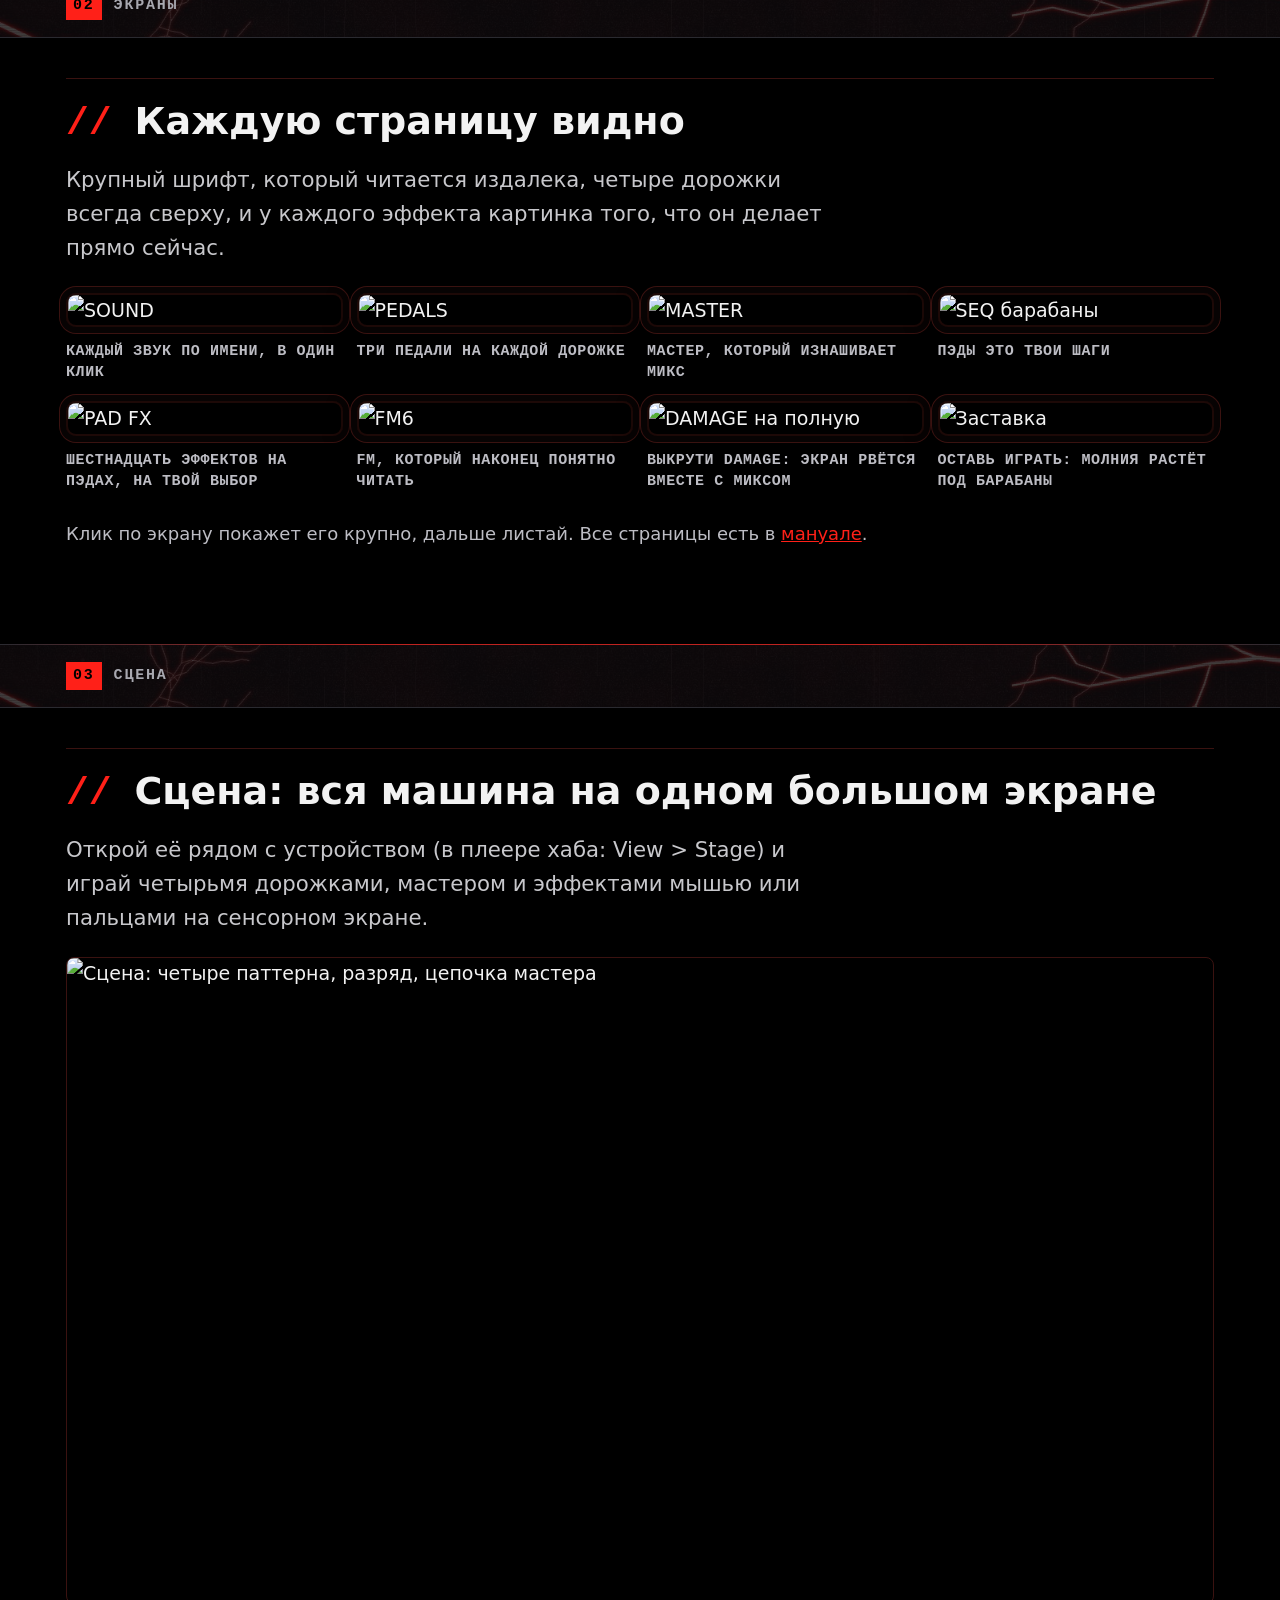
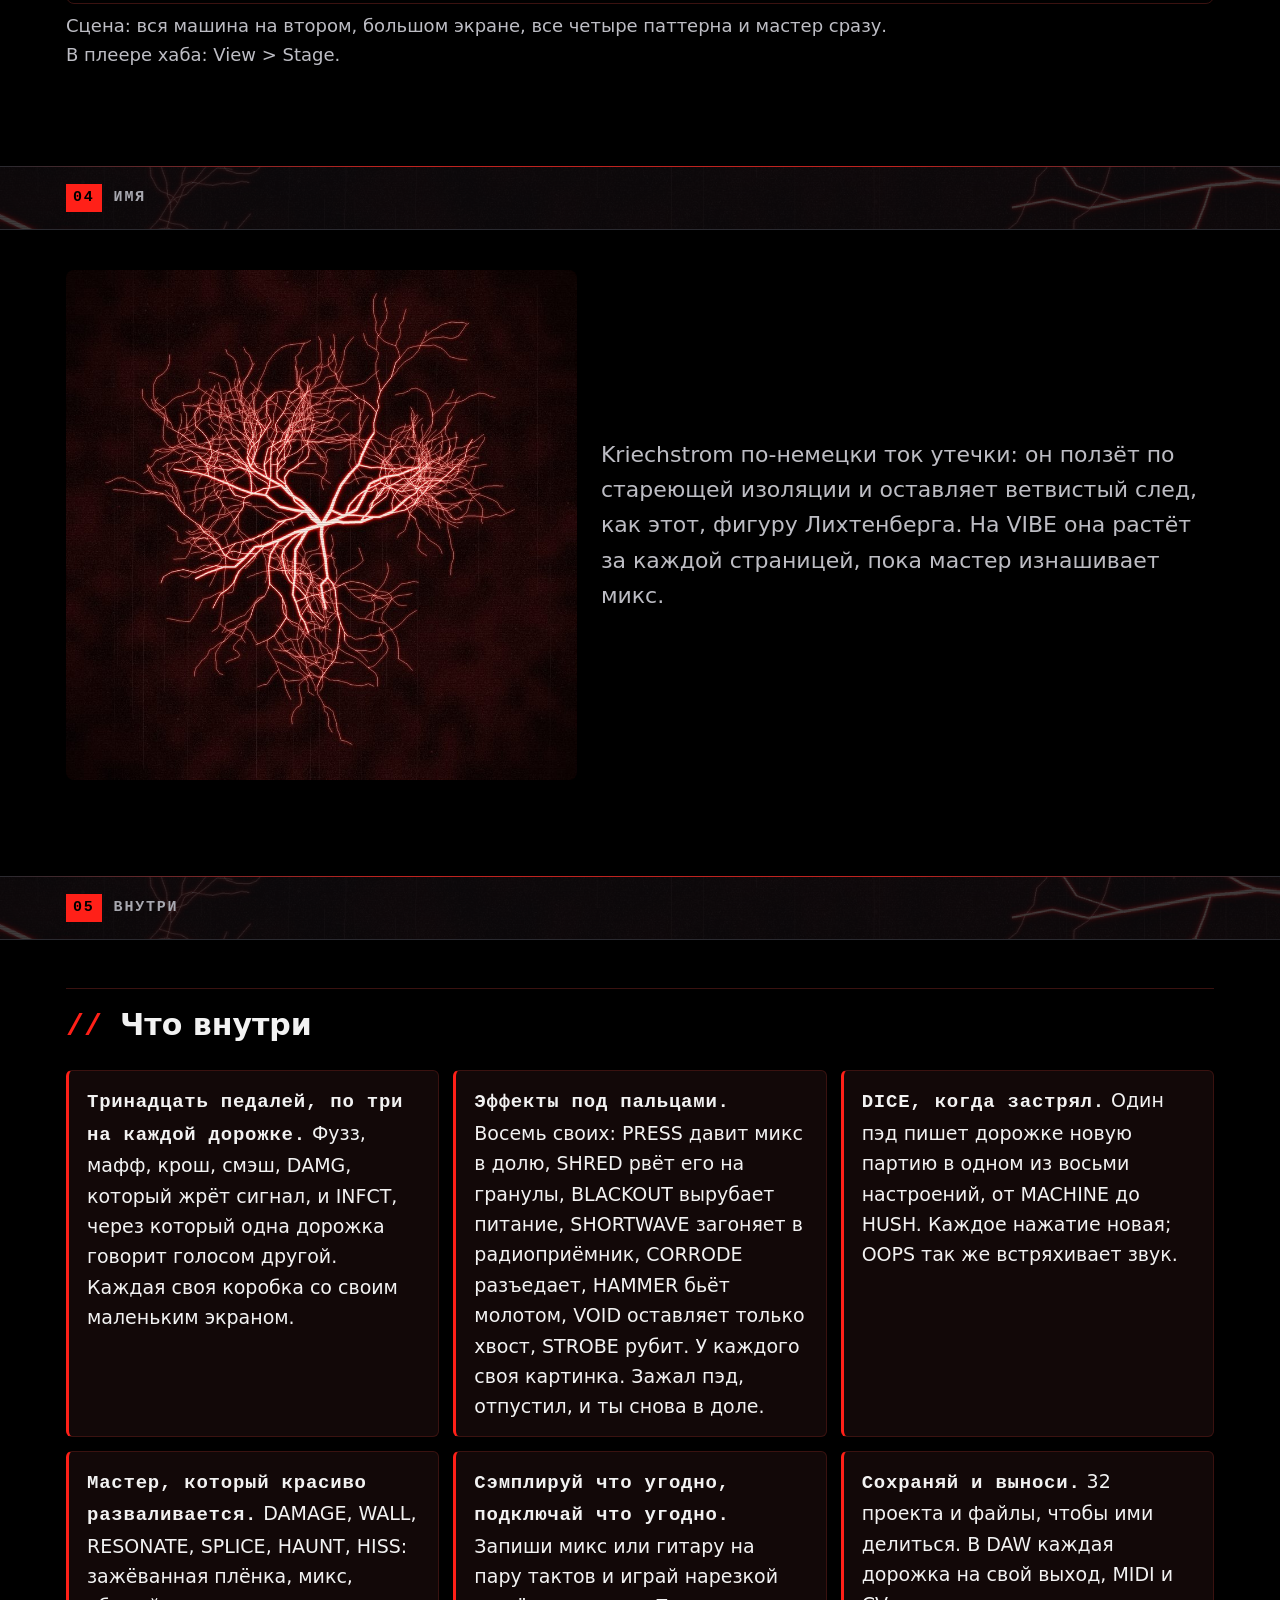
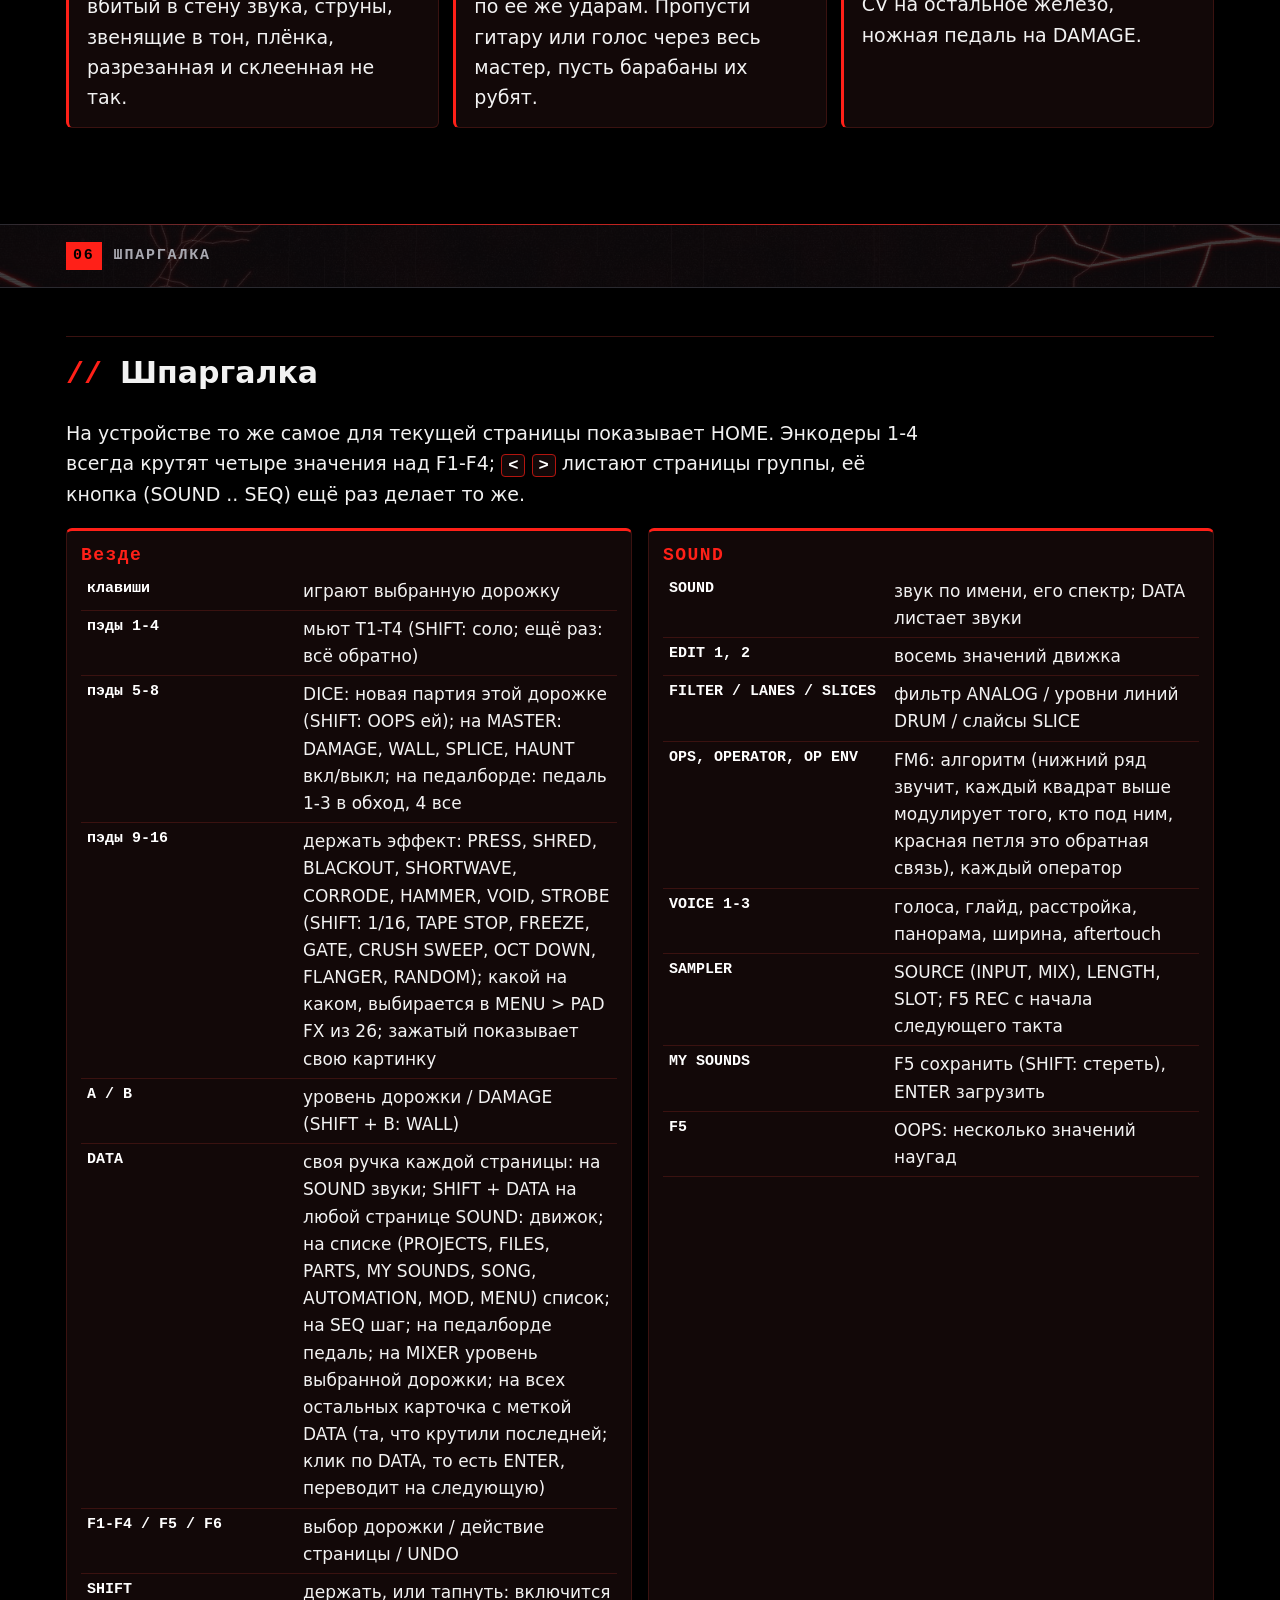
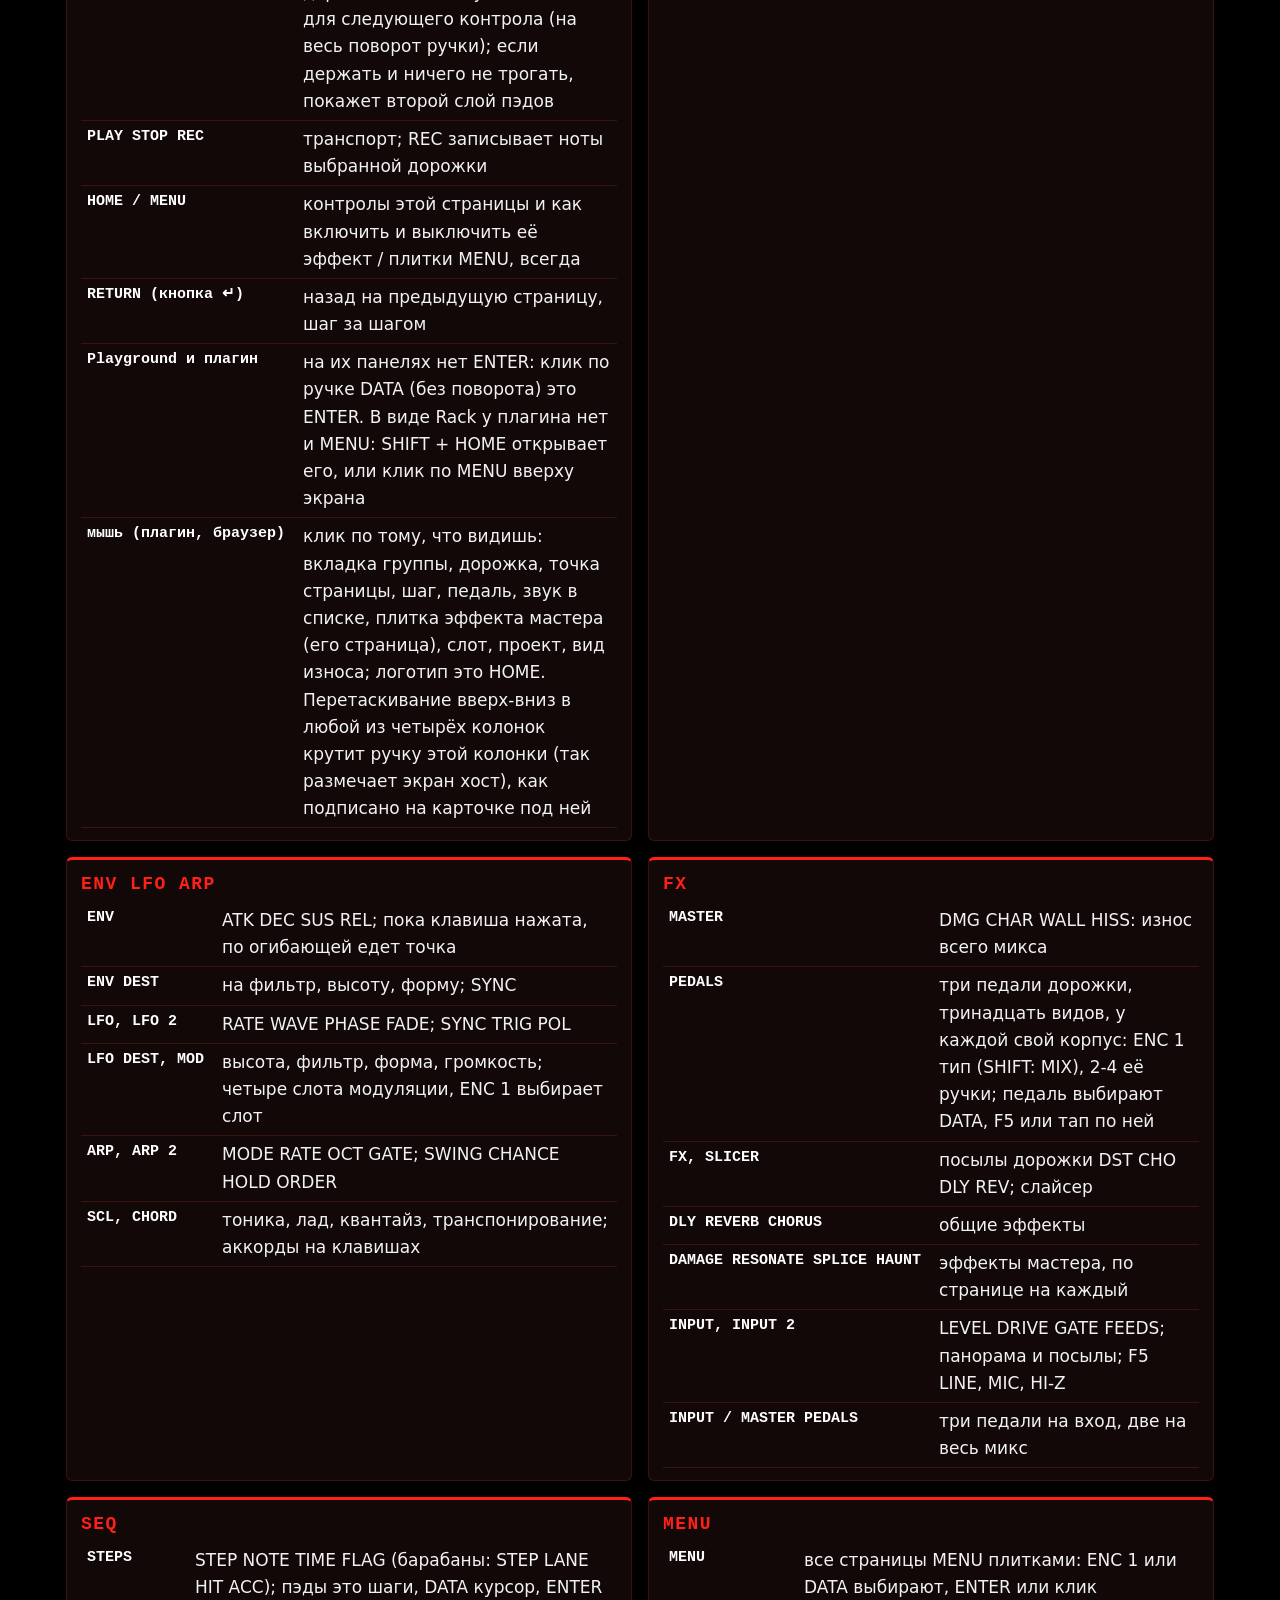
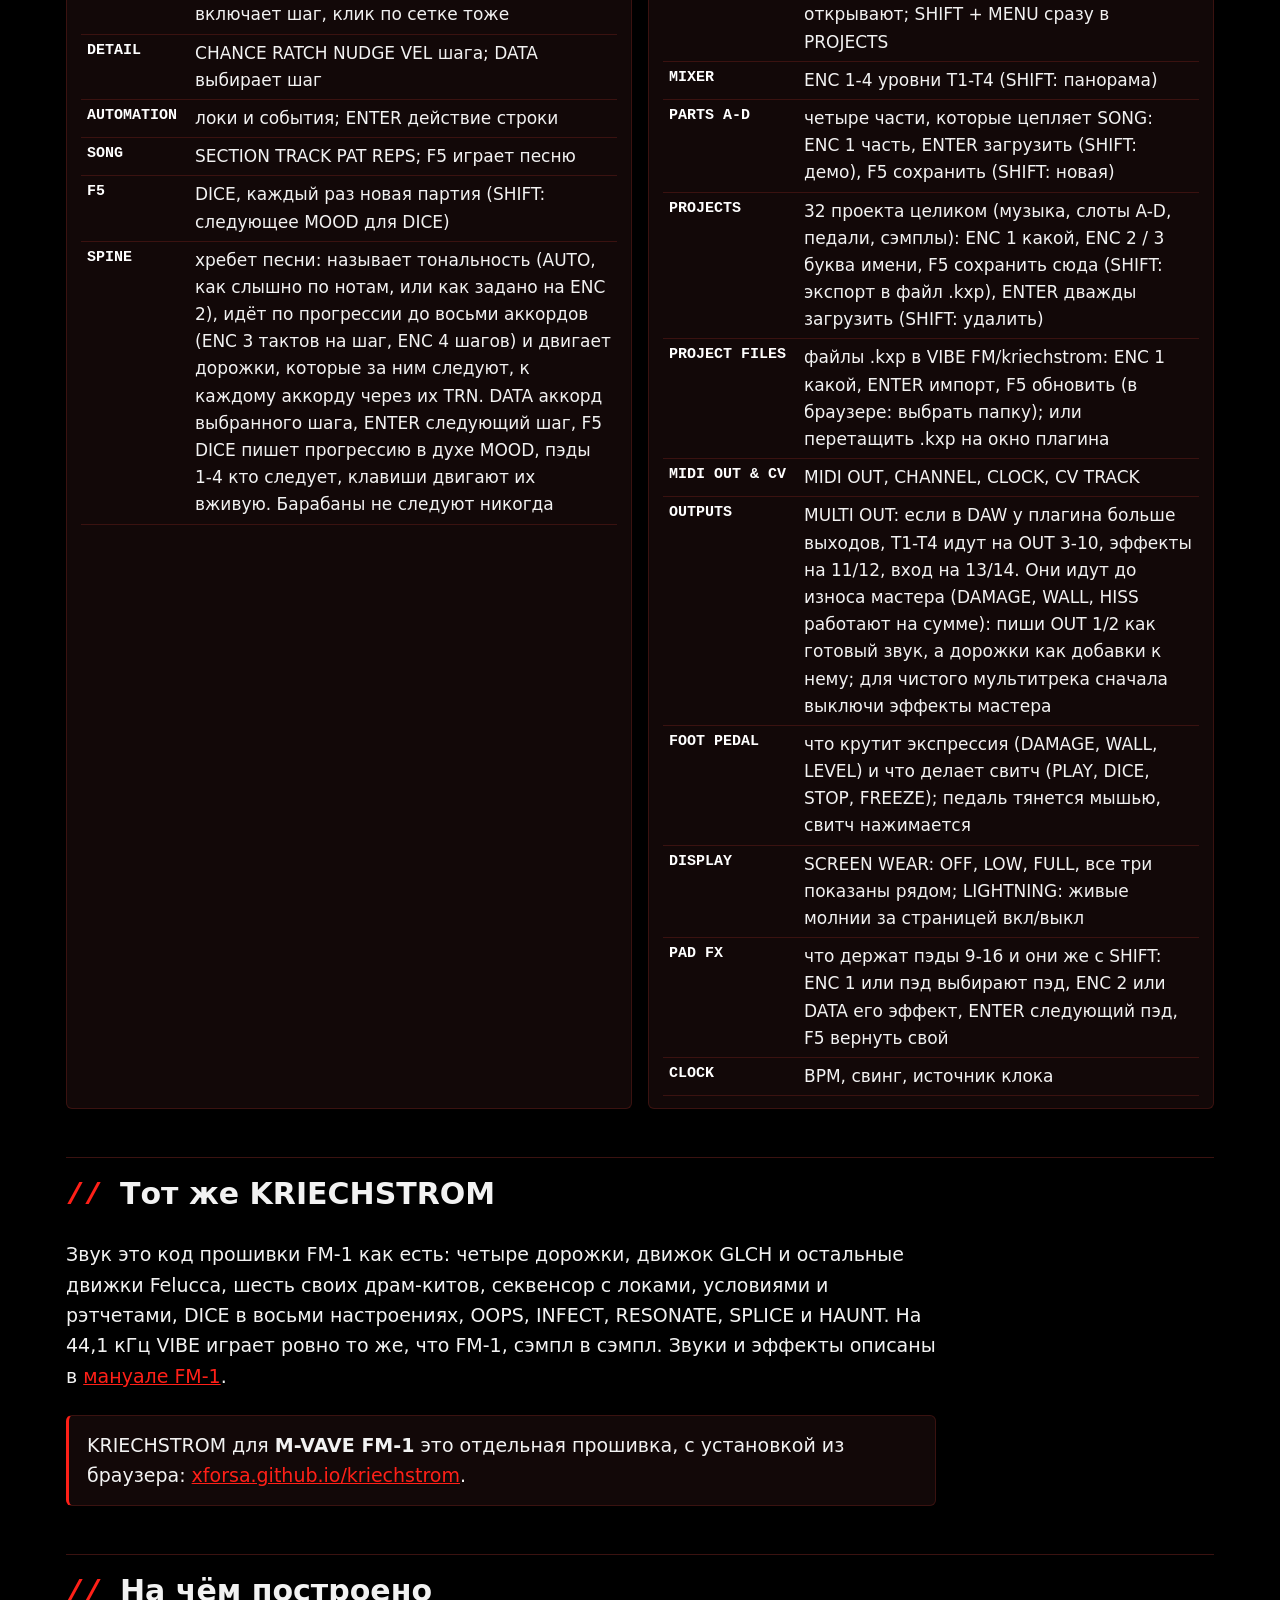
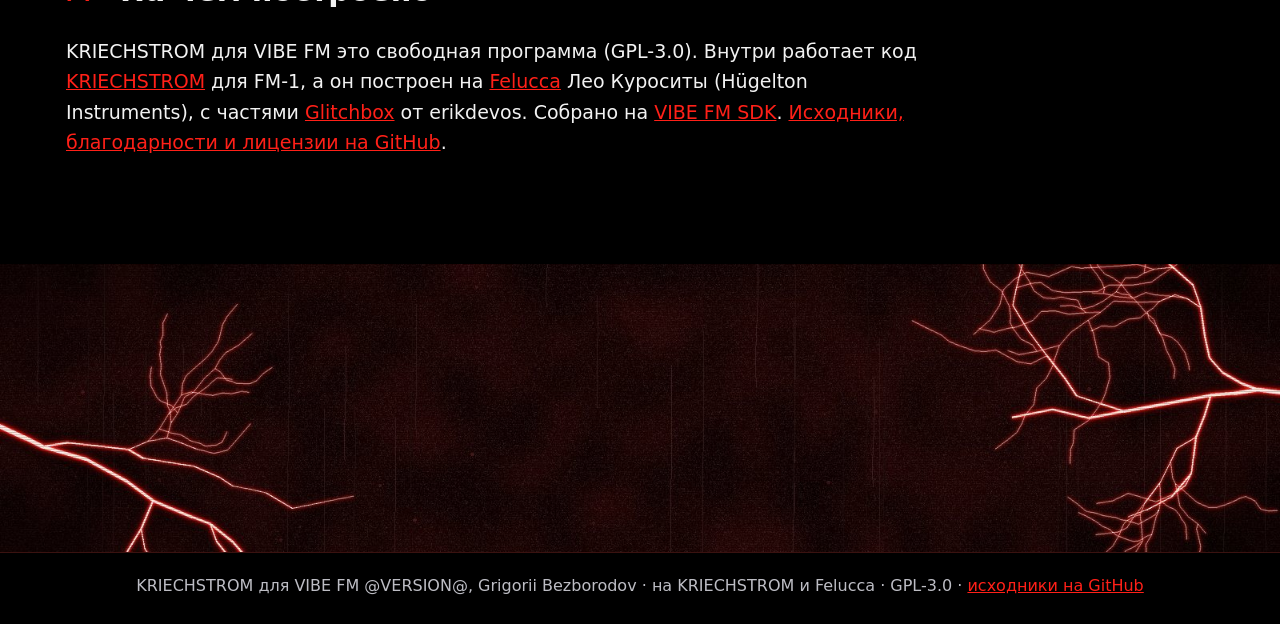
==== commit b18cc161: "0.5.17: SEQ > SPINE, the key as heard, a progression the following tracks move with, DICE for it, th" ====
--- a/site/ru.html
+++ b/site/ru.html
@@ -150,6 +150,7 @@
 <tr><td>AUTOMATION</td><td>локи и события; ENTER действие строки</td></tr>
 <tr><td>SONG</td><td>SECTION TRACK PAT REPS; F5 играет песню</td></tr>
 <tr><td>F5</td><td>DICE, каждый раз новая партия (SHIFT: следующее MOOD для DICE)</td></tr>
+<tr><td>SPINE</td><td>хребет песни: называет тональность (AUTO, как слышно по нотам, или как задано на ENC 2), идёт по прогрессии до восьми аккордов (ENC 3 тактов на шаг, ENC 4 шагов) и двигает дорожки, которые за ним следуют, к каждому аккорду через их TRN. DATA аккорд выбранного шага, ENTER следующий шаг, F5 DICE пишет прогрессию в духе MOOD, пэды 1-4 кто следует, клавиши двигают их вживую. Барабаны не следуют никогда</td></tr>
 </table></section>
 
 <section><h3>MENU</h3><table>
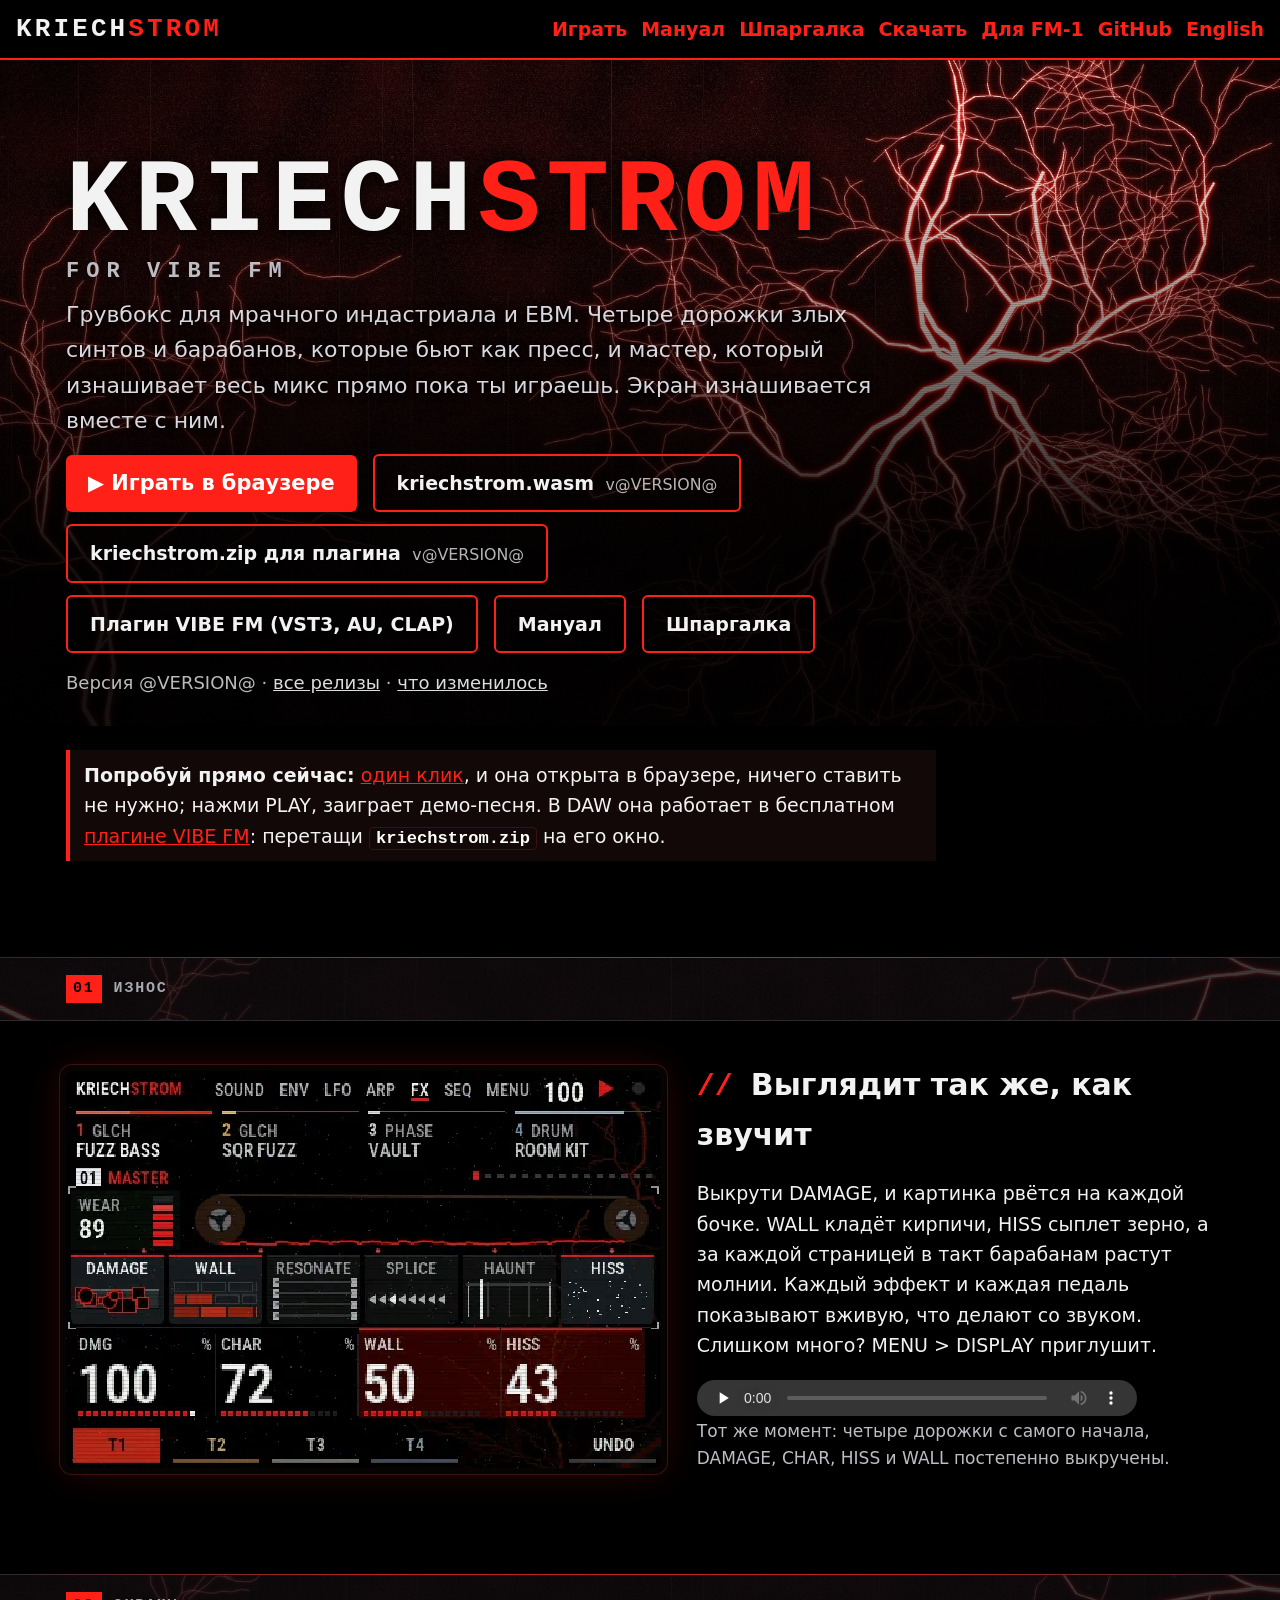
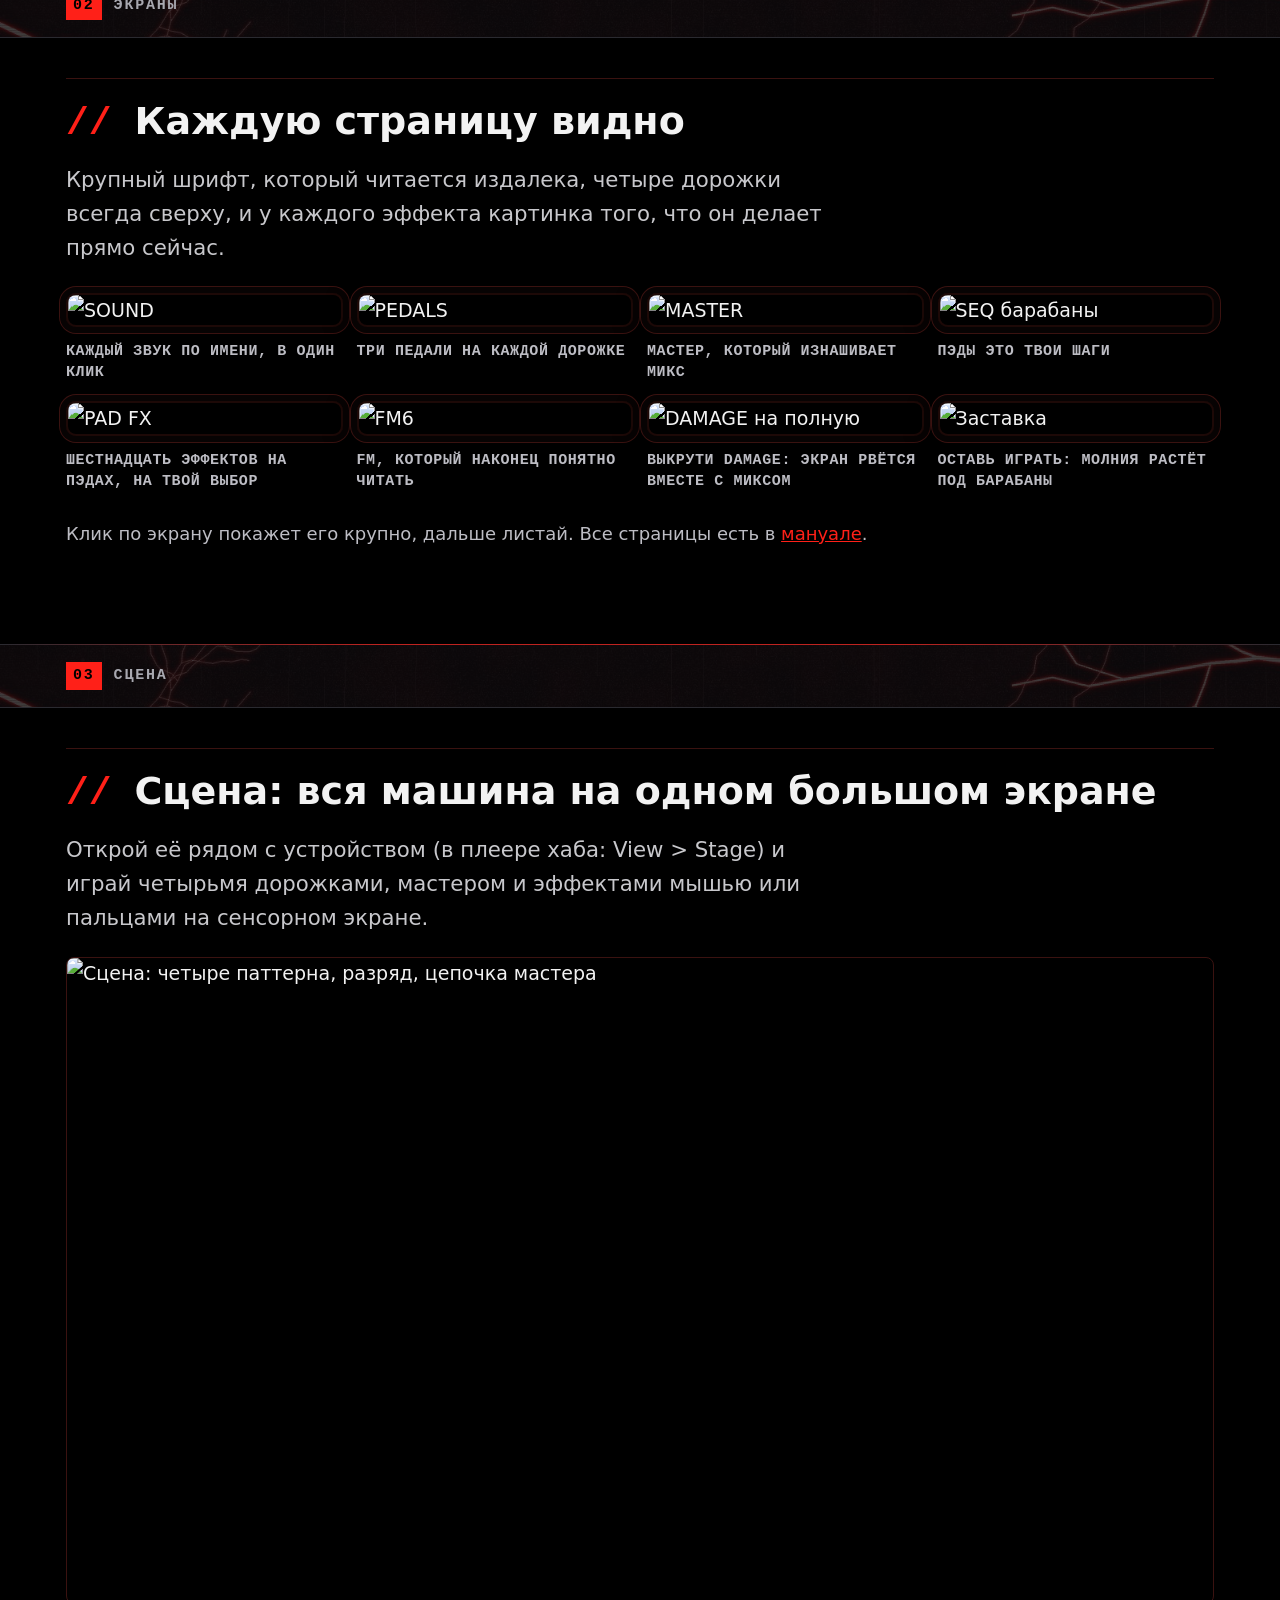
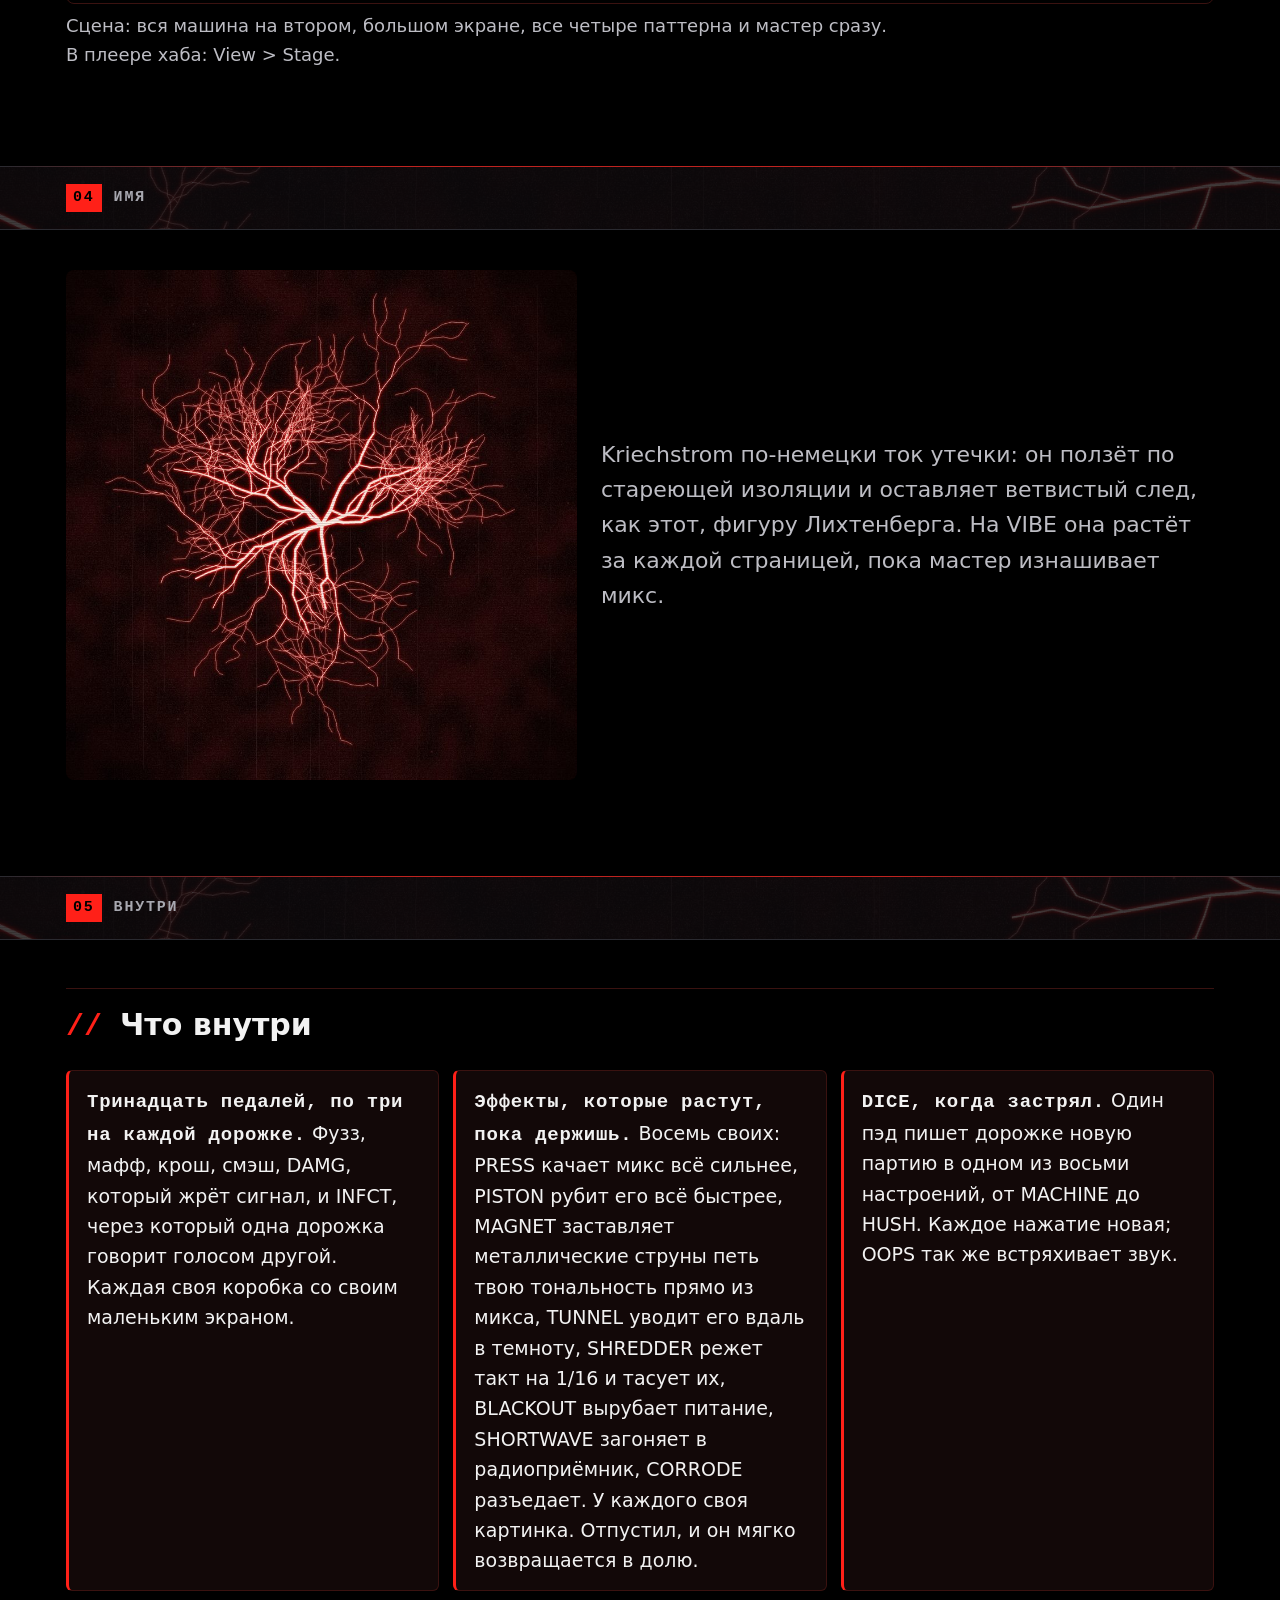
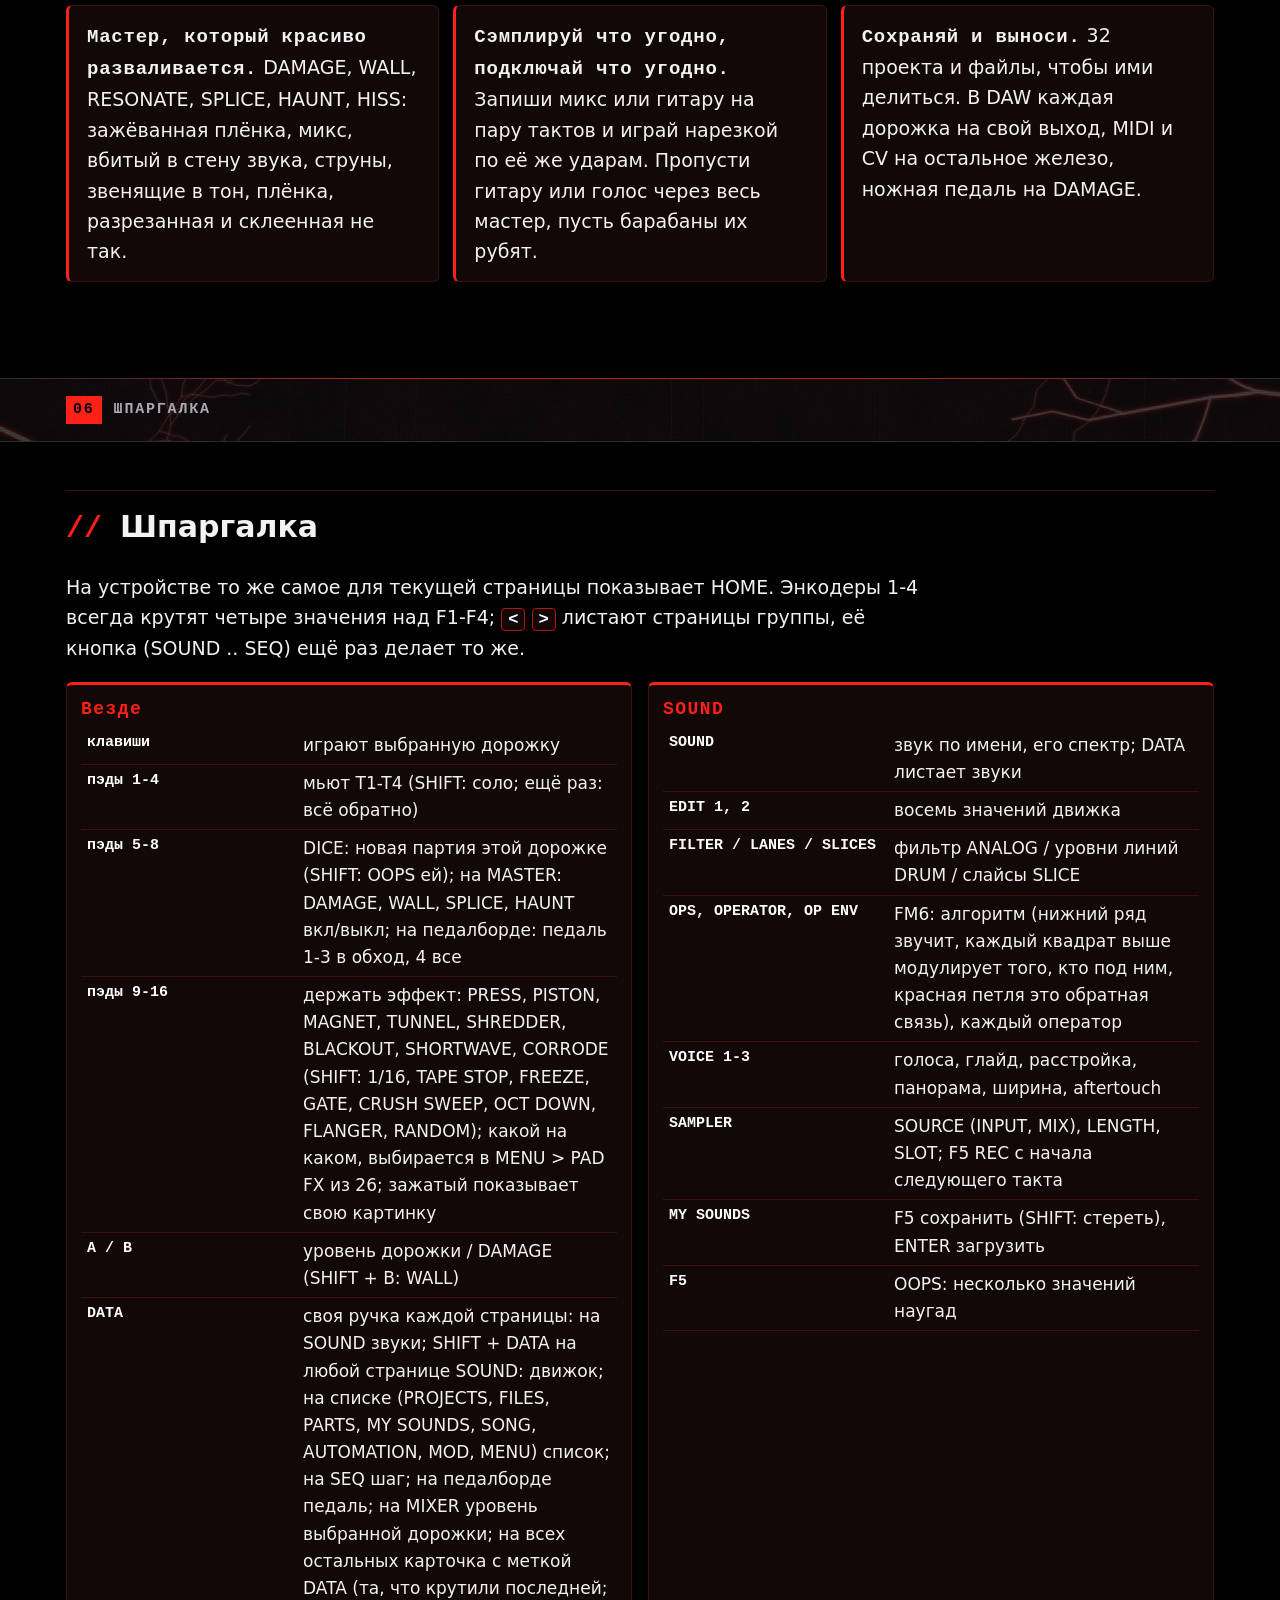
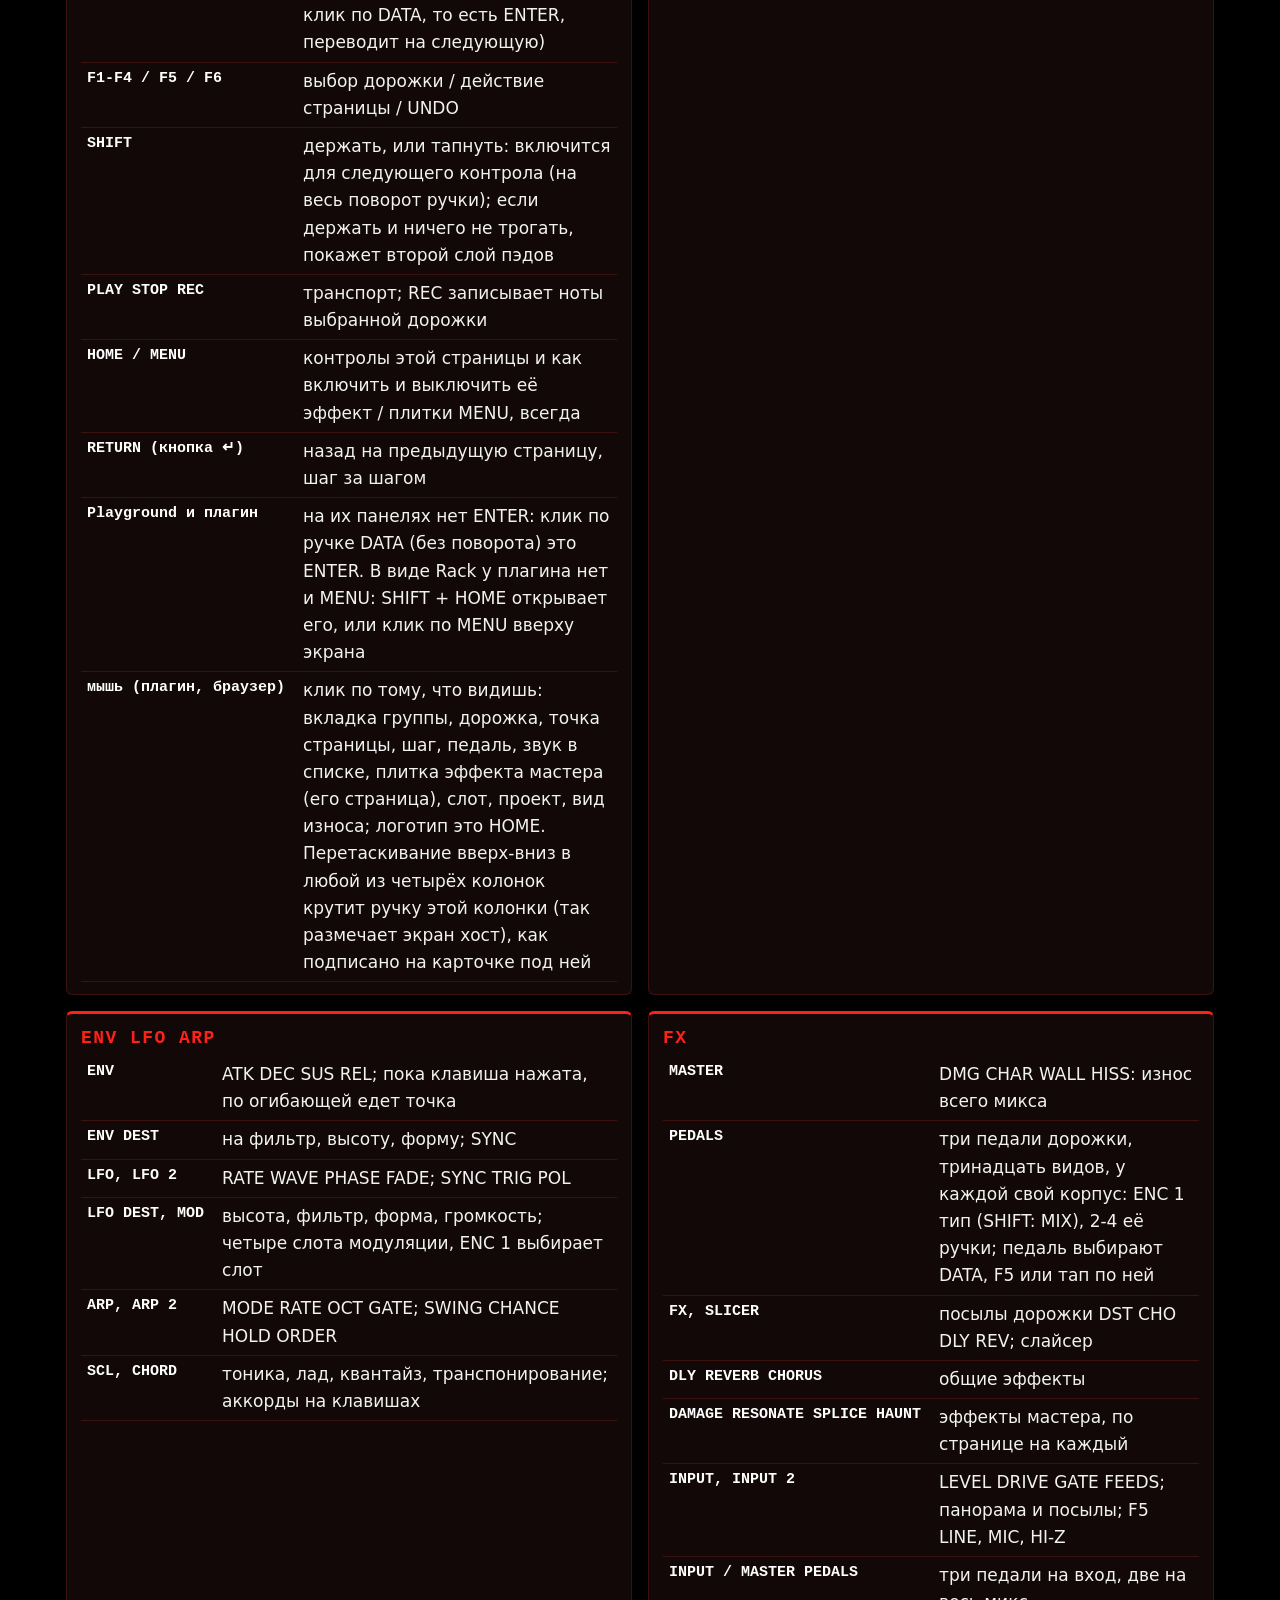
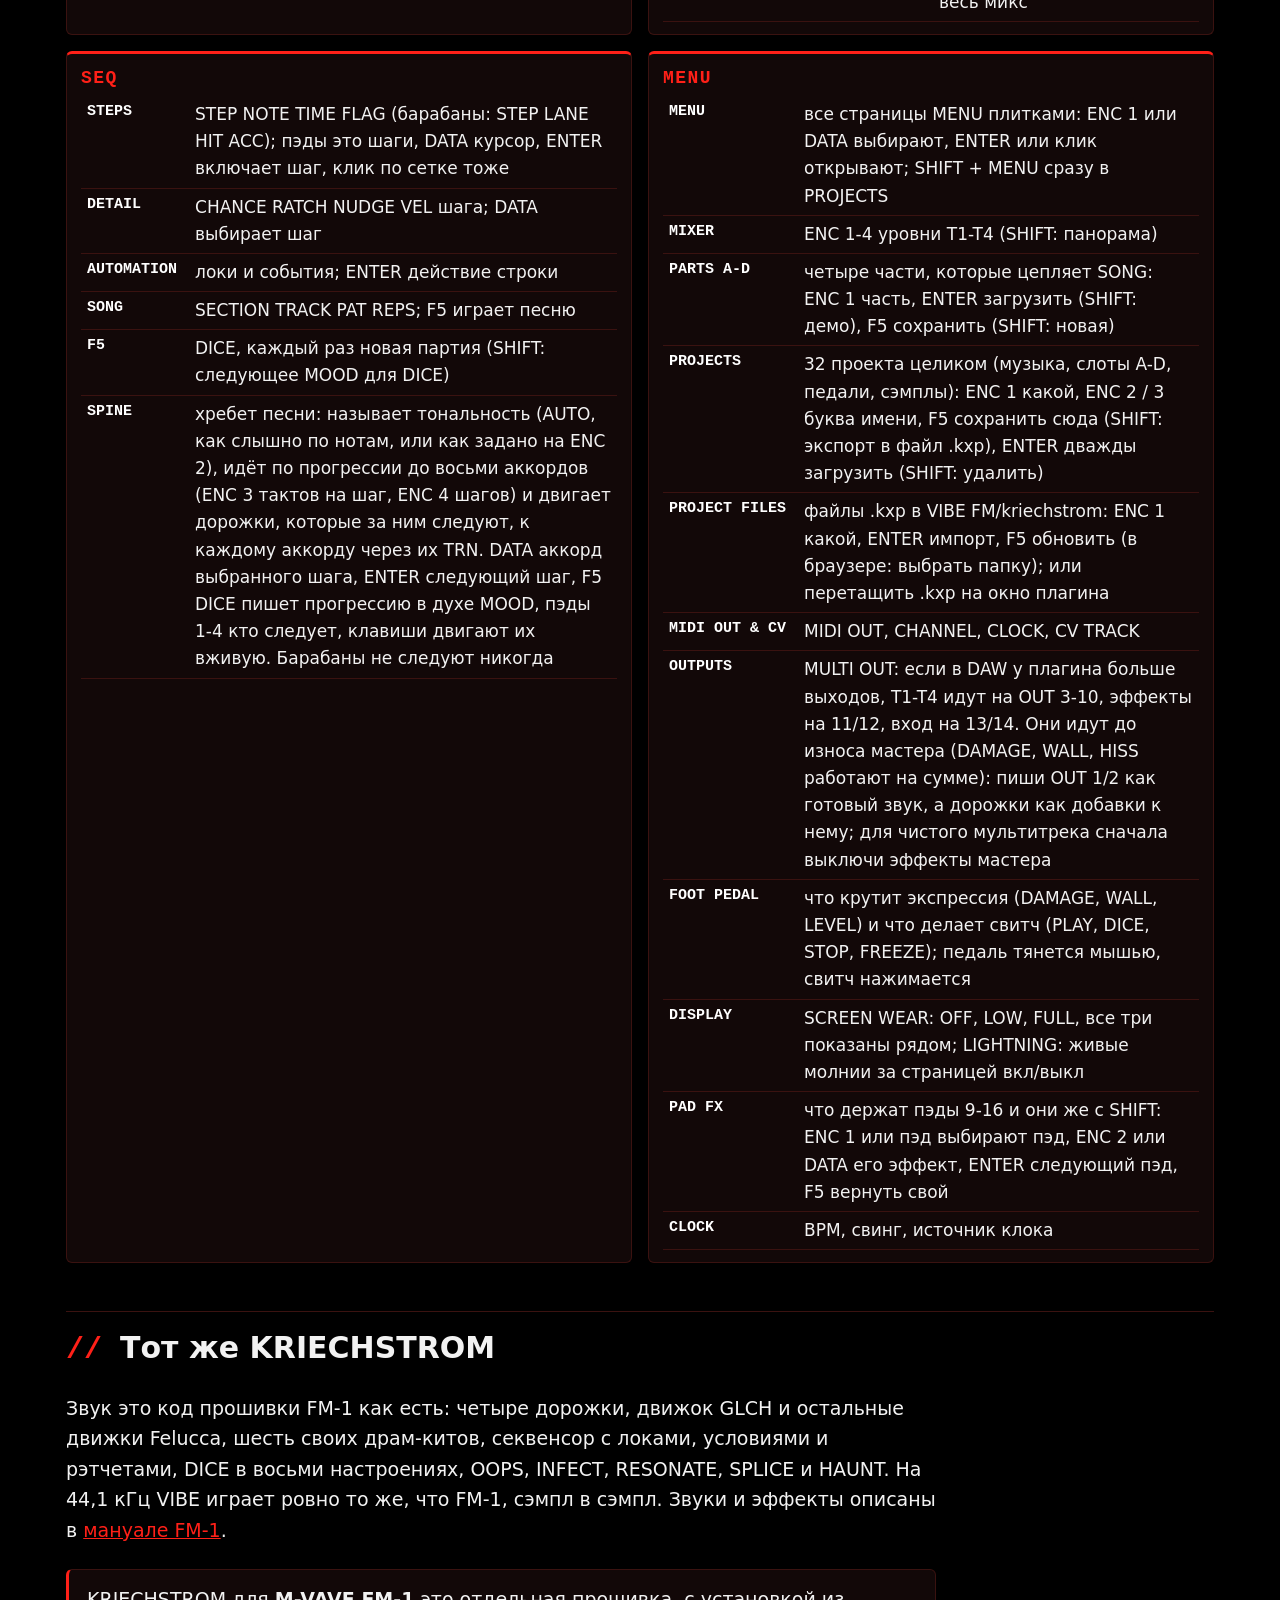
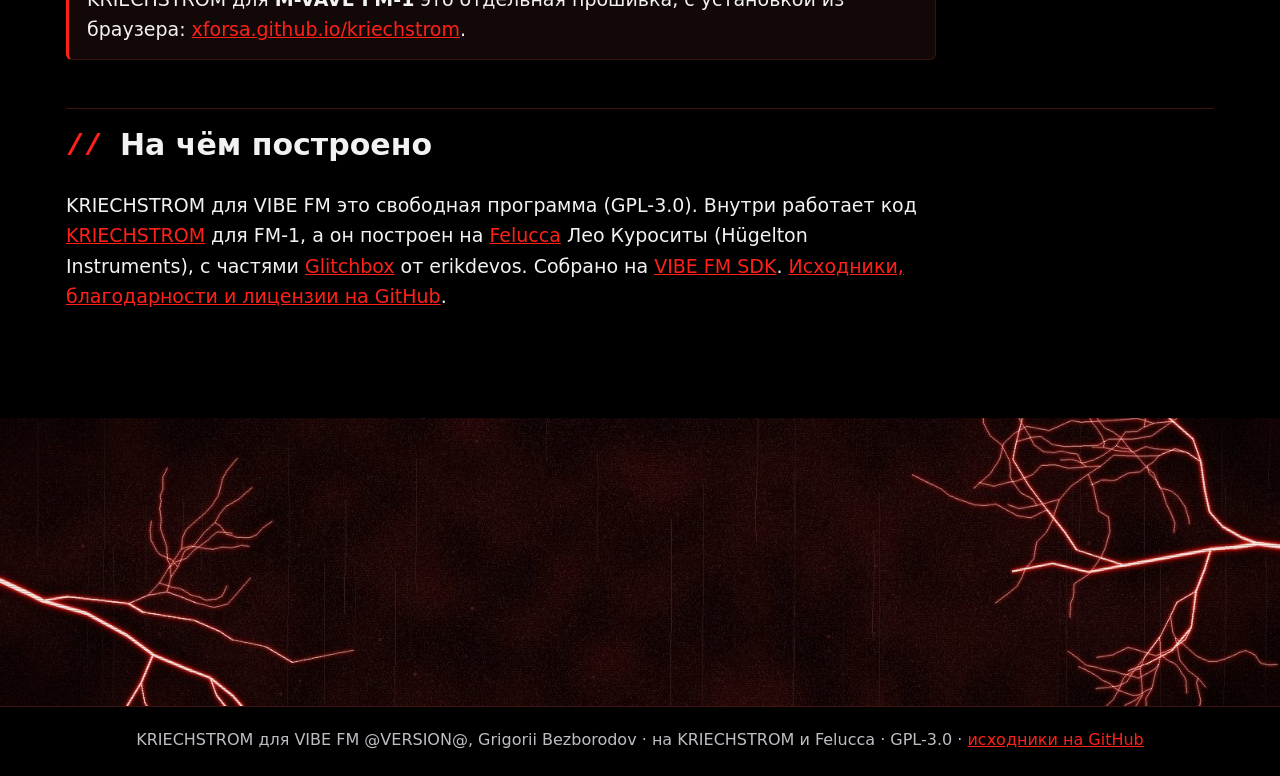
==== commit b0b11824: "0.5.19: the VIBE's own effects anew, each growing while held and easing back (PRESS PISTON MAGNET TU" ====
--- a/site/ru.html
+++ b/site/ru.html
@@ -80,9 +80,10 @@
 <ul class="feats grid reveal">
   <li><b>Тринадцать педалей, по три на каждой дорожке.</b> Фузз, мафф, крош, смэш, DAMG, который жрёт сигнал, и INFCT,
     через который одна дорожка говорит голосом другой. Каждая своя коробка со своим маленьким экраном.</li>
-  <li><b>Эффекты под пальцами.</b> Восемь своих: PRESS давит микс в долю, SHRED рвёт его на гранулы, BLACKOUT
-    вырубает питание, SHORTWAVE загоняет в радиоприёмник, CORRODE разъедает, HAMMER бьёт молотом, VOID оставляет только
-    хвост, STROBE рубит. У каждого своя картинка. Зажал пэд, отпустил, и ты снова в доле.</li>
+  <li><b>Эффекты, которые растут, пока держишь.</b> Восемь своих: PRESS качает микс всё сильнее, PISTON рубит его всё
+    быстрее, MAGNET заставляет металлические струны петь твою тональность прямо из микса, TUNNEL уводит его вдаль в
+    темноту, SHREDDER режет такт на 1/16 и тасует их, BLACKOUT вырубает питание, SHORTWAVE загоняет в радиоприёмник,
+    CORRODE разъедает. У каждого своя картинка. Отпустил, и он мягко возвращается в долю.</li>
   <li><b>DICE, когда застрял.</b> Один пэд пишет дорожке новую партию в одном из восьми настроений, от MACHINE до HUSH.
     Каждое нажатие новая; OOPS так же встряхивает звук.</li>
   <li><b>Мастер, который красиво разваливается.</b> DAMAGE, WALL, RESONATE, SPLICE, HAUNT, HISS: зажёванная плёнка,
@@ -102,7 +103,7 @@
 <tr><td>клавиши</td><td>играют выбранную дорожку</td></tr>
 <tr><td>пэды 1-4</td><td>мьют T1-T4 (SHIFT: соло; ещё раз: всё обратно)</td></tr>
 <tr><td>пэды 5-8</td><td>DICE: новая партия этой дорожке (SHIFT: OOPS ей); на MASTER: DAMAGE, WALL, SPLICE, HAUNT вкл/выкл; на педалборде: педаль 1-3 в обход, 4 все</td></tr>
-<tr><td>пэды 9-16</td><td>держать эффект: PRESS, SHRED, BLACKOUT, SHORTWAVE, CORRODE, HAMMER, VOID, STROBE (SHIFT: 1/16, TAPE STOP, FREEZE, GATE, CRUSH SWEEP, OCT DOWN, FLANGER, RANDOM); какой на каком, выбирается в MENU &gt; PAD FX из 26; зажатый показывает свою картинку</td></tr>
+<tr><td>пэды 9-16</td><td>держать эффект: PRESS, PISTON, MAGNET, TUNNEL, SHREDDER, BLACKOUT, SHORTWAVE, CORRODE (SHIFT: 1/16, TAPE STOP, FREEZE, GATE, CRUSH SWEEP, OCT DOWN, FLANGER, RANDOM); какой на каком, выбирается в MENU &gt; PAD FX из 26; зажатый показывает свою картинку</td></tr>
 <tr><td>A / B</td><td>уровень дорожки / DAMAGE (SHIFT + B: WALL)</td></tr>
 <tr><td>DATA</td><td>своя ручка каждой страницы: на SOUND звуки; SHIFT + DATA на любой странице SOUND: движок; на списке (PROJECTS, FILES, PARTS, MY SOUNDS, SONG, AUTOMATION, MOD, MENU) список; на SEQ шаг; на педалборде педаль; на MIXER уровень выбранной дорожки; на всех остальных карточка с меткой DATA (та, что крутили последней; клик по DATA, то есть ENTER, переводит на следующую)</td></tr>
 <tr><td>F1-F4 / F5 / F6</td><td>выбор дорожки / действие страницы / UNDO</td></tr>
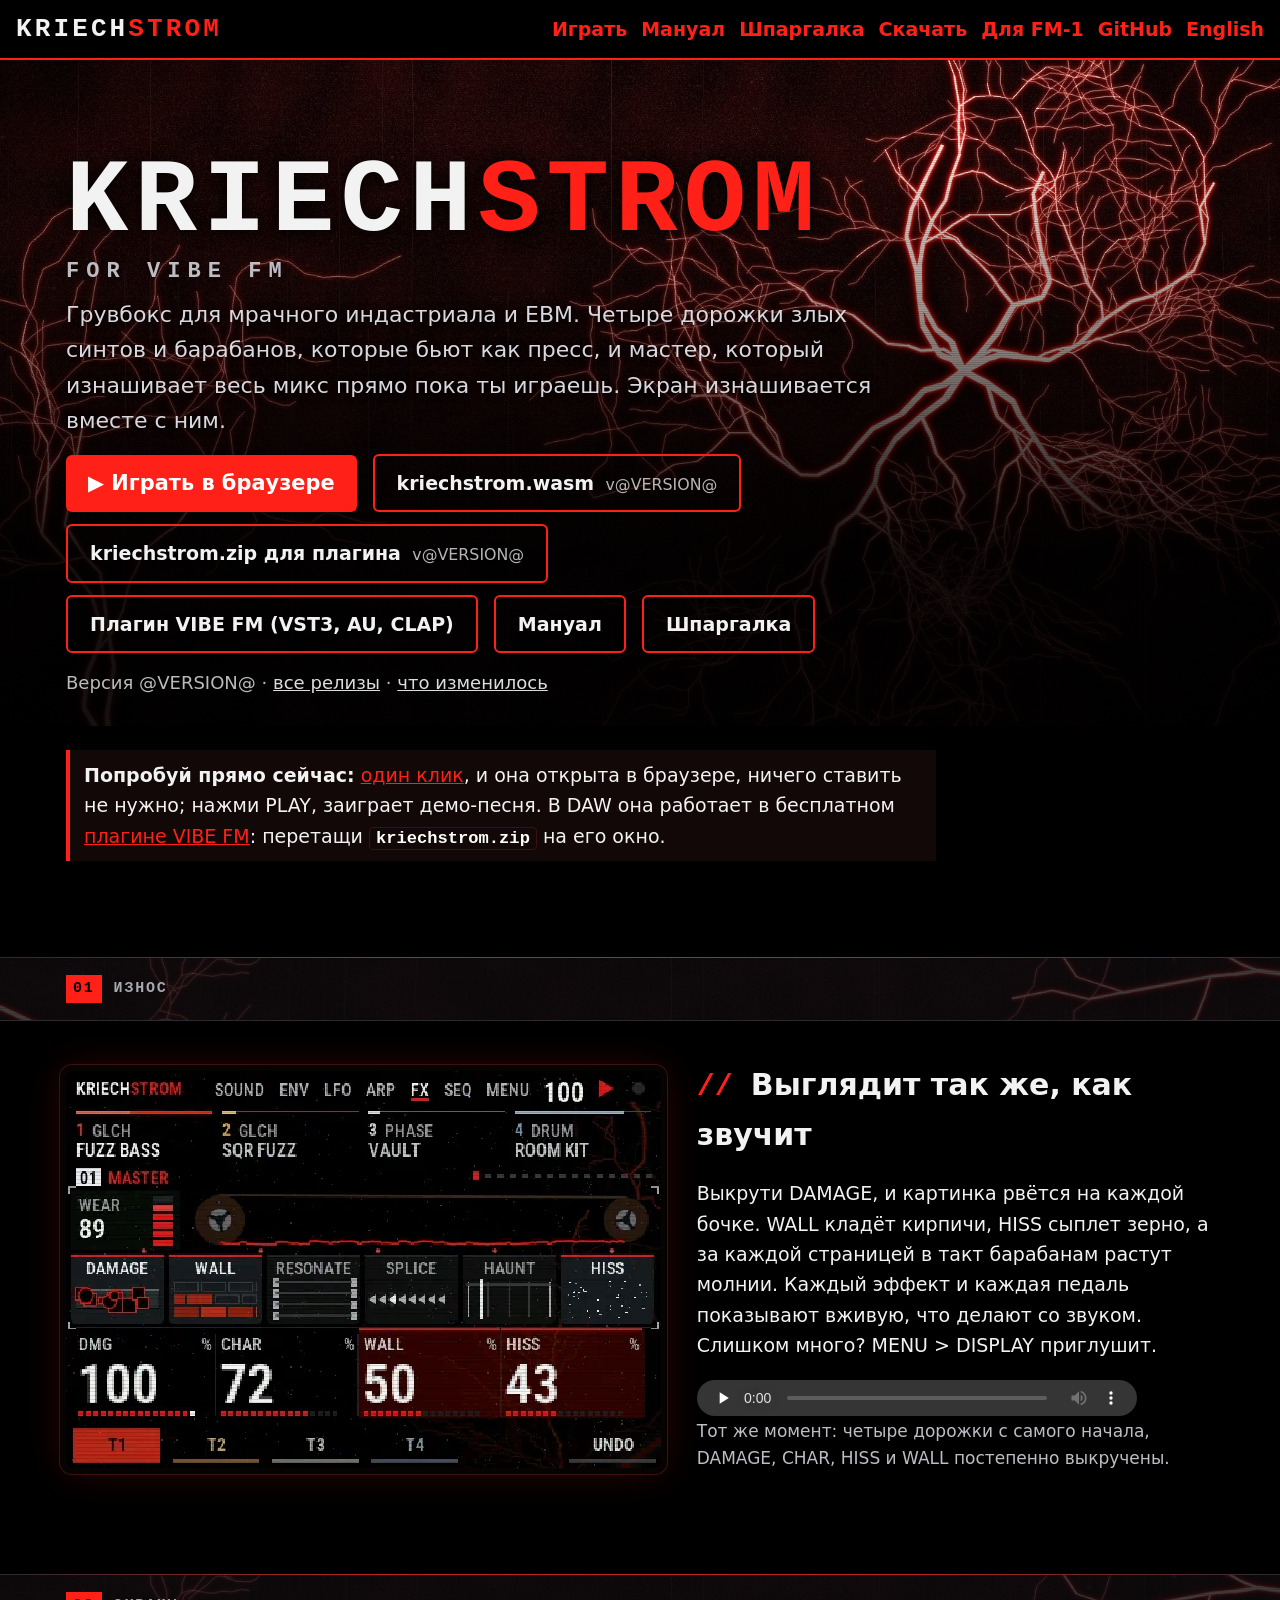
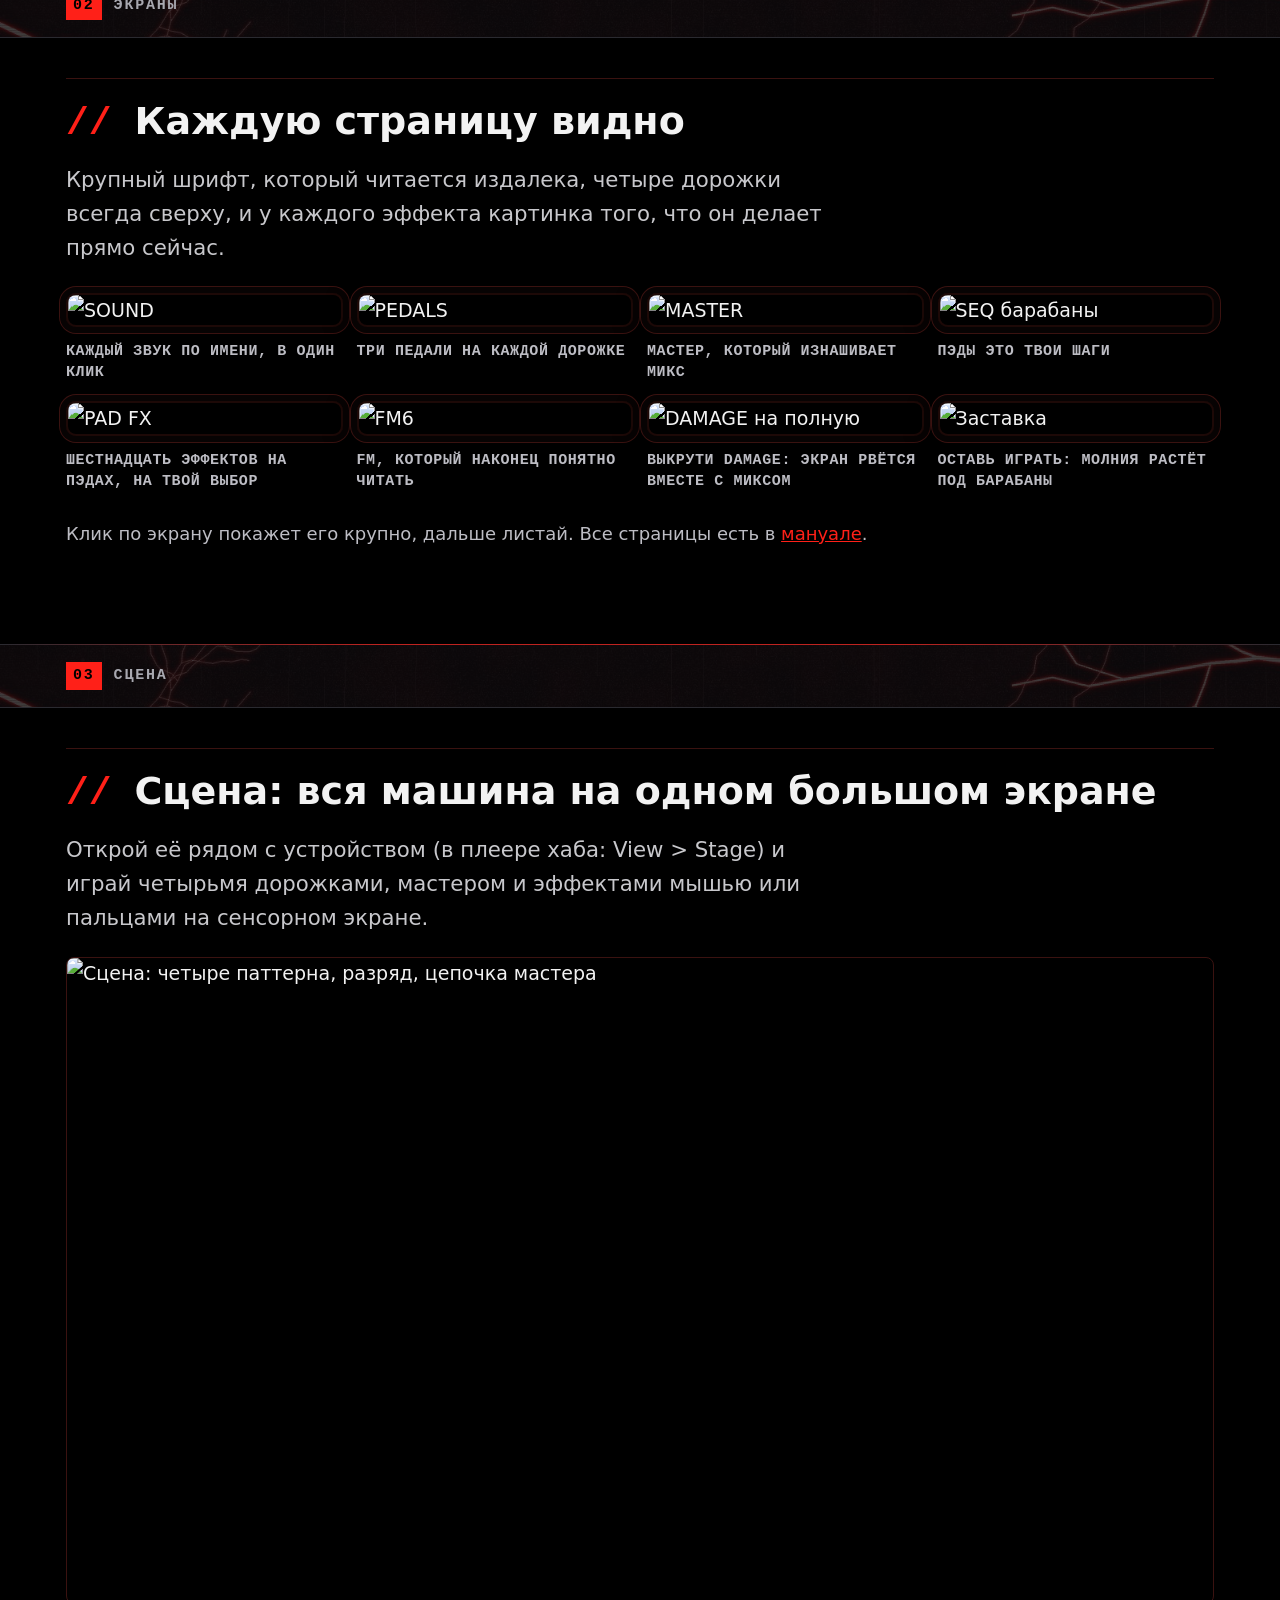
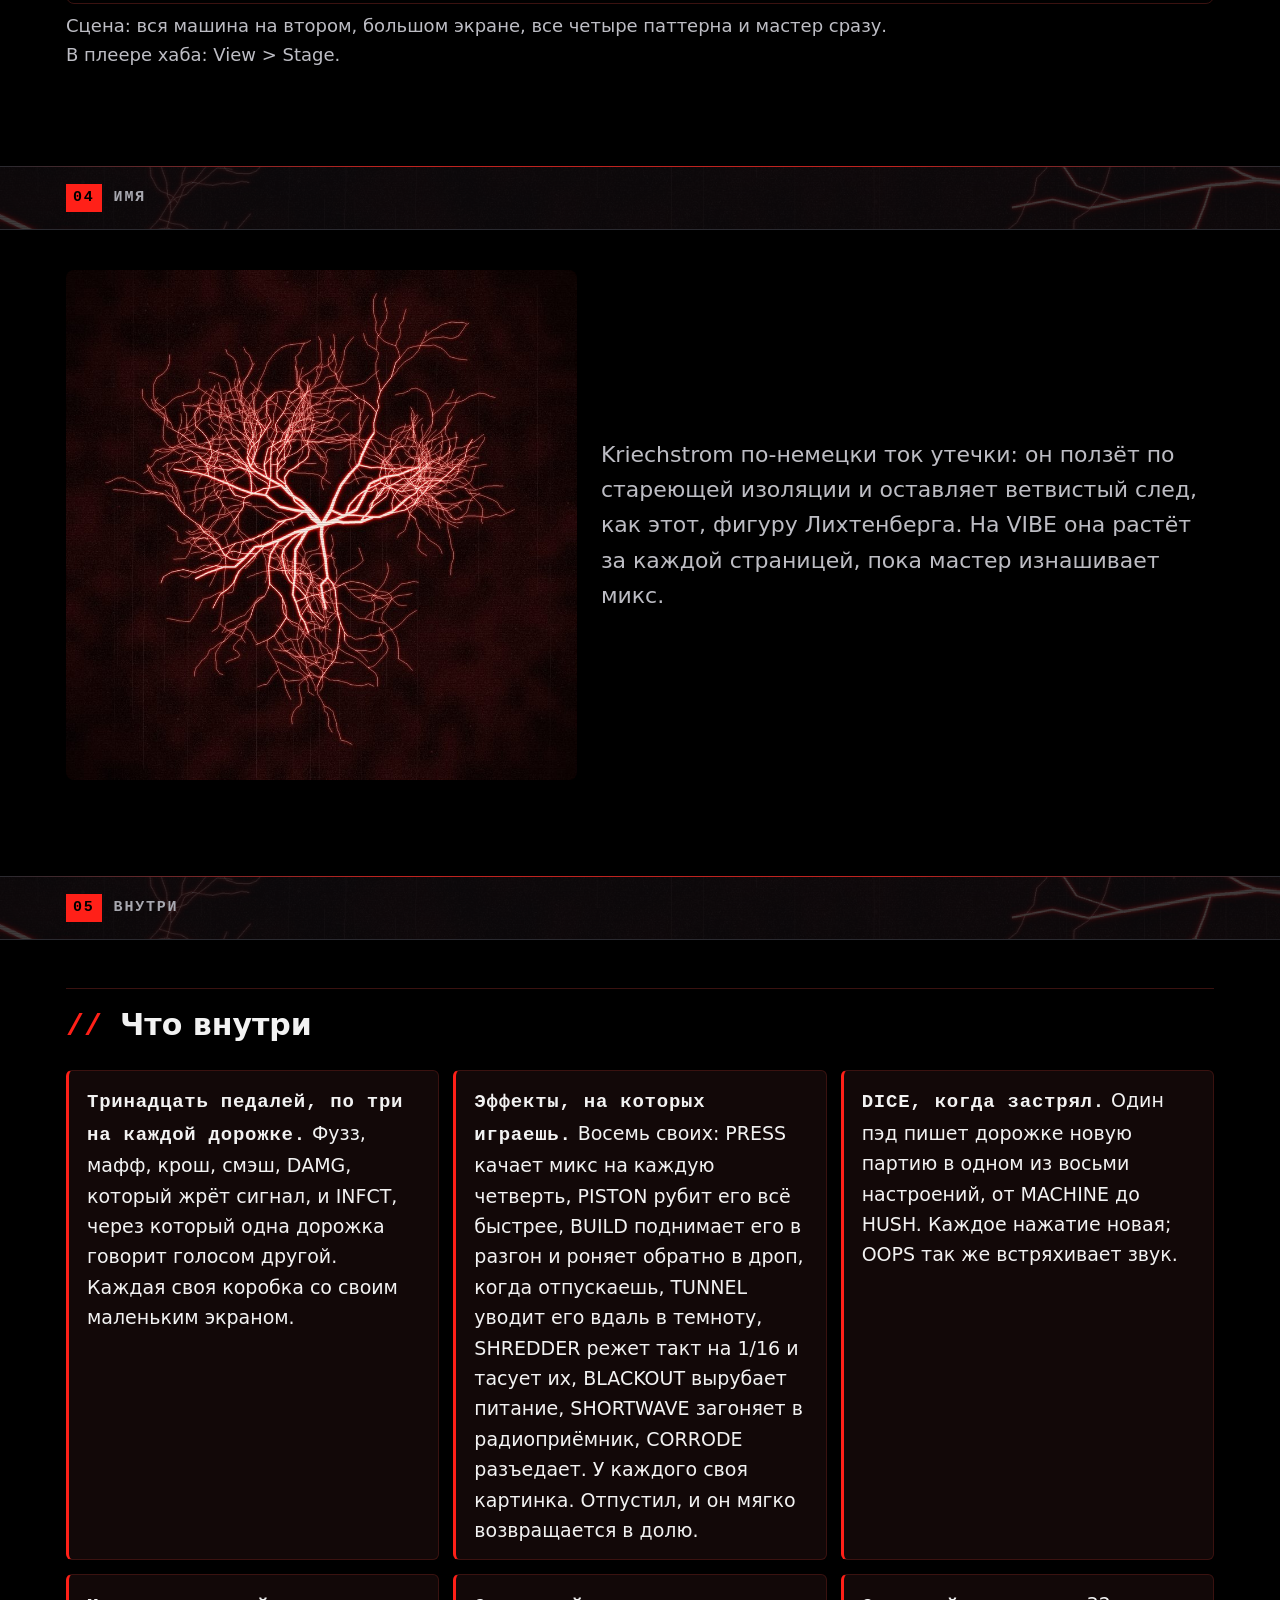
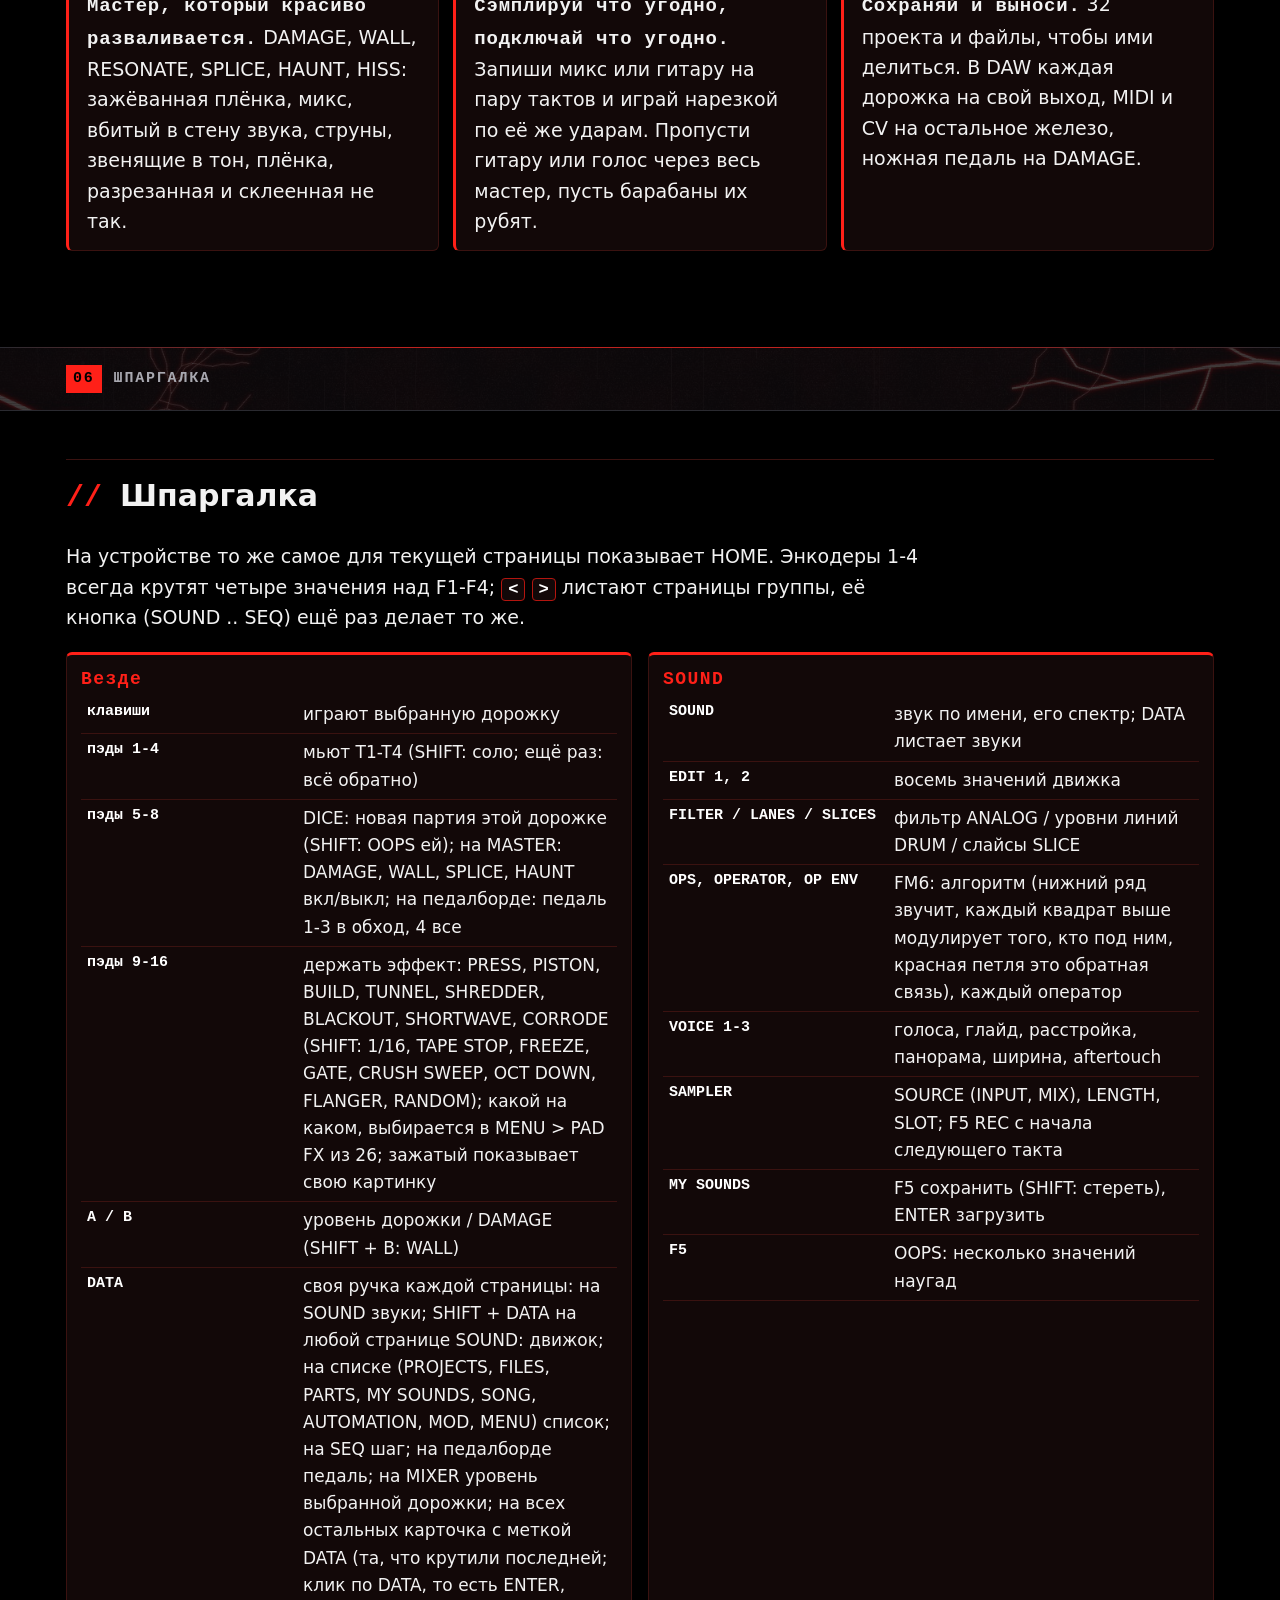
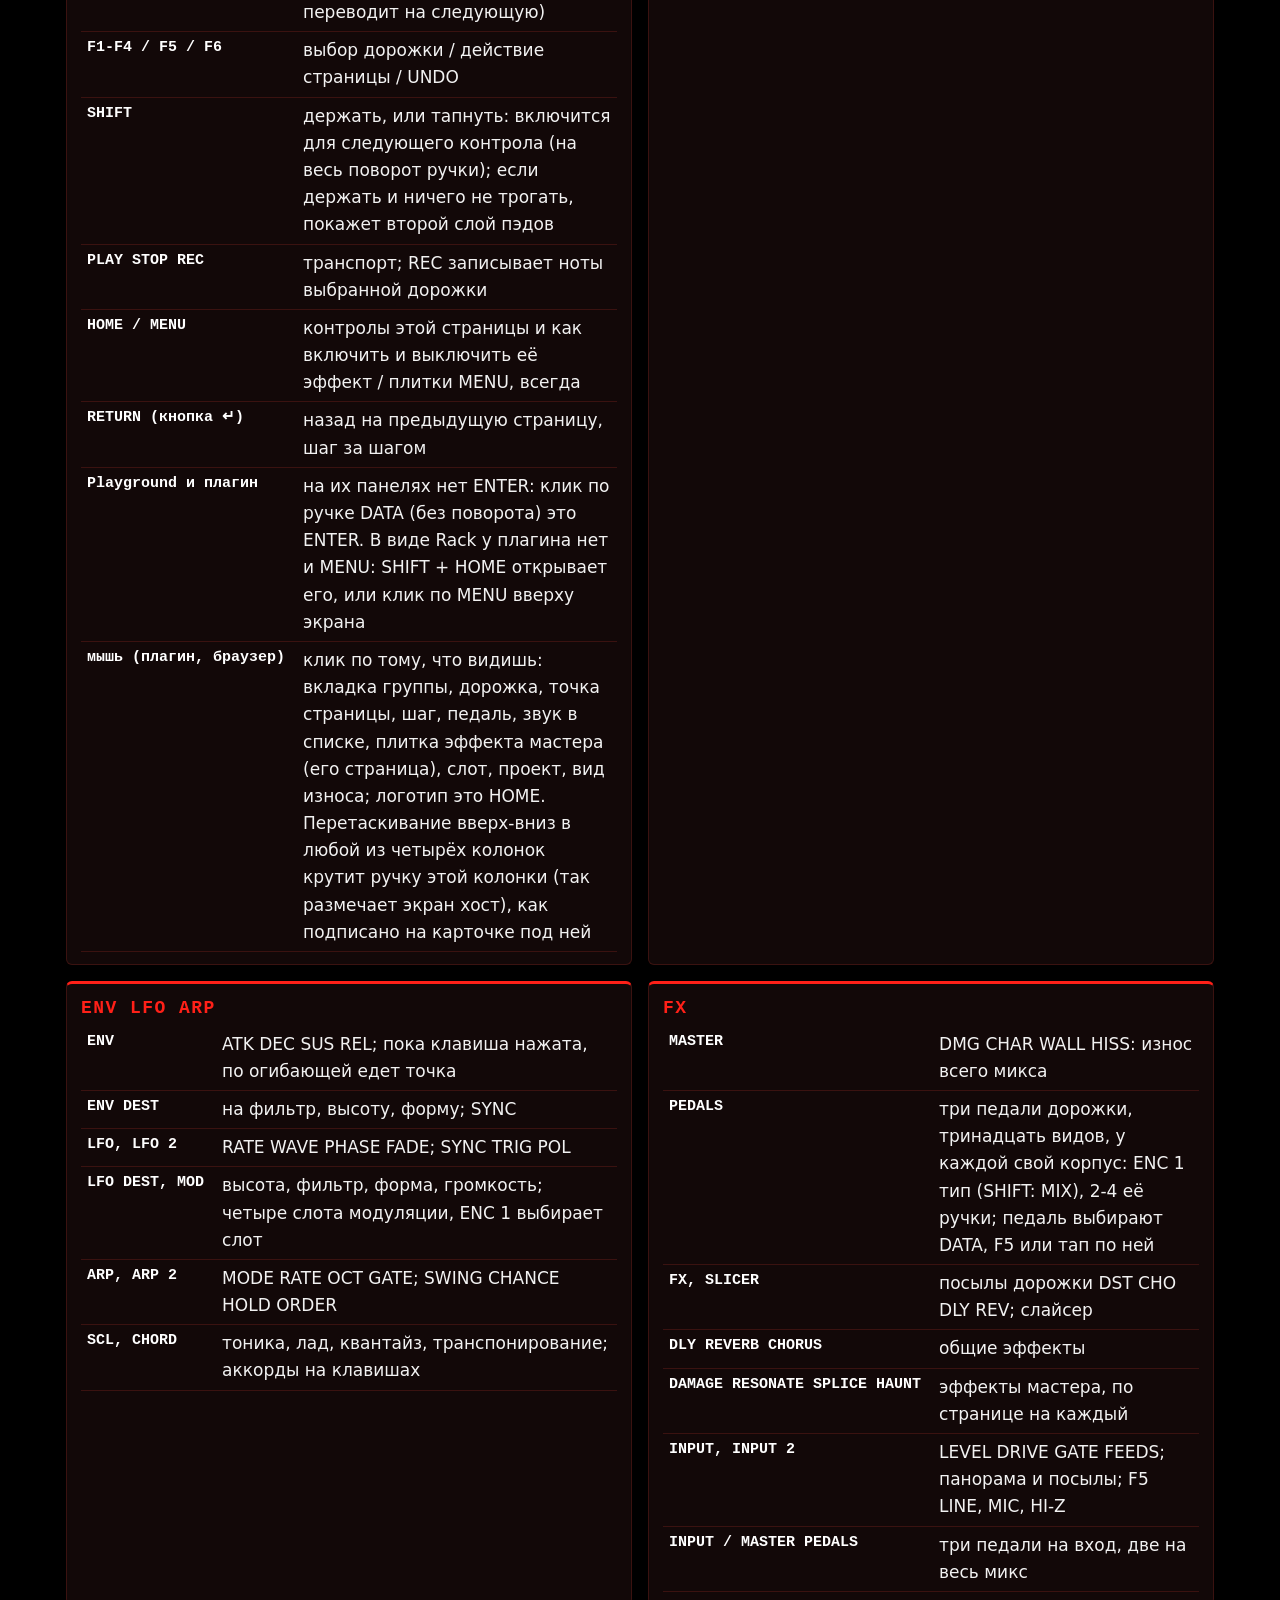
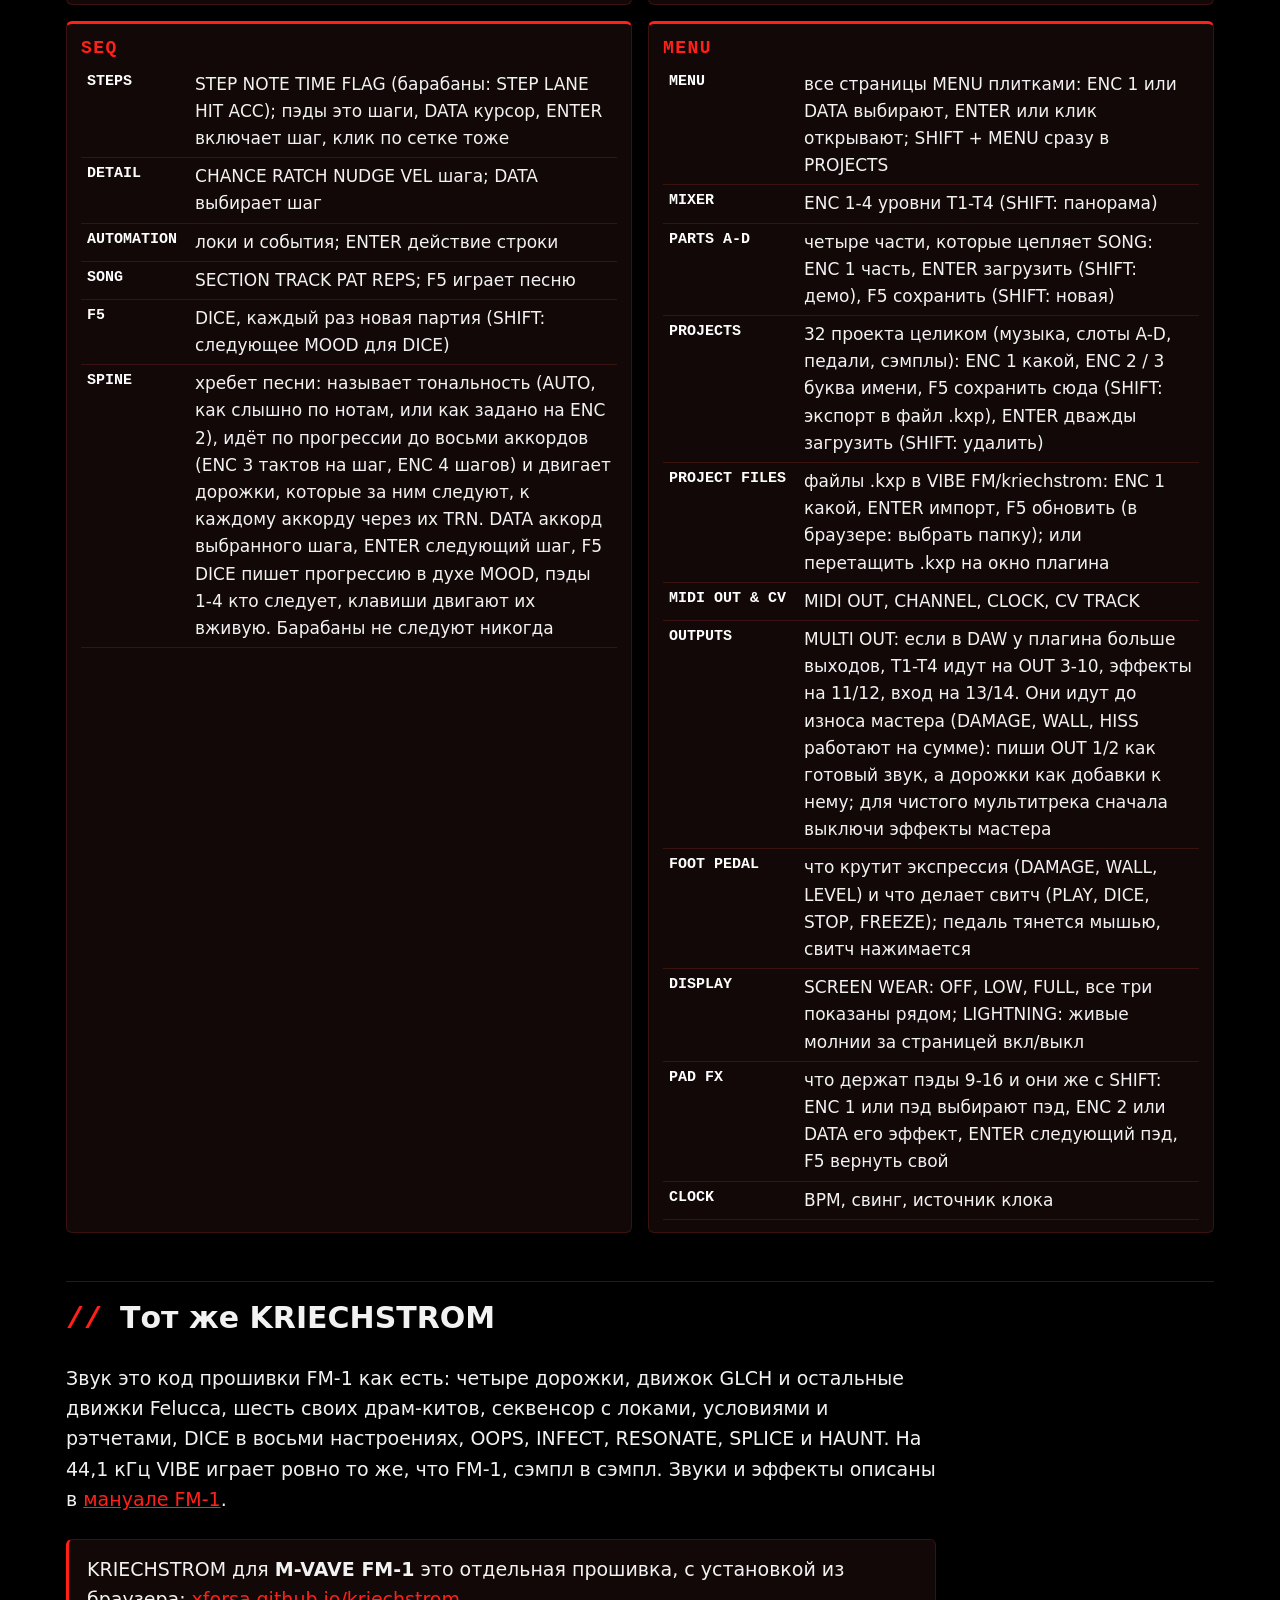
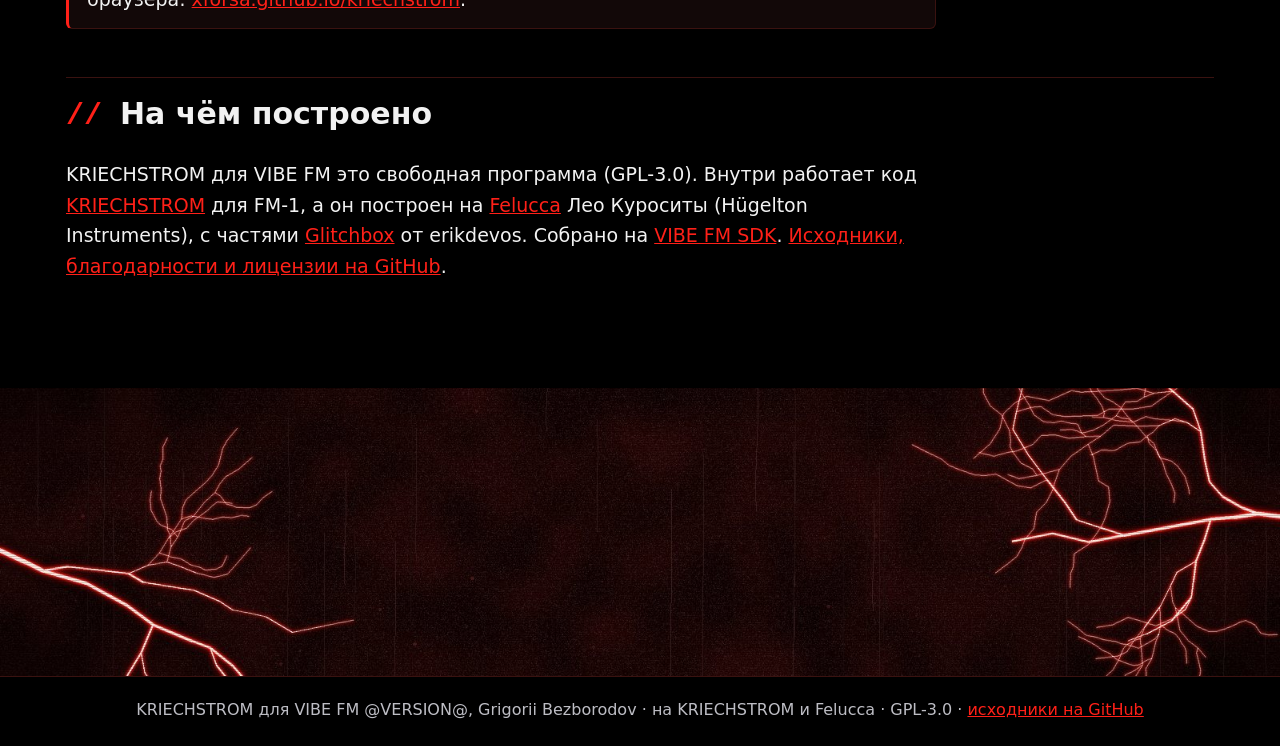
==== commit 2be8c839: "0.5.20: PRESS as the quarter's pump and in at once, BUILD in place of MAGNET (dropping back when let" ====
--- a/site/ru.html
+++ b/site/ru.html
@@ -80,8 +80,8 @@
 <ul class="feats grid reveal">
   <li><b>Тринадцать педалей, по три на каждой дорожке.</b> Фузз, мафф, крош, смэш, DAMG, который жрёт сигнал, и INFCT,
     через который одна дорожка говорит голосом другой. Каждая своя коробка со своим маленьким экраном.</li>
-  <li><b>Эффекты, которые растут, пока держишь.</b> Восемь своих: PRESS качает микс всё сильнее, PISTON рубит его всё
-    быстрее, MAGNET заставляет металлические струны петь твою тональность прямо из микса, TUNNEL уводит его вдаль в
+  <li><b>Эффекты, на которых играешь.</b> Восемь своих: PRESS качает микс на каждую четверть, PISTON рубит его всё
+    быстрее, BUILD поднимает его в разгон и роняет обратно в дроп, когда отпускаешь, TUNNEL уводит его вдаль в
     темноту, SHREDDER режет такт на 1/16 и тасует их, BLACKOUT вырубает питание, SHORTWAVE загоняет в радиоприёмник,
     CORRODE разъедает. У каждого своя картинка. Отпустил, и он мягко возвращается в долю.</li>
   <li><b>DICE, когда застрял.</b> Один пэд пишет дорожке новую партию в одном из восьми настроений, от MACHINE до HUSH.
@@ -103,7 +103,7 @@
 <tr><td>клавиши</td><td>играют выбранную дорожку</td></tr>
 <tr><td>пэды 1-4</td><td>мьют T1-T4 (SHIFT: соло; ещё раз: всё обратно)</td></tr>
 <tr><td>пэды 5-8</td><td>DICE: новая партия этой дорожке (SHIFT: OOPS ей); на MASTER: DAMAGE, WALL, SPLICE, HAUNT вкл/выкл; на педалборде: педаль 1-3 в обход, 4 все</td></tr>
-<tr><td>пэды 9-16</td><td>держать эффект: PRESS, PISTON, MAGNET, TUNNEL, SHREDDER, BLACKOUT, SHORTWAVE, CORRODE (SHIFT: 1/16, TAPE STOP, FREEZE, GATE, CRUSH SWEEP, OCT DOWN, FLANGER, RANDOM); какой на каком, выбирается в MENU &gt; PAD FX из 26; зажатый показывает свою картинку</td></tr>
+<tr><td>пэды 9-16</td><td>держать эффект: PRESS, PISTON, BUILD, TUNNEL, SHREDDER, BLACKOUT, SHORTWAVE, CORRODE (SHIFT: 1/16, TAPE STOP, FREEZE, GATE, CRUSH SWEEP, OCT DOWN, FLANGER, RANDOM); какой на каком, выбирается в MENU &gt; PAD FX из 26; зажатый показывает свою картинку</td></tr>
 <tr><td>A / B</td><td>уровень дорожки / DAMAGE (SHIFT + B: WALL)</td></tr>
 <tr><td>DATA</td><td>своя ручка каждой страницы: на SOUND звуки; SHIFT + DATA на любой странице SOUND: движок; на списке (PROJECTS, FILES, PARTS, MY SOUNDS, SONG, AUTOMATION, MOD, MENU) список; на SEQ шаг; на педалборде педаль; на MIXER уровень выбранной дорожки; на всех остальных карточка с меткой DATA (та, что крутили последней; клик по DATA, то есть ENTER, переводит на следующую)</td></tr>
 <tr><td>F1-F4 / F5 / F6</td><td>выбор дорожки / действие страницы / UNDO</td></tr>
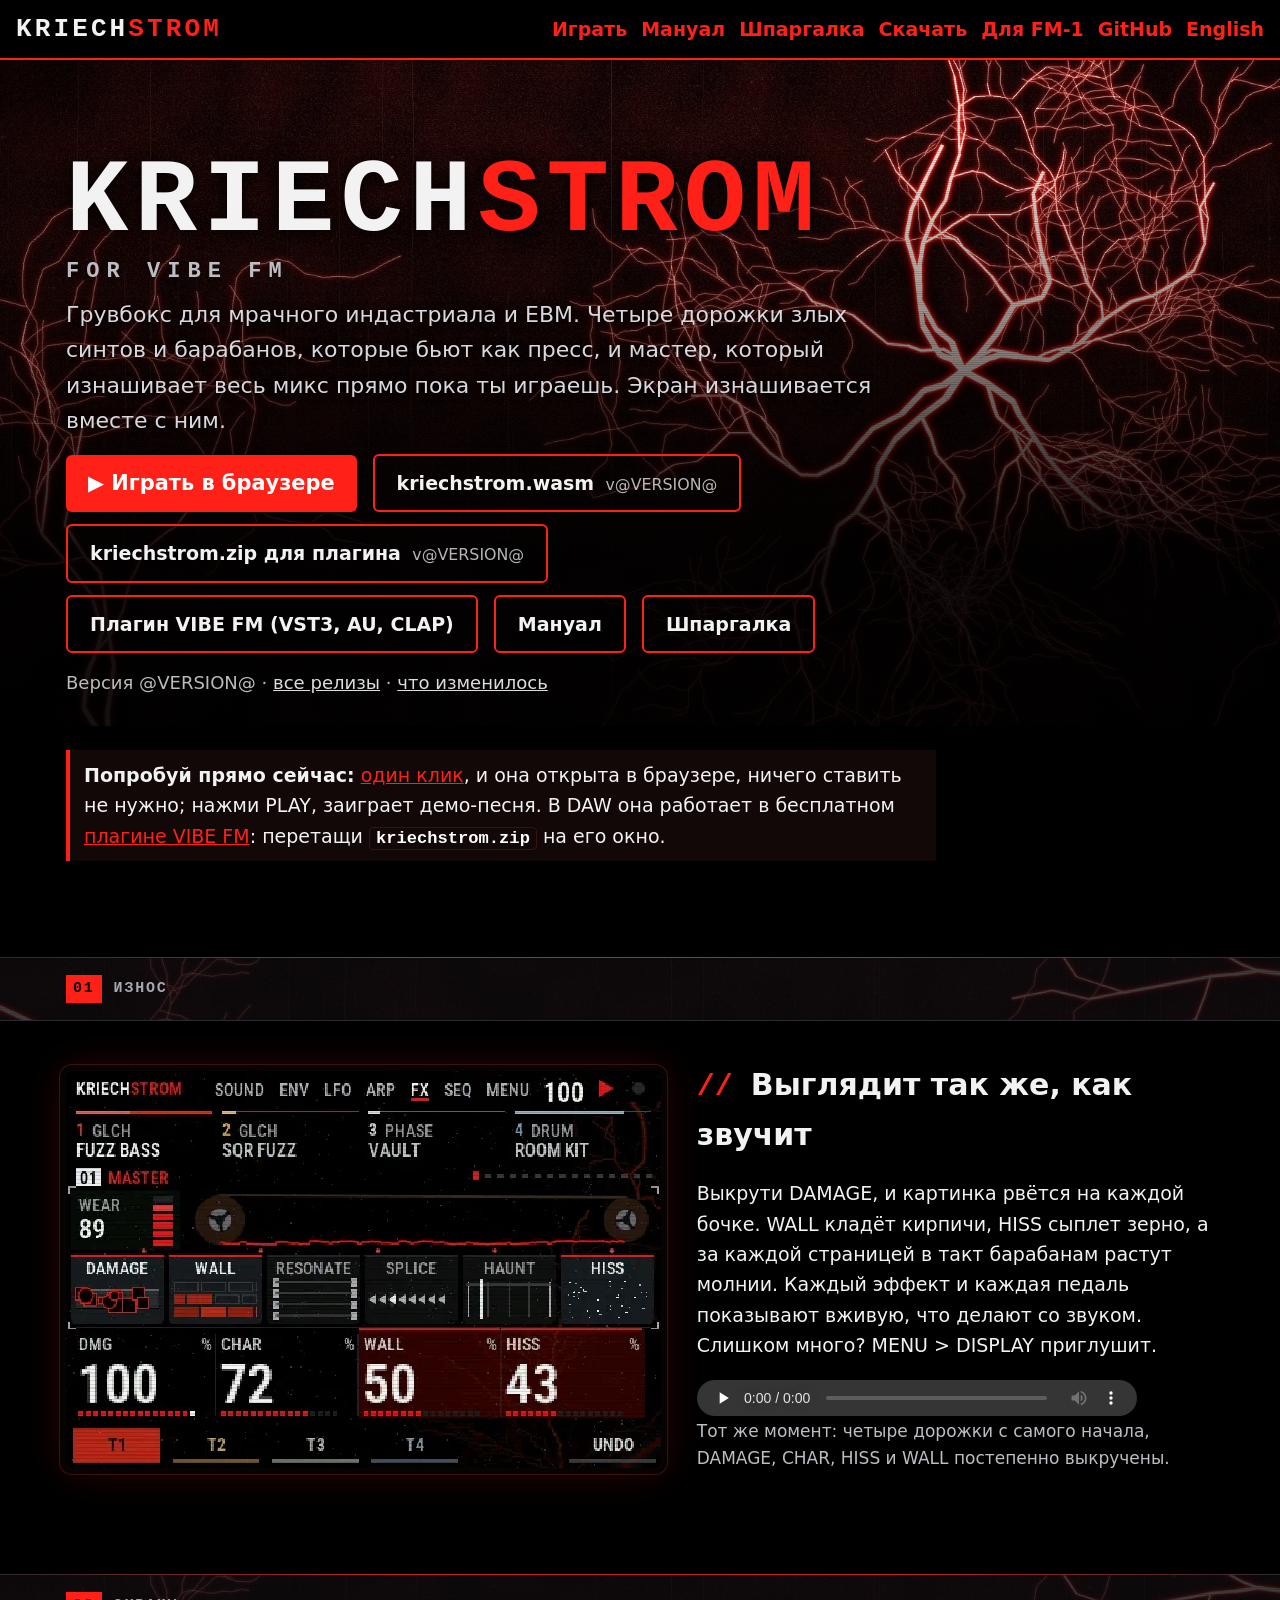
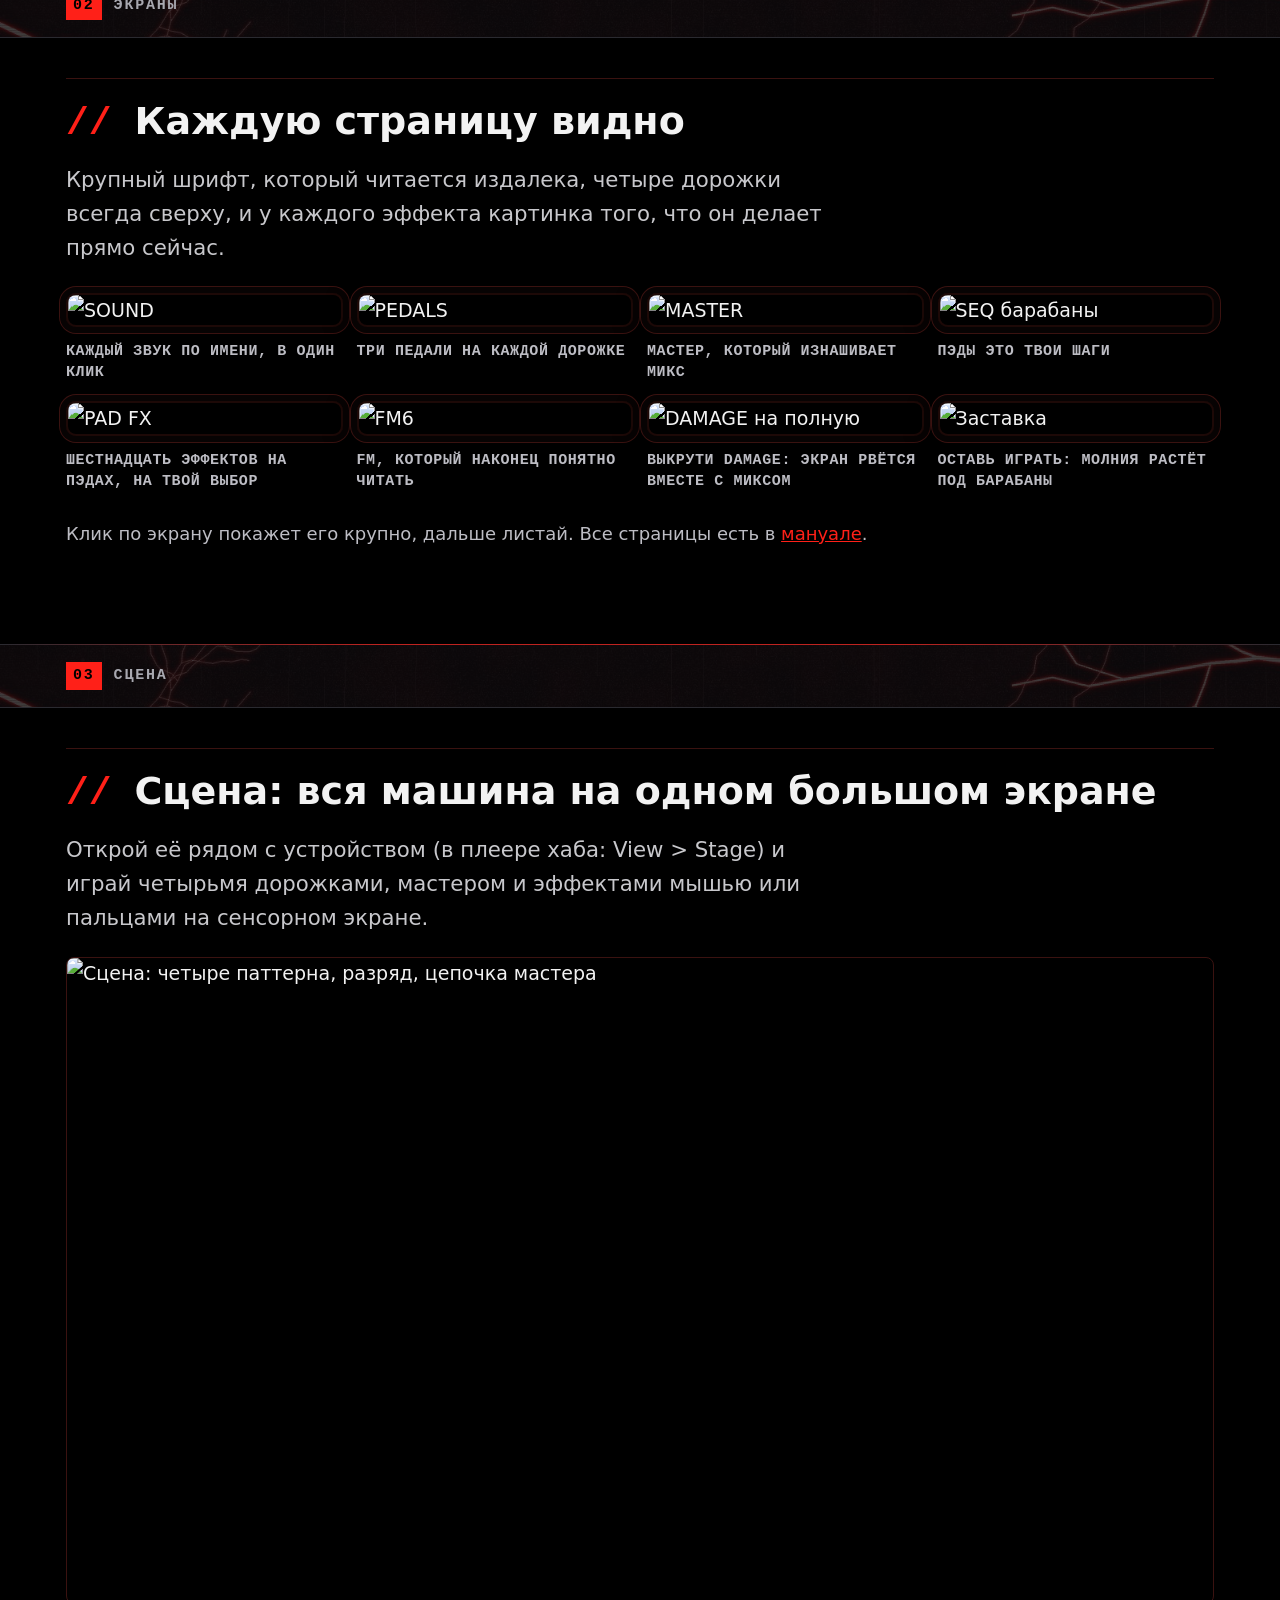
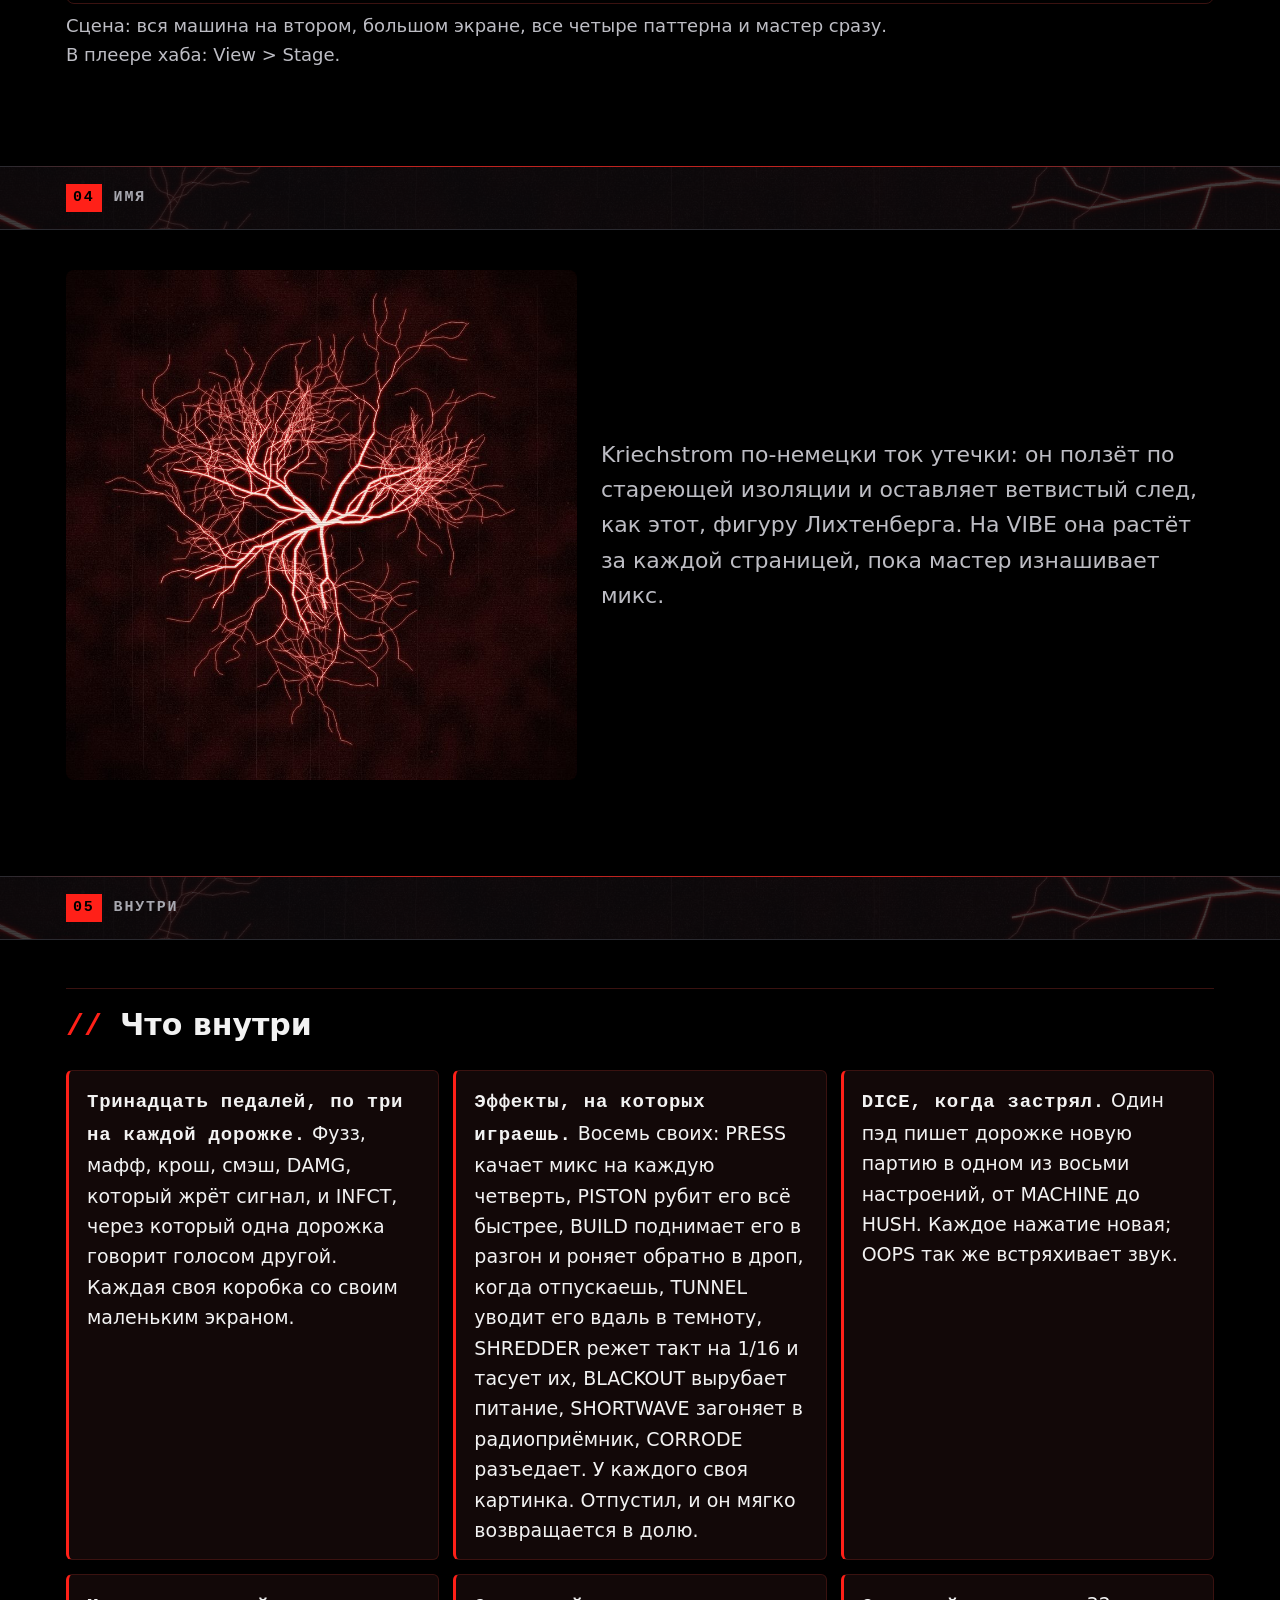
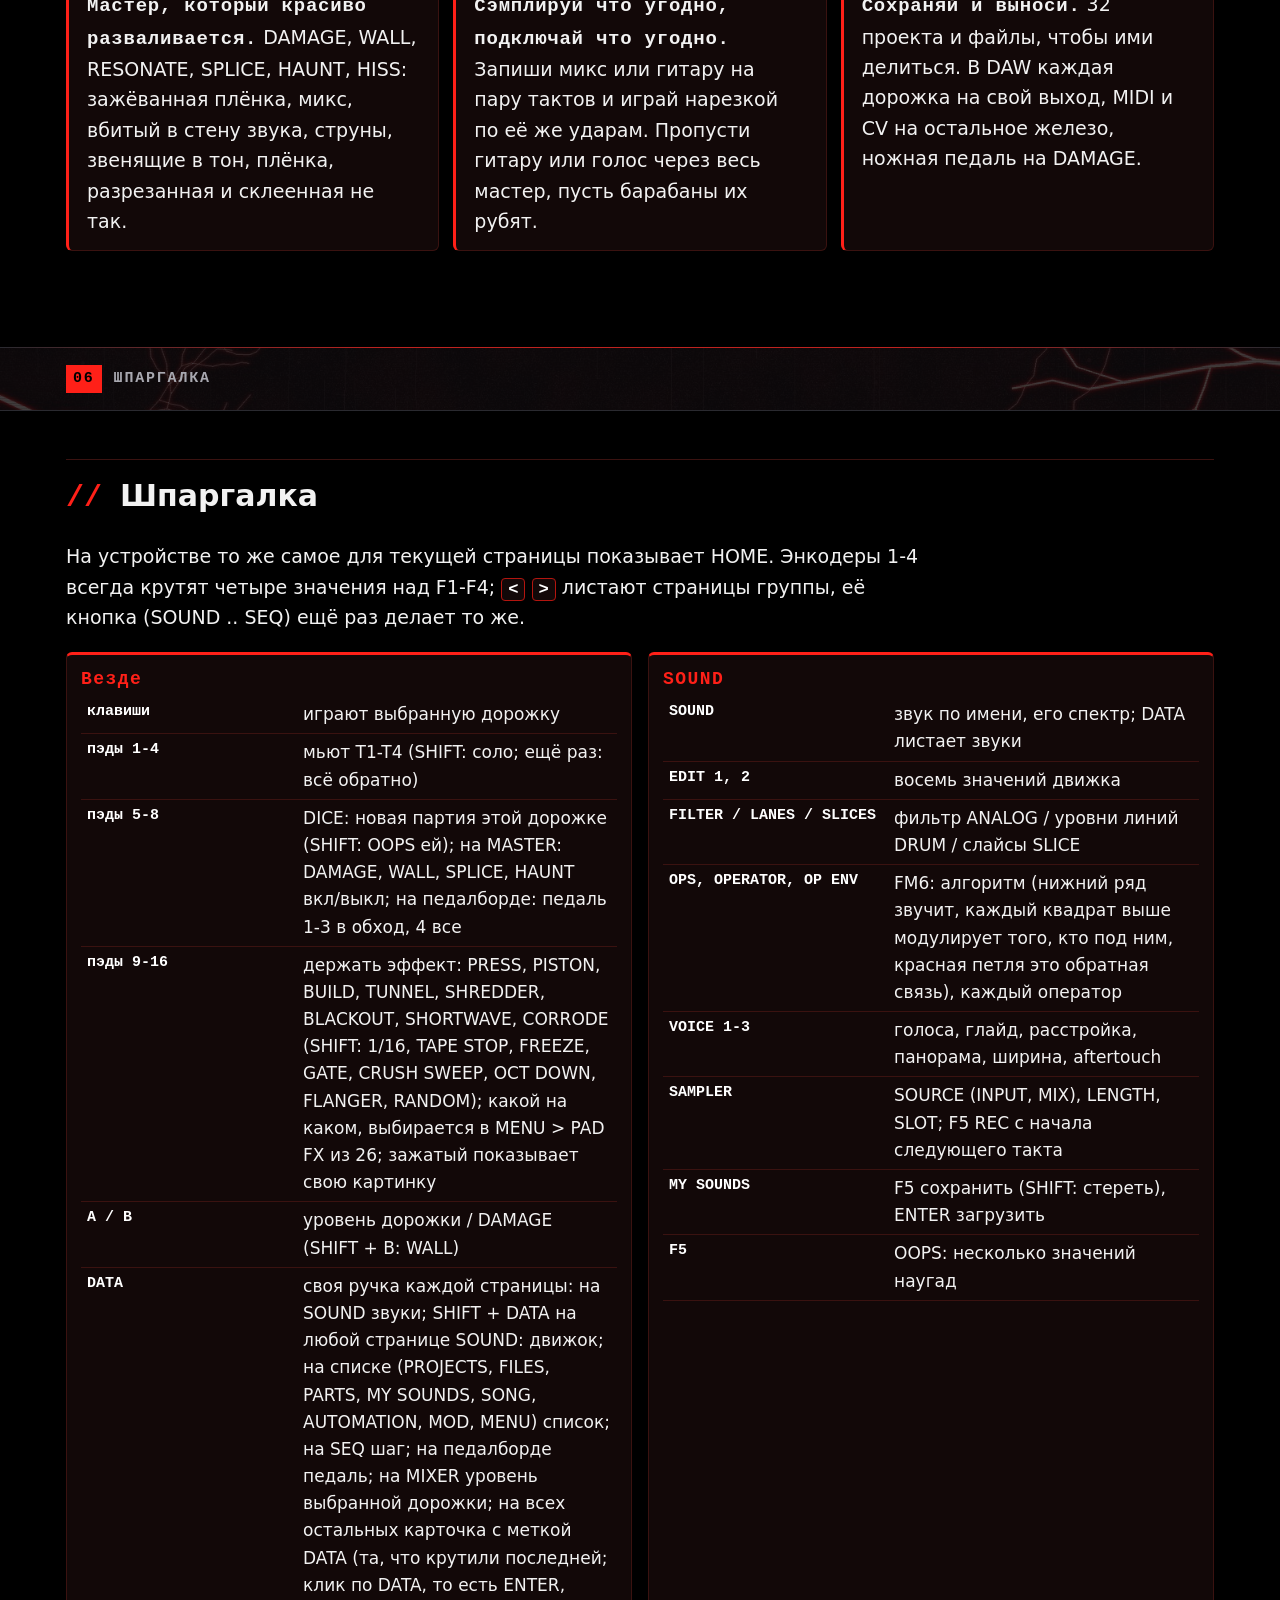
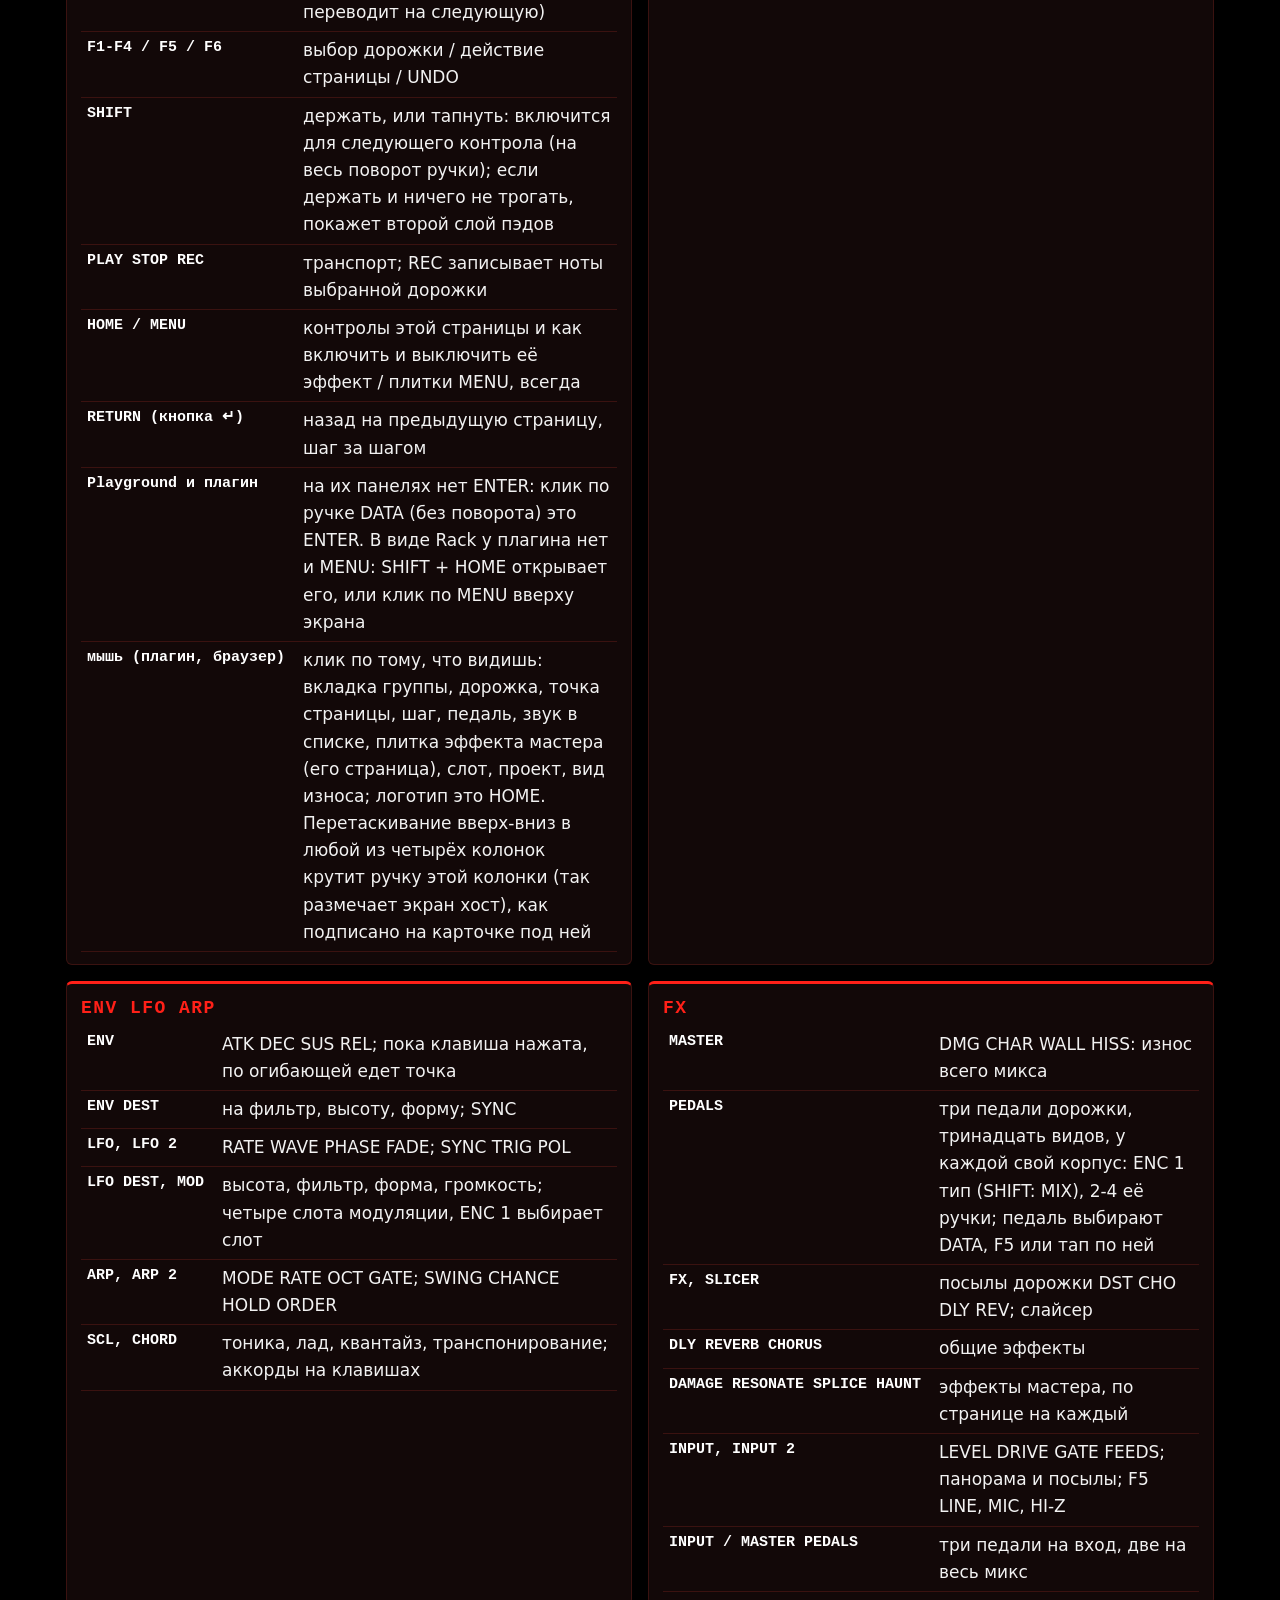
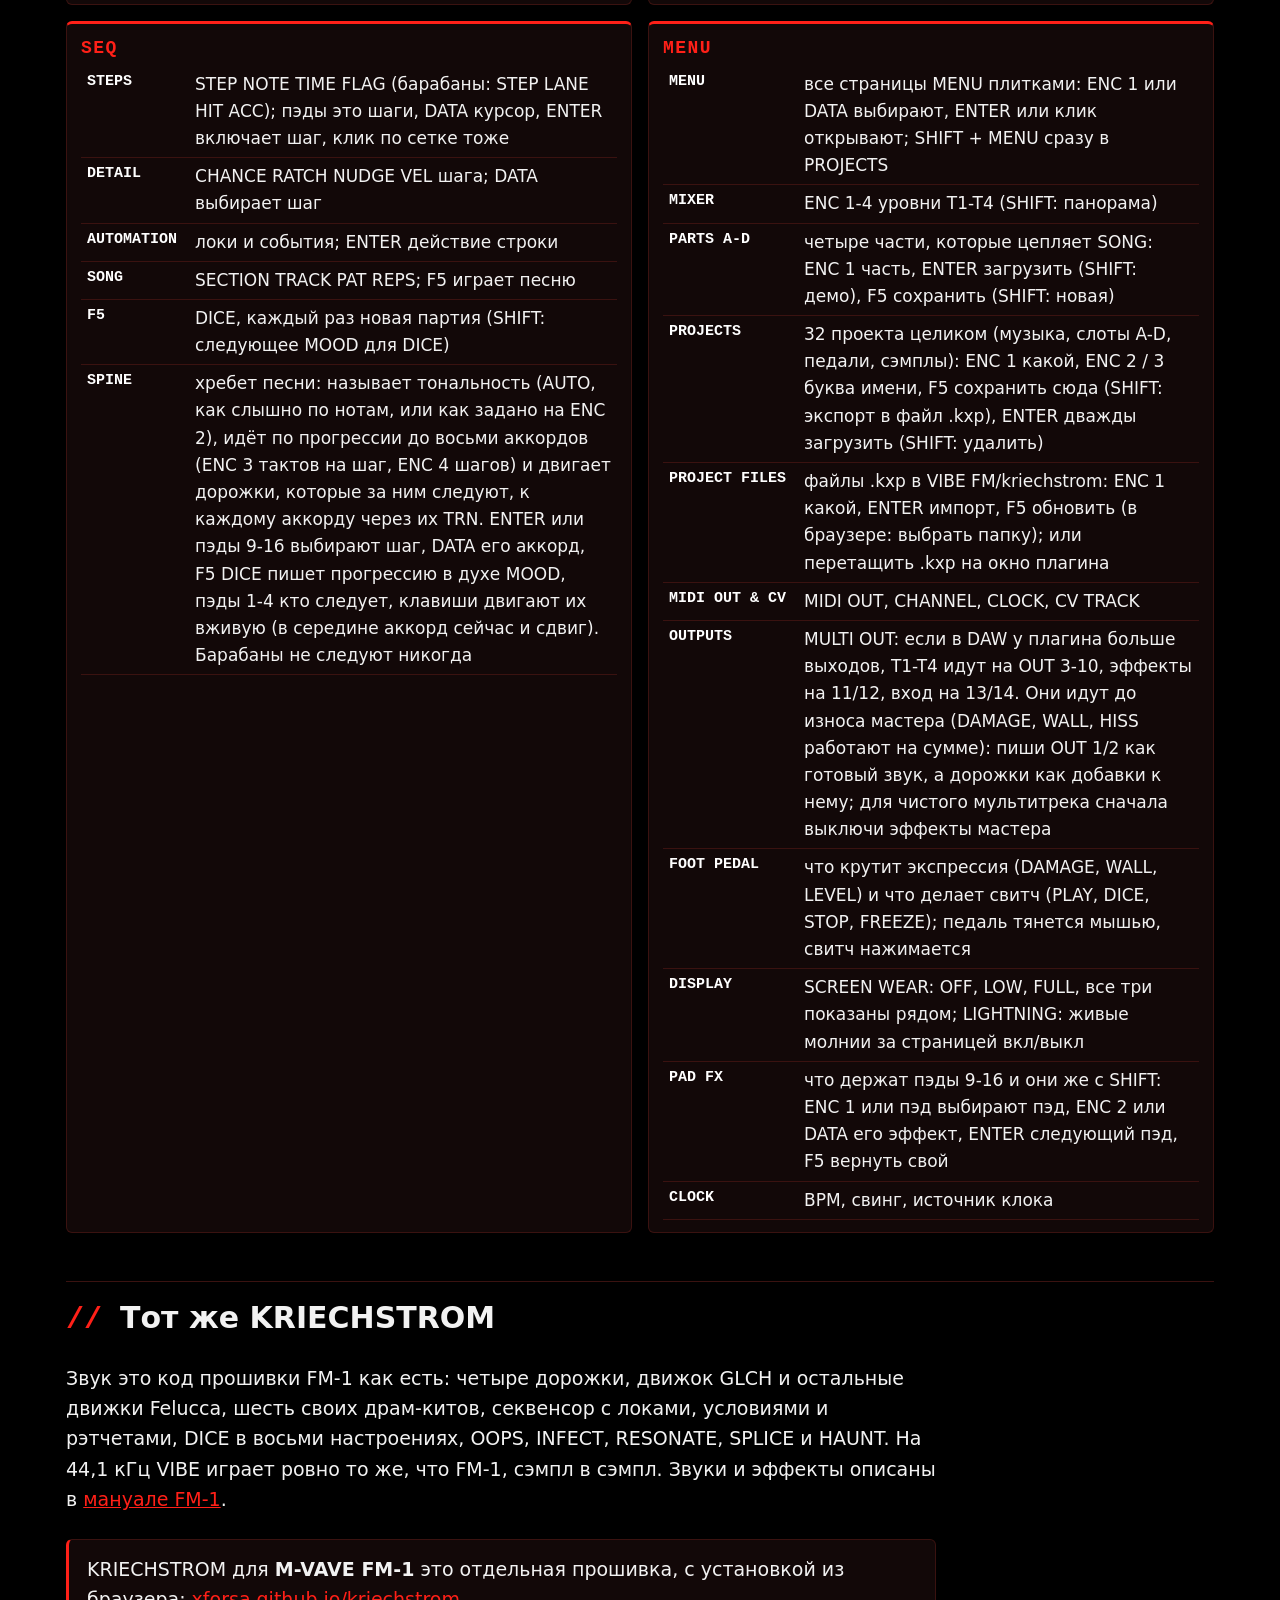
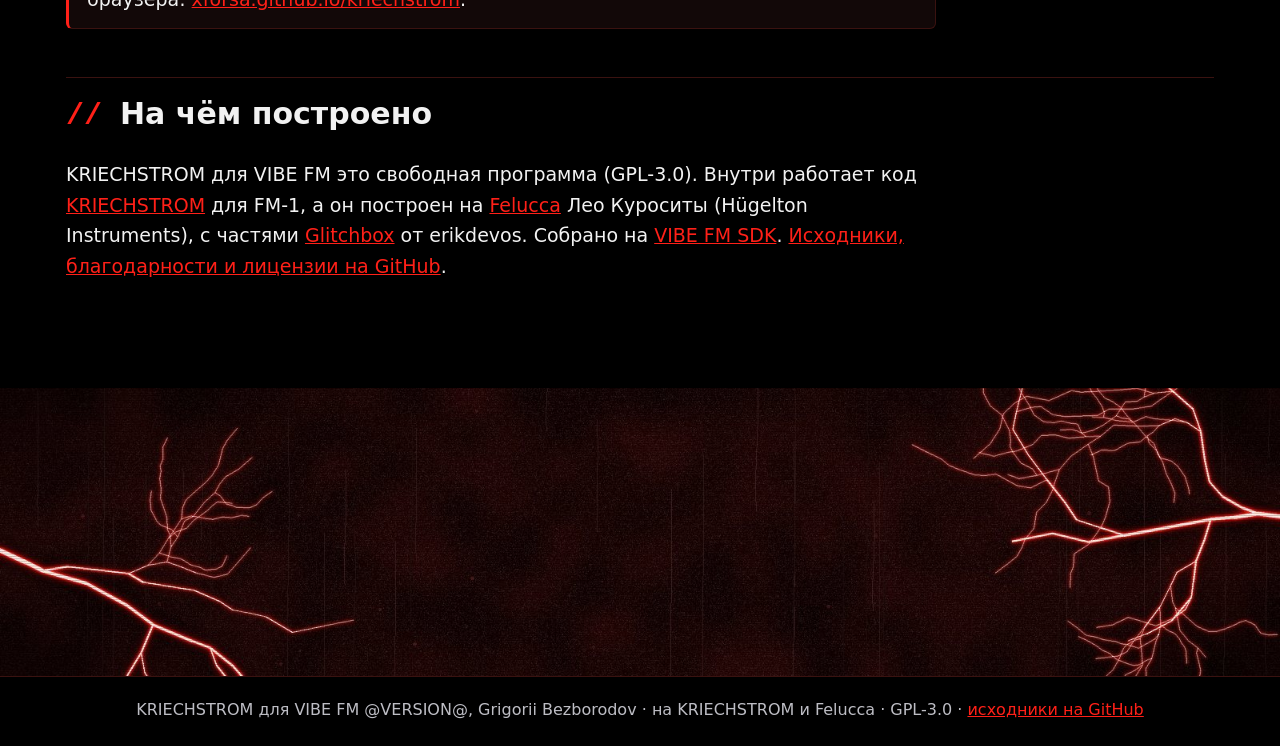
==== commit 285380e1: "0.5.21: SPINE plainer, the chord now big in the circle, the keys' move in red, the step playing fill" ====
--- a/site/ru.html
+++ b/site/ru.html
@@ -151,7 +151,7 @@
 <tr><td>AUTOMATION</td><td>локи и события; ENTER действие строки</td></tr>
 <tr><td>SONG</td><td>SECTION TRACK PAT REPS; F5 играет песню</td></tr>
 <tr><td>F5</td><td>DICE, каждый раз новая партия (SHIFT: следующее MOOD для DICE)</td></tr>
-<tr><td>SPINE</td><td>хребет песни: называет тональность (AUTO, как слышно по нотам, или как задано на ENC 2), идёт по прогрессии до восьми аккордов (ENC 3 тактов на шаг, ENC 4 шагов) и двигает дорожки, которые за ним следуют, к каждому аккорду через их TRN. DATA аккорд выбранного шага, ENTER следующий шаг, F5 DICE пишет прогрессию в духе MOOD, пэды 1-4 кто следует, клавиши двигают их вживую. Барабаны не следуют никогда</td></tr>
+<tr><td>SPINE</td><td>хребет песни: называет тональность (AUTO, как слышно по нотам, или как задано на ENC 2), идёт по прогрессии до восьми аккордов (ENC 3 тактов на шаг, ENC 4 шагов) и двигает дорожки, которые за ним следуют, к каждому аккорду через их TRN. ENTER или пэды 9-16 выбирают шаг, DATA его аккорд, F5 DICE пишет прогрессию в духе MOOD, пэды 1-4 кто следует, клавиши двигают их вживую (в середине аккорд сейчас и сдвиг). Барабаны не следуют никогда</td></tr>
 </table></section>
 
 <section><h3>MENU</h3><table>
